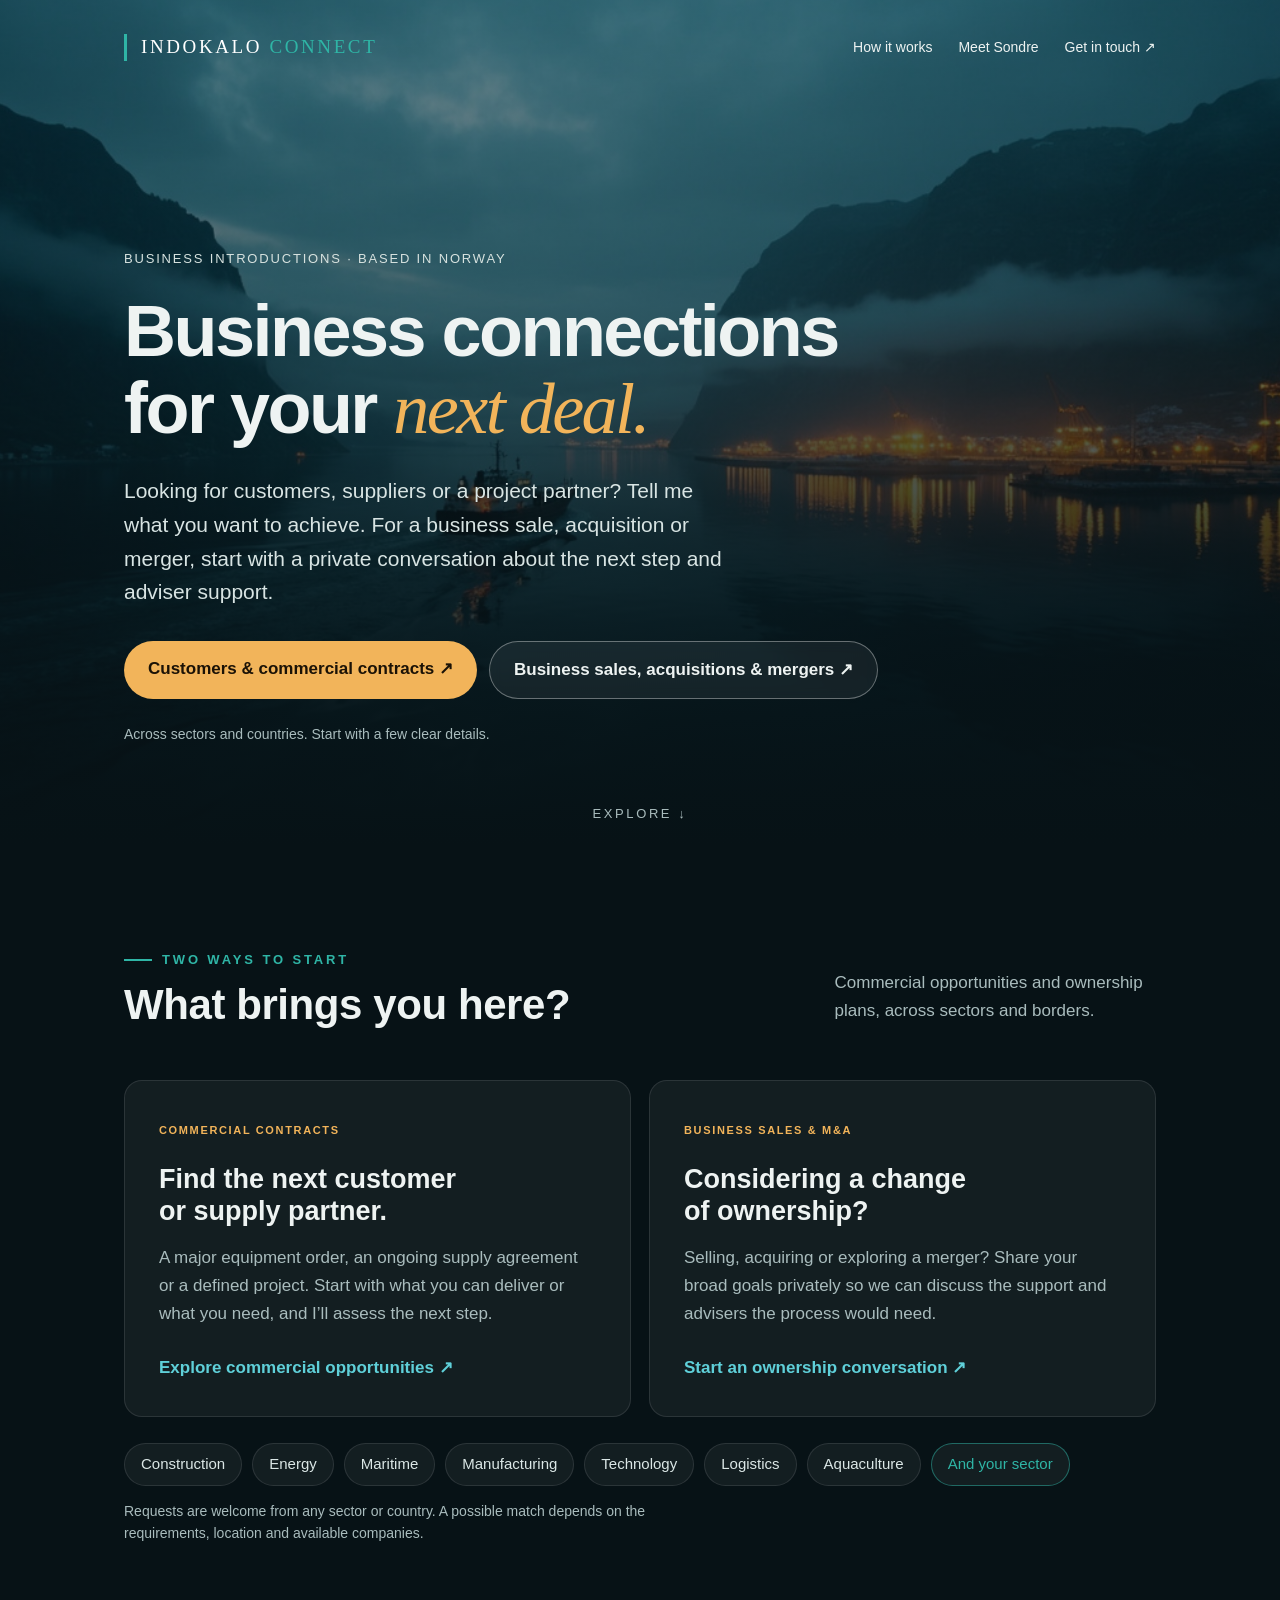
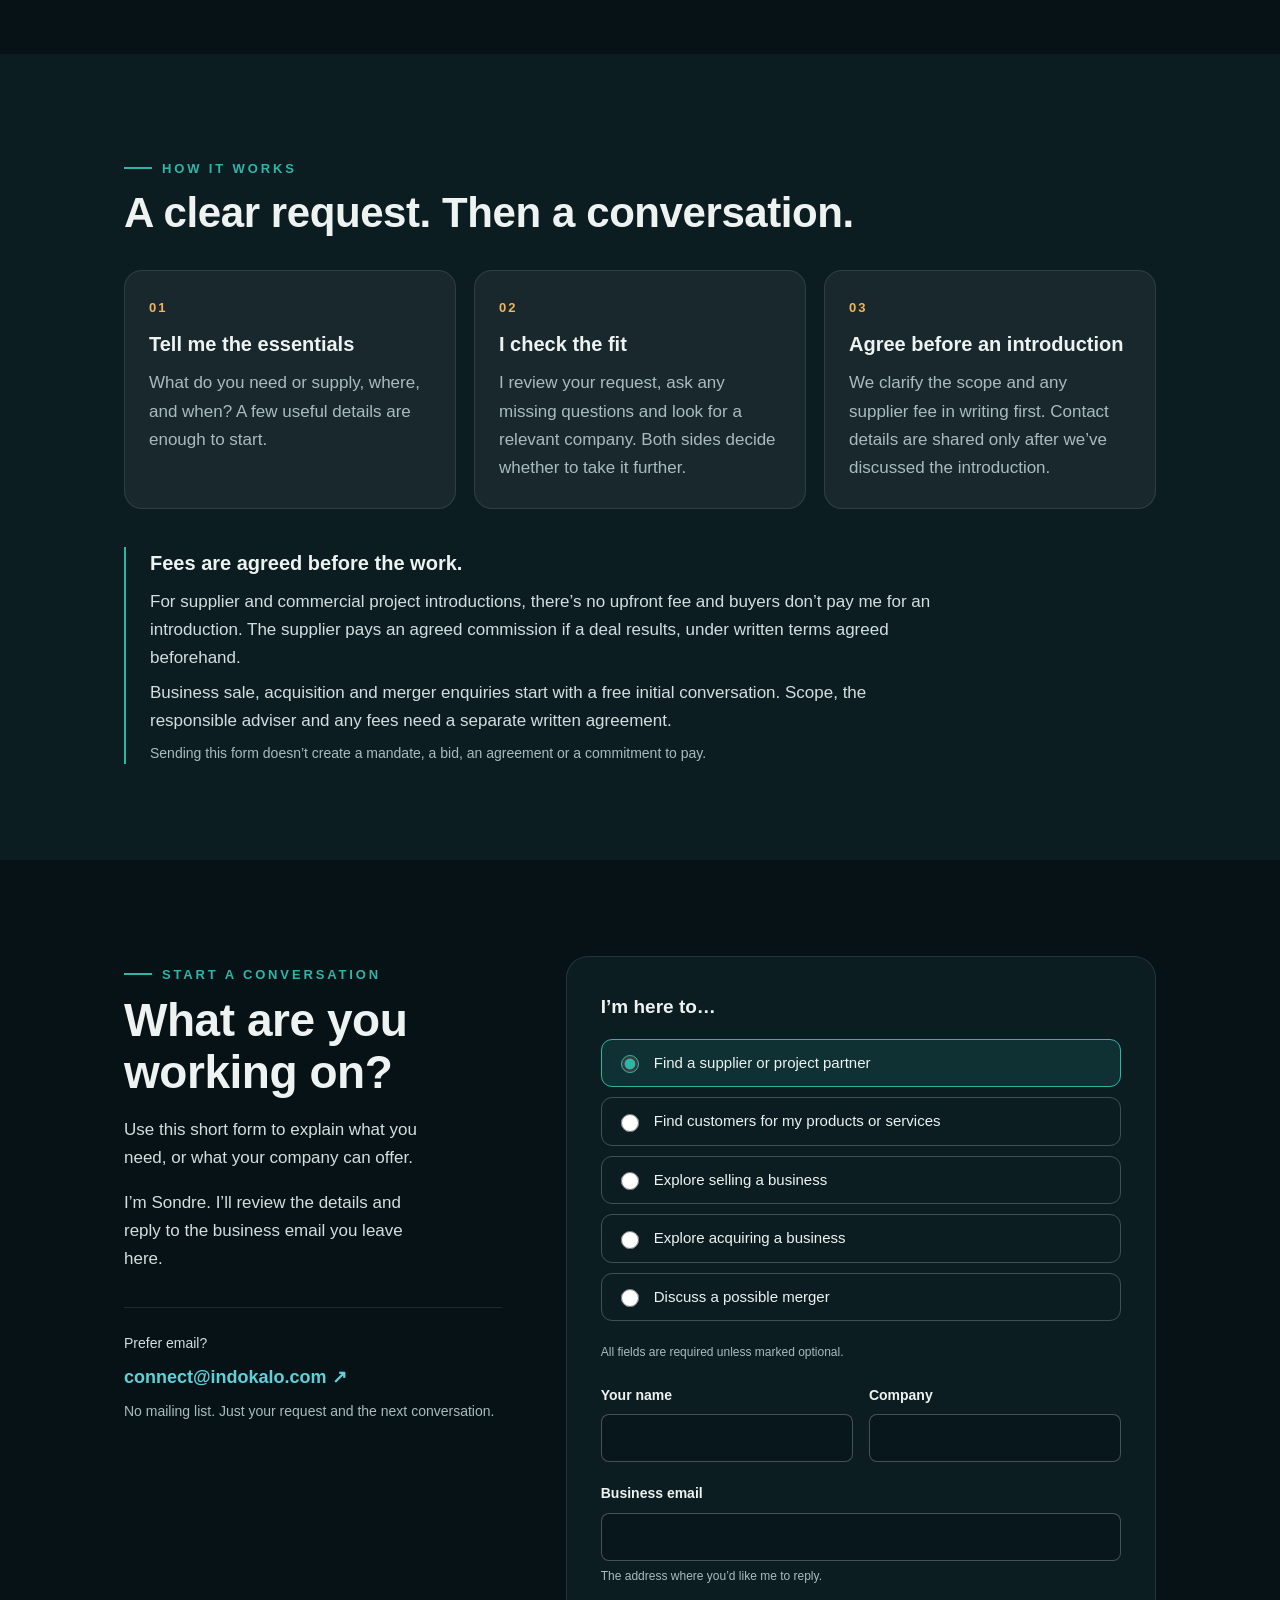
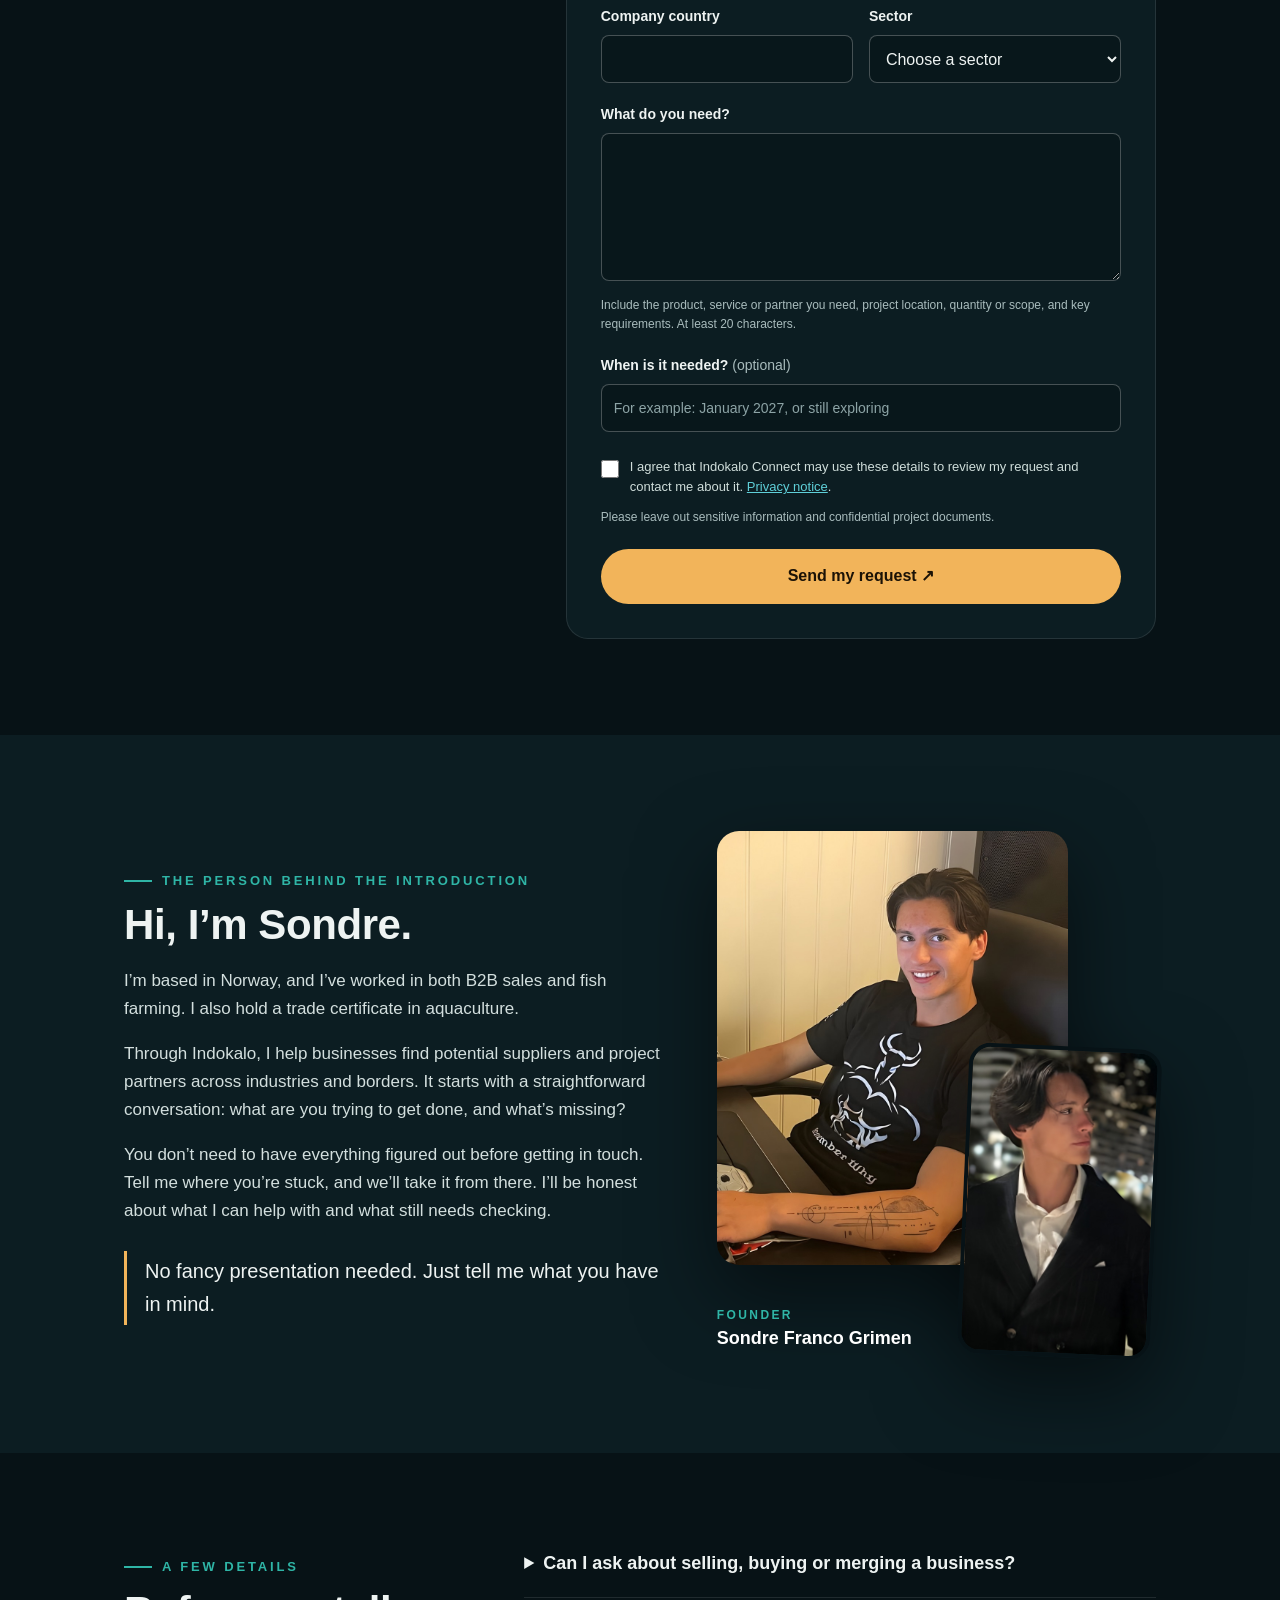
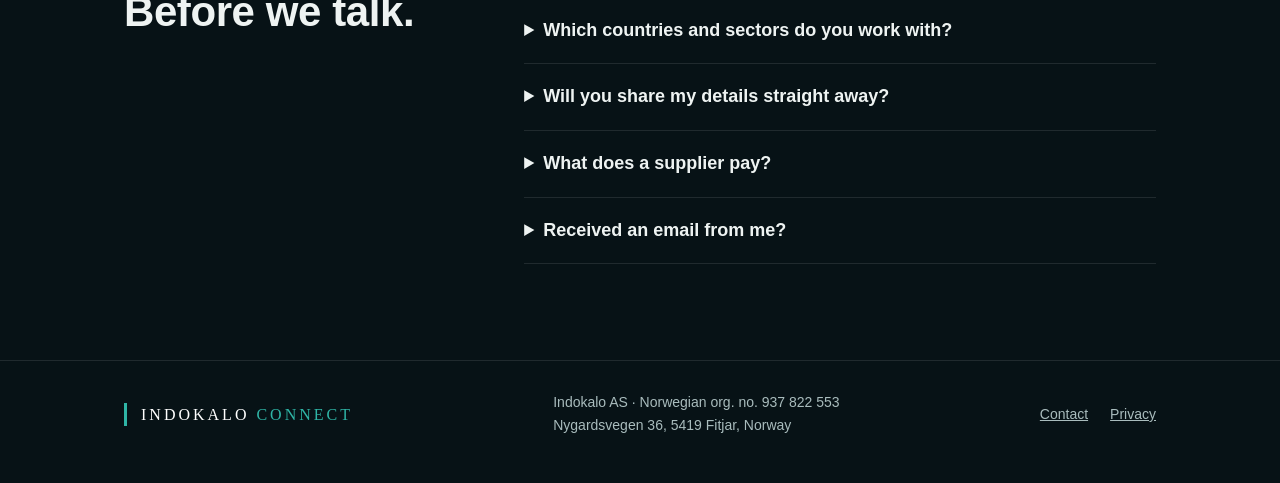
==== index.html @ c26648aa "Remove contract award FAQ from homepage" ====
<!doctype html>
<html lang="en">
<head>
<meta charset="utf-8">
<meta name="viewport" content="width=device-width, initial-scale=1">
<meta name="theme-color" content="#071216">
<title>Commercial contracts, suppliers &amp; business sale enquiries | Indokalo Connect</title>
<meta name="description" content="Explore customers, suppliers and partners for commercial contracts worldwide. Start an initial conversation about business sales, acquisitions or mergers and adviser support.">
<link rel="canonical" href="https://indokalo.com/">
<meta property="og:type" content="website">
<meta property="og:url" content="https://indokalo.com/">
<meta property="og:title" content="Commercial contracts &amp; business connections | Indokalo Connect">
<meta property="og:description" content="A specific request. A relevant company. An introduction when both sides are ready.">
<meta property="og:image" content="https://indokalo.com/hero.jpg">
<meta property="og:image:alt" content="A Norwegian harbour at blue hour">
<meta name="twitter:card" content="summary_large_image">
<link rel="preload" as="image" href="hero.jpg">
<link rel="stylesheet" href="styles.css">
<script src="contact.js?v=20261010-ownership" defer></script>
<script type="application/ld+json">{"@context":"https://schema.org","@type":"Organization","name":"Indokalo Connect","legalName":"Indokalo AS","url":"https://indokalo.com/","email":"connect@indokalo.com","identifier":"937822553","founder":{"@type":"Person","name":"Sondre Franco Grimen"},"address":{"@type":"PostalAddress","streetAddress":"Nygardsvegen 36","postalCode":"5419","addressLocality":"Fitjar","addressCountry":"NO"}}</script>
</head>
<body>
<a class="skip-link" href="#main">Skip to content</a>
<header class="hero">
  <div class="hero-bilete" aria-hidden="true"></div>
  <nav class="topnav innhald" aria-label="Main navigation">
    <a class="logo" href="/" aria-label="Indokalo Connect home">INDOKALO <span>CONNECT</span></a>
    <div class="nav-links"><a href="#how">How it works</a><a href="#connect">Meet Sondre</a><a href="#request">Get in touch ↗</a></div>
  </nav>
  <div class="innhald hero-copy">
    <p class="hero-eyebrow">Business introductions · Based in Norway</p>
    <h1>Business connections for your <em>next deal.</em></h1>
    <p class="ingress">Looking for customers, suppliers or a project partner? Tell me what you want to achieve. For a business sale, acquisition or merger, start with a private conversation about the next step and adviser support.</p>
    <div class="knappar"><a class="knapp full" href="commercial-contracts.html">Customers &amp; commercial contracts ↗</a><a class="knapp tom" href="business-sales.html">Business sales, acquisitions &amp; mergers ↗</a></div>
    <p class="hero-note">Across sectors and countries. Start with a few clear details.</p>
  </div>
  <a class="pil" href="#main">Explore ↓</a>
</header>
<main id="main">
<section class="intro-section" aria-labelledby="start-title"><div class="innhald">
  <div class="section-heading"><div><div class="merke">Two ways to start</div><h2 id="start-title">What brings you here?</h2></div><p class="svak">Commercial opportunities and ownership plans, across sectors and borders.</p></div>
  <div class="to route-cards">
    <article class="kort route-card"><span class="tal">COMMERCIAL CONTRACTS</span><h3>Find the next customer or supply partner.</h3><p>A major equipment order, an ongoing supply agreement or a defined project. Start with what you can deliver or what you need, and I’ll assess the next step.</p><a href="commercial-contracts.html">Explore commercial opportunities ↗</a></article>
    <article class="kort route-card"><span class="tal">BUSINESS SALES &amp; M&amp;A</span><h3>Considering a change of ownership?</h3><p>Selling, acquiring or exploring a merger? Share your broad goals privately so we can discuss the support and advisers the process would need.</p><a href="business-sales.html">Start an ownership conversation ↗</a></article>
  </div>
  <div class="bransjar" aria-label="Example sectors"><span>Construction</span><span>Energy</span><span>Maritime</span><span>Manufacturing</span><span>Technology</span><span>Logistics</span><span>Aquaculture</span><span>And your sector</span></div>
  <p class="small svak sector-note">Requests are welcome from any sector or country. A possible match depends on the requirements, location and available companies.</p>
</div></section>
<section id="how" class="djup" aria-labelledby="how-title"><div class="innhald">
  <div class="merke">How it works</div><h2 id="how-title">A clear request. Then a conversation.</h2>
  <div class="steg">
    <article class="kort"><div class="tal">01</div><h3>Tell me the essentials</h3><p>What do you need or supply, where, and when? A few useful details are enough to start.</p></article>
    <article class="kort"><div class="tal">02</div><h3>I check the fit</h3><p>I review your request, ask any missing questions and look for a relevant company. Both sides decide whether to take it further.</p></article>
    <article class="kort"><div class="tal">03</div><h3>Agree before an introduction</h3><p>We clarify the scope and any supplier fee in writing first. Contact details are shared only after we’ve discussed the introduction.</p></article>
  </div>
  <div class="fee-note"><h3>Fees are agreed before the work.</h3><p>For supplier and commercial project introductions, there’s no upfront fee and buyers don’t pay me for an introduction. The supplier pays an agreed commission if a deal results, under written terms agreed beforehand.</p><p>Business sale, acquisition and merger enquiries start with a free initial conversation. Scope, the responsible adviser and any fees need a separate written agreement.</p><p class="small svak">Sending this form doesn’t create a mandate, a bid, an agreement or a commitment to pay.</p></div>
</div></section>
<section id="request" class="request-section" aria-labelledby="request-title"><div class="innhald request-layout">
  <div class="request-intro"><div class="merke">Start a conversation</div><h2 id="request-title">What are you working on?</h2><p>Use this short form to explain what you need, or what your company can offer.</p><p>I’m Sondre. I’ll review the details and reply to the business email you leave here.</p><div class="request-aside"><p class="small">Prefer email?</p><a href="mailto:connect@indokalo.com">connect@indokalo.com ↗</a><p class="small svak">No mailing list. Just your request and the next conversation.</p></div></div>
  <div class="form-panel">
    <noscript><p class="notice">The form needs JavaScript to send securely. Please email your request to <a href="mailto:connect@indokalo.com">connect@indokalo.com</a> instead.</p></noscript>
    <form id="contact-form" novalidate>
      <div id="form-fields">
        <fieldset class="intent-group"><legend>I’m here to…</legend><div class="intent-options"><label class="intent-option"><input type="radio" name="type" value="buyer" checked><span>Find a supplier or project partner</span></label><label class="intent-option"><input type="radio" name="type" value="supplier"><span>Find customers for my products or services</span></label><label class="intent-option"><input type="radio" name="type" value="business_seller"><span>Explore selling a business</span></label><label class="intent-option"><input type="radio" name="type" value="business_buyer"><span>Explore acquiring a business</span></label><label class="intent-option"><input type="radio" name="type" value="merger"><span>Discuss a possible merger</span></label></div></fieldset>
        <p class="notice" id="ownership-note" hidden>This starts a private, initial conversation about your goals and suitable adviser support. Please keep it general. We do not accept bids, share-trading instructions or transaction documents through this form.</p>
        <p class="form-required small">All fields are required unless marked optional.</p>
        <div class="field-grid">
          <div class="field"><label for="name">Your name</label><input id="name" name="name" type="text" autocomplete="name" minlength="2" maxlength="100" required></div>
          <div class="field"><label for="company" id="company-label">Company</label><input id="company" name="company" type="text" autocomplete="organization" minlength="2" maxlength="160" required aria-describedby="company-hint"><p class="field-hint" id="company-hint" hidden>Use your own organisation, or write “Private owner”. You can keep the business being considered for sale unnamed.</p></div>
          <div class="field full-width"><label for="email">Business email</label><input id="email" name="email" type="email" autocomplete="email" inputmode="email" maxlength="254" required><p class="field-hint">The address where you’d like me to reply.</p></div>
          <div class="field"><label for="country">Company country</label><input id="country" name="country" type="text" autocomplete="country-name" minlength="2" maxlength="100" required></div>
          <div class="field"><label for="sector">Sector</label><select id="sector" name="sector" required><option value="">Choose a sector</option><option value="construction">Construction &amp; infrastructure</option><option value="energy">Energy, oil &amp; gas</option><option value="maritime">Maritime &amp; vessels</option><option value="aquaculture">Aquaculture &amp; food</option><option value="manufacturing">Manufacturing &amp; equipment</option><option value="transport">Transport &amp; logistics</option><option value="technology">IT &amp; technology</option><option value="facilities">Facilities &amp; business services</option><option value="healthcare">Healthcare &amp; life sciences</option><option value="other">Other</option></select></div>
          <div class="field full-width"><label for="requirements" id="requirements-label">What do you need?</label><textarea id="requirements" name="requirements" rows="5" minlength="20" maxlength="4000" required aria-describedby="requirements-hint"></textarea><p class="field-hint" id="requirements-hint">Include the product, service or partner you need, the project location and any key requirements. Budget or quantity is useful if known. At least 20 characters.</p></div>
          <div class="field full-width"><label for="timing" id="timing-label">When is it needed? <span class="optional">(optional)</span></label><input id="timing" name="timing" type="text" maxlength="200" placeholder="For example: January 2027, or still exploring"></div>
        </div>
        <div class="honey" aria-hidden="true"><label for="website">Leave this field empty</label><input id="website" name="website" type="text" tabindex="-1" autocomplete="off"></div>
        <label class="consent"><input id="consent" name="consent" type="checkbox" required><span>I agree that Indokalo Connect may use these details to review my request and contact me about it. <a href="privacy.html">Privacy notice</a>.</span></label>
        <p class="small svak form-privacy">Please leave out sensitive information and confidential project documents.</p>
        <button class="knapp full submit-button" id="submit-button" type="submit" disabled>Send my request ↗</button>
      </div>
      <div id="form-status" class="form-status" role="status" aria-live="polite" aria-atomic="true" tabindex="-1"></div>
      <div id="form-fallback" class="fallback" hidden><a id="fallback-link" href="mailto:connect@indokalo.com">Open this request in your email app ↗</a><p class="small svak">This opens a draft. You’ll need to send it from your email app. You can also write directly to <a href="mailto:connect@indokalo.com">connect@indokalo.com</a>.</p></div>
      <button id="another-request" class="text-button" type="button" hidden>Send another request</button>
    </form>
  </div>
</div></section>
<section id="connect" class="djup" aria-labelledby="hello-title"><div class="innhald velkomen">
  <div><div class="merke">The person behind the introduction</div><h2 id="hello-title">Hi, I’m Sondre.</h2><p>I’m based in Norway, and I’ve worked in both B2B sales and fish farming. I also hold a trade certificate in aquaculture.</p><p>Through Indokalo, I help businesses find potential suppliers and project partners across industries and borders. It starts with a straightforward conversation: what are you trying to get done, and what’s missing?</p><p>You don’t need to have everything figured out before getting in touch. Tell me where you’re stuck, and we’ll take it from there. I’ll be honest about what I can help with and what still needs checking.</p><p class="sitat">No fancy presentation needed. Just tell me what you have in mind.</p></div>
  <div class="collage"><figure class="foto stor"><img src="sondre-pult.jpg" alt="Sondre Franco Grimen smiling at his desk" width="960" height="1186" loading="lazy"></figure><figure class="foto liten"><img src="sondre-franco-grimen-3.jpg" alt="Sondre Franco Grimen in a dark pinstripe suit" width="768" height="1236" loading="lazy"></figure><div class="namneskilt"><span class="tittel">Founder</span>Sondre Franco Grimen</div></div>
</div></section>
<section class="faq-section" aria-labelledby="questions-title"><div class="innhald faq-layout"><div><div class="merke">A few details</div><h2 id="questions-title">Before we talk.</h2></div><div class="questions">
  <details><summary>Can I ask about selling, buying or merging a business?</summary><p>Yes. Start with a general outline of your role, sector, countries and objective. I’ll assess whether a suitable adviser introduction is possible. Authority to act, confidentiality, the adviser’s role and fees must be settled before approaching a counterpart. <a href="business-sales.html">Read how the first conversation works.</a></p></details>
  <details><summary>Which countries and sectors do you work with?</summary><p>You can send a request from any country and sector. I review the specific need and whether a practical, suitable introduction is possible. I don’t claim an established supplier network in every market.</p></details>
  <details><summary>Will you share my details straight away?</summary><p>No. I’ll discuss the request with you before sharing your contact or company details with a potential counterpart. Both sides need to be interested in the introduction.</p></details>
  <details><summary>What does a supplier pay?</summary><p>Any introduction fee and the conditions for payment are agreed in writing before an introduction. There is no upfront fee or fee simply for submitting this form.</p></details>
  <details><summary>Received an email from me?</summary><p>You can reply directly with what you need, or use the form above. If you don’t want further outreach, reply STOP to the email or write to <a href="mailto:connect@indokalo.com?subject=STOP">connect@indokalo.com</a>.</p></details>
</div></div></section>
</main>
<footer><div class="innhald"><a class="logo liten" href="/" aria-label="Indokalo Connect home">INDOKALO <span>CONNECT</span></a><div>Indokalo AS · Norwegian org. no. 937 822 553<br>Nygardsvegen 36, 5419 Fitjar, Norway</div><div class="footer-links"><a href="mailto:connect@indokalo.com">Contact</a><a href="privacy.html">Privacy</a></div></div></footer>
<script>if (window.location.hash === "#hello") window.location.replace("#connect");</script>
</body>
</html>
---- styles.css ----
:root {
    --natt: #071216; --djup: #0c1d22; --kort: rgba(255,255,255,.05); --kant: rgba(255,255,255,.10);
    --tekst: #eef3f2; --svak: #a9bcbd; --gull: #f2b45a; --sjo: #5fd0d9; --teal: #2fb5a6;
  }
  * { box-sizing: border-box; }
  html { scroll-behavior: smooth; }
  body { margin: 0; background: var(--natt); color: var(--tekst);
         font: 17px/1.65 -apple-system, BlinkMacSystemFont, "Segoe UI", Roboto, Helvetica, Arial, sans-serif; -webkit-font-smoothing: antialiased; }
  a { color: var(--sjo); }

  /* the hero: the harbour at blue hour, slowly drifting */
  .hero { position: relative; min-height: 100svh; display: flex; align-items: flex-end; overflow: hidden; isolation: isolate; }
  .hero-bilete { position: absolute; inset: -4%; background: url(hero.jpg) center/cover no-repeat; z-index: -2;
                 animation: drift 38s ease-in-out infinite alternate; }
  .hero::after { content: ""; position: absolute; inset: 0; z-index: -1;
                 background: linear-gradient(180deg, rgba(7,18,22,.15) 0%, rgba(7,18,22,.35) 45%, rgba(7,18,22,.92) 88%, var(--natt) 100%); }
  @keyframes drift { from { transform: scale(1.02) translate3d(0,0,0); } to { transform: scale(1.12) translate3d(-2%,-1.5%,0); } }
  .lys { position: absolute; inset: 0; z-index: -1; pointer-events: none; opacity: .55; }
  .lys circle { fill: var(--gull); animation: blink 6s ease-in-out infinite; }
  .lys line { stroke: rgba(242,180,90,.35); stroke-width: 1; stroke-dasharray: 4 6; animation: flyt 9s linear infinite; }
  @keyframes blink { 0%,100% { opacity: .25; } 50% { opacity: 1; } }
  @keyframes flyt { to { stroke-dashoffset: -100; } }

  .innhald { width: 100%; max-width: 1080px; margin: 0 auto; padding: 0 24px; }
  .hero .innhald { padding-bottom: 12vh; }
  .logo { display: inline-block; border-left: 3px solid var(--teal); padding: 2px 0 2px 14px; font-family: Georgia, 'Times New Roman', serif;
          font-size: 24px; letter-spacing: 4px; color: #fff; line-height: 1.2; }
  .logo span { color: var(--teal); }
  .logo.liten { font-size: 16px; letter-spacing: 3px; }
  .merke { display: inline-flex; align-items: center; gap: 10px; font-weight: 700; letter-spacing: .22em; text-transform: uppercase;
           font-size: 13px; color: var(--teal); }
  .merke::before { content: ""; width: 28px; height: 2px; background: var(--teal); }
  h1 { font-size: clamp(38px, 7vw, 76px); line-height: 1.02; margin: 18px 0 18px; letter-spacing: -.02em; max-width: 12ch; }
  .ingress { font-size: clamp(18px, 2.2vw, 22px); color: #d8e4e3; max-width: 36ch; margin: 0 0 32px; }
  .knappar { display: flex; flex-wrap: wrap; gap: 12px; }
  .knapp { display: inline-block; padding: 14px 24px; border-radius: 999px; font-weight: 650; text-decoration: none; transition: transform .2s, background .2s; }
  .knapp:hover { transform: translateY(-2px); }
  .knapp.full { background: var(--gull); color: #1b1206; }
  .knapp.tom { border: 1px solid rgba(255,255,255,.35); color: var(--tekst); backdrop-filter: blur(6px); background: rgba(255,255,255,.06); }
  .pil { position: absolute; left: 50%; bottom: 22px; transform: translateX(-50%); color: var(--svak); font-size: 13px; letter-spacing: .2em;
         text-transform: uppercase; animation: dupp 2.4s ease-in-out infinite; text-decoration: none; }
  @keyframes dupp { 50% { transform: translate(-50%, 6px); } }

  section { padding: 96px 0; }
  .velkomen { display: grid; grid-template-columns: 1.1fr .9fr; gap: 56px; align-items: center; }
  h2 { font-size: clamp(28px, 4vw, 42px); line-height: 1.12; margin: 10px 0 18px; letter-spacing: -.01em; }
  p { color: #d3dfde; }
  .svak { color: var(--svak); }
  .sitat { border-left: 3px solid var(--gull); padding: 4px 0 4px 18px; font-size: 20px; color: var(--tekst); margin: 26px 0 0; }
  .bilete-kort { position: relative; border-radius: 22px; overflow: hidden; aspect-ratio: 4/5; box-shadow: 0 30px 80px rgba(0,0,0,.5); }
  .bilete-kort img { width: 100%; height: 100%; object-fit: cover; transform: scale(1.06); transition: transform 1.6s ease; }
  .bilete-kort:hover img { transform: scale(1.12); }
  .bilete-kort.portrett { aspect-ratio: 768/1236; max-width: 420px; justify-self: center; width: 100%; }
  .bilete-kort.portrett img { object-position: center top; transform: none; }
  .bilete-kort.portrett:hover img { transform: none; }
  .bilete-kort figcaption .tittel { display: block; font-size: 12px; letter-spacing: .2em; text-transform: uppercase; color: var(--teal); margin-bottom: 2px; }
  .bilete-kort figcaption { position: absolute; left: 0; right: 0; bottom: 0; padding: 22px 22px 18px; font-size: 18px; font-weight: 600; color: #fff;
                            background: linear-gradient(transparent, rgba(0,0,0,.65)); }

  /* two sides of the founder: at the desk, and in a suit */
  .collage { position: relative; width: 100%; max-width: 470px; justify-self: center; padding-bottom: 92px; }
  .foto { margin: 0; position: relative; overflow: hidden; border-radius: 22px; box-shadow: 0 30px 80px rgba(0,0,0,.5); }
  .foto img { width: 100%; height: 100%; object-fit: cover; display: block; transition: transform 1.4s ease; }
  .foto:hover img { transform: scale(1.04); }
  .foto.stor { width: 80%; aspect-ratio: 960/1186; }
  .foto.liten { position: absolute; right: 0; bottom: 0; width: 44%; aspect-ratio: 768/1236; border: 4px solid var(--natt);
                transform: rotate(2.5deg); transition: transform .5s ease; }
  .foto.liten:hover { transform: rotate(0deg) translateY(-4px); }
  .merkelapp { position: absolute; left: 12px; top: 12px; padding: 5px 11px; border-radius: 999px; font-size: 12px; font-weight: 600;
               letter-spacing: .04em; color: #fff; background: rgba(7,18,22,.62); backdrop-filter: blur(6px); }
  .merkelapp { white-space: nowrap; }
  .foto.liten .merkelapp { top: auto; bottom: 10px; left: 10px; font-size: 11px; padding: 4px 9px; }
  .namneskilt { position: absolute; left: 0; bottom: 6px; font-size: 18px; font-weight: 600; color: #fff; max-width: 52%; line-height: 1.3; }
  .namneskilt .tittel { display: block; font-size: 12px; letter-spacing: .2em; text-transform: uppercase; color: var(--teal); margin-bottom: 4px; }
  .steg { display: grid; grid-template-columns: repeat(3, 1fr); gap: 18px; margin-top: 34px; }
  .kort { background: var(--kort); border: 1px solid var(--kant); border-radius: 18px; padding: 26px 24px; transition: transform .3s, border-color .3s; }
  .kort:hover { transform: translateY(-4px); border-color: rgba(242,180,90,.45); }
  .tal { font-size: 13px; font-weight: 700; color: var(--gull); letter-spacing: .15em; }
  .kort h3 { margin: 10px 0 8px; font-size: 20px; }
  .kort p { margin: 0; color: var(--svak); }

  .bransjar { display: flex; flex-wrap: wrap; gap: 10px; margin-top: 26px; }
  .bransjar span { padding: 8px 16px; border-radius: 999px; border: 1px solid var(--kant); background: var(--kort); color: #dbe7e6; font-size: 15px; }
  .bransjar span:last-child { border-color: rgba(47,181,166,.5); color: var(--teal); }
  .to { display: grid; grid-template-columns: 1fr 1fr; gap: 18px; margin-top: 34px; }
  .djup { background: var(--djup); }
  .tillit { display: grid; grid-template-columns: auto 1fr; gap: 22px; align-items: start; max-width: 760px; }
  .ikon { width: 52px; height: 52px; border-radius: 14px; display: grid; place-items: center; background: rgba(95,208,217,.12); color: var(--sjo); }

  .kontakt { text-align: center; padding: 120px 0 130px; background:
             linear-gradient(180deg, rgba(7,18,22,.92), rgba(7,18,22,.55) 45%, rgba(7,18,22,.92)), url(industri.jpg) center/cover no-repeat; }
  .kontakt h2 { max-width: 18ch; margin-left: auto; margin-right: auto; }
  .kontakt .knapp { margin-top: 14px; }

  .norsk { max-width: 760px; }
  footer { border-top: 1px solid var(--kant); padding: 30px 0 46px; font-size: 14px; color: var(--svak); }
  footer .innhald { display: flex; flex-wrap: wrap; justify-content: space-between; align-items: center; gap: 14px; }

  /* things appear as you scroll */
  .kjem { opacity: 0; transform: translateY(26px); transition: opacity .9s ease, transform .9s ease; }
  .kjem.synleg { opacity: 1; transform: none; }

  @media (max-width: 820px) {
    .velkomen, .to { grid-template-columns: 1fr; }
    .steg { grid-template-columns: 1fr; }
    .bilete-kort { aspect-ratio: 16/11; }
    section { padding: 72px 0; }
  }
  @media (max-width: 440px) { .logo { font-size: 19px; letter-spacing: 3px; white-space: nowrap; } }
  @media (prefers-reduced-motion: reduce) {
    .hero-bilete, .lys circle, .lys line, .pil { animation: none; }
    .kjem { opacity: 1; transform: none; transition: none; }
    html { scroll-behavior: auto; }
  }

/* The public enquiry pages share the existing Indokalo palette and photography. */
[hidden] { display: none !important; }
:target { scroll-margin-top: 28px; }
a, button, input, select, textarea, summary { -webkit-tap-highlight-color: rgba(95,208,217,.2); }
a:focus-visible, button:focus-visible, summary:focus-visible { outline: 3px solid var(--sjo); outline-offset: 5px; }
.skip-link { position: fixed; z-index: 20; top: 12px; left: 16px; padding: 10px 18px; color: var(--natt); background: var(--gull); transform: translateY(-180%); }
.skip-link:focus { transform: none; }
.logo { text-decoration: none; }
.hero { min-height: 850px; min-height: max(820px, 94svh); }
.hero::after { background: linear-gradient(180deg, rgba(7,18,22,.48), rgba(7,18,22,.56) 36%, rgba(7,18,22,.9) 82%, var(--natt)); }
.topnav { position: absolute; top: 0; left: 50%; transform: translateX(-50%); padding-top: 34px; padding-bottom: 24px; display: flex; align-items: center; justify-content: space-between; gap: 30px; }
.topnav .logo { font-size: 19px; letter-spacing: 2.6px; white-space: nowrap; }
.nav-links { display: flex; align-items: center; gap: 26px; font-size: 14px; }
.nav-links a { color: var(--tekst); text-decoration: none; }
.nav-links a:hover { color: var(--gull); }
.hero .hero-copy { padding-top: 180px; padding-bottom: 100px; }
.hero-eyebrow { margin: 0 0 24px; font-size: 13px; letter-spacing: .14em; text-transform: uppercase; color: #d7e2df; }
h1 { max-width: 18ch; font-size: clamp(44px, 6.3vw, 72px); line-height: 1.07; letter-spacing: -.035em; margin: 0 0 26px; }
h1 em { font-family: Georgia, 'Times New Roman', serif; font-weight: 400; color: var(--gull); }
.ingress { max-width: 53ch; font-size: clamp(18px, 1.9vw, 21px); line-height: 1.6; }
.hero-note { margin: 24px 0 0; font-size: 14px; color: var(--svak); }
.knapp { min-height: 50px; text-align: center; }
.small { font-size: 14px; line-height: 1.6; }
.section-heading { display: flex; align-items: flex-end; justify-content: space-between; gap: 40px; }
.section-heading > p { max-width: 34ch; margin-bottom: 21px; }
.route-card { padding: 34px; }
.route-card h3 { font-size: 27px; line-height: 1.2; max-width: 20ch; margin: 20px 0 16px; }
.route-card p { max-width: 46ch; }
.route-card a { display: inline-block; font-weight: 650; margin-top: 26px; text-decoration: none; }
.route-card a:hover { text-decoration: underline; }
.route-card .tal { font-size: 11px; }
.sector-note { max-width: 77ch; }
.steg .kort:hover { transform: none; }
.fee-note { border-left: 2px solid var(--teal); margin-top: 38px; padding-left: 24px; max-width: 820px; }
.fee-note h3 { margin-bottom: 8px; font-size: 20px; }
.fee-note p { margin-top: 7px; margin-bottom: 0; }
.request-layout { display: grid; grid-template-columns: .8fr 1.25fr; gap: 64px; align-items: start; }
.request-intro { position: sticky; top: 34px; }
.request-intro h2 { max-width: 12ch; font-size: clamp(36px, 4.2vw, 46px); }
.request-intro > p { max-width: 32ch; }
.request-aside { border-top: 1px solid var(--kant); margin-top: 34px; padding-top: 16px; }
.request-aside p { margin: 8px 0; }
.request-aside > a { font-size: 18px; font-weight: 600; text-decoration: none; overflow-wrap: anywhere; }
.form-panel { background: var(--djup); border: 1px solid var(--kant); border-radius: 22px; padding: 34px; }
.intent-group { margin: 0; padding: 0; border: 0; min-width: 0; }
.intent-group legend { font-weight: 650; font-size: 19px; padding: 0; margin-bottom: 16px; }
.intent-options { display: grid; gap: 10px; }
.intent-option { display: flex; align-items: center; gap: 12px; border: 1px solid rgba(255,255,255,.22); border-radius: 11px; padding: 12px 14px; cursor: pointer; font-size: 15px; line-height: 1.5; }
.intent-option:has(input:checked) { background: rgba(47,181,166,.13); border-color: var(--teal); }
.intent-option input, .consent input { flex-shrink: 0; accent-color: var(--teal); width: 18px; height: 18px; }
.form-required { color: var(--svak); margin: 22px 0; font-size: 12px; }
.field-grid { display: grid; grid-template-columns: 1fr 1fr; gap: 20px 16px; }
.field { min-width: 0; }
.field.full-width { grid-column: 1 / -1; }
.field > label { display: block; font-size: 14px; font-weight: 650; margin-bottom: 7px; }
.field input, .field select, .field textarea { width: 100%; min-height: 48px; border: 1px solid rgba(255,255,255,.25); border-radius: 8px; background: #08171b; color: var(--tekst); font: inherit; font-size: 16px; padding: 11px 12px; line-height: 1.5; }
.field select { appearance: auto; color-scheme: dark; padding-right: 4px; }
.field textarea { min-height: 148px; resize: vertical; }
.field input:focus, .field select:focus, .field textarea:focus { outline: 2px solid var(--sjo); outline-offset: 2px; border-color: var(--sjo); }
.field input::placeholder { color: #8da4a6; font-size: 14px; opacity: 1; }
.field-hint { color: var(--svak); font-size: 12px; line-height: 1.55; margin: 6px 0 0; }
.optional { font-weight: 400; color: var(--svak); }
.honey { position: absolute; width: 1px; height: 1px; left: -10000px; overflow: hidden; }
.consent { display: flex; align-items: flex-start; gap: 11px; font-size: 13px; color: #cfddda; margin-top: 25px; line-height: 1.6; cursor: pointer; }
.consent input { margin: 3px 0 0; }
.form-privacy { font-size: 12px; margin: 10px 0 22px; }
button { font: inherit; }
.submit-button { width: 100%; border: 0; font-size: 16px; cursor: pointer; }
.submit-button:disabled { opacity: .55; cursor: wait; transform: none; }
.form-status:not(:empty) { border-radius: 10px; padding: 18px; margin-top: 18px; font-size: 15px; line-height: 1.6; white-space: pre-line; }
.form-status[data-state="error"] { border: 1px solid #cba76d; background: rgba(242,180,90,.08); color: #f5dfba; }
.form-status[data-state="success"] { border: 1px solid var(--teal); background: rgba(47,181,166,.09); color: #d0f5e8; margin-top: 0; font-size: 17px; }
.form-status[data-state="pending"] { padding: 10px 0 0; color: var(--svak); }
.fallback { margin-top: 18px; font-size: 14px; }
.fallback a { overflow-wrap: anywhere; }
.text-button { color: var(--sjo); border: 0; background: none; padding: 0; margin-top: 20px; cursor: pointer; text-decoration: underline; font-size: 15px; }
.faq-layout { display: grid; grid-template-columns: .7fr 1.3fr; gap: 60px; }
.questions details { border-bottom: 1px solid var(--kant); padding: 18px 0; }
.questions details:first-child { padding-top: 0; }
.questions summary { cursor: pointer; font-size: 18px; font-weight: 550; padding-right: 10px; }
.questions p { color: var(--svak); font-size: 16px; margin: 16px 0 2px; }
.footer-links { display: flex; gap: 22px; }
.footer-links a { color: var(--svak); }
.notice { padding: 18px; border: 1px solid var(--gull); border-radius: 10px; }
.privacy-header { padding: 30px 0; border-bottom: 1px solid var(--kant); }
.privacy-header .innhald { display: flex; justify-content: space-between; align-items: center; gap: 20px; }
.privacy-main { padding: 76px 24px 100px; max-width: 800px; margin: 0 auto; }
.privacy-main h1 { font-size: clamp(40px, 6vw, 60px); }
.privacy-main h2 { font-size: 24px; margin-top: 42px; }
.privacy-main li { color: #d3dfde; margin: 8px 0; }
.privacy-main a { overflow-wrap: anywhere; }
.guide-header .innhald { flex-wrap: wrap; }
.guide-main { max-width: 1040px; }
.guide-main h1 { max-width: 22ch; }
.guide-main > .ingress { max-width: 62ch; }
.guide-main section { padding: 0; margin-top: 46px; }
.guide-main h2 { margin-top: 0; }
.guide-main .to { gap: 22px; align-items: stretch; }
.guide-main .kort { padding: 26px; }
.guide-main .kort h3 { font-size: 21px; margin: 12px 0; }
.guide-main .kort p { font-size: 16px; }
.guide-main .tal { font-size: 11px; }
.guide-list { padding-left: 22px; max-width: 78ch; }
.guide-list strong { color: var(--tekst); }
.guide-main .knappar { margin-top: 26px; }
.guide-main .fee-note { margin-top: 28px; }
@media (max-width: 980px) {
  .request-layout { grid-template-columns: .75fr 1.25fr; gap: 30px; }
  .form-panel { padding: 26px; }
  .topnav .logo { font-size: 17px; }
  .nav-links { gap: 18px; }
}
@media (max-width: 820px) {
  .hero { min-height: 810px; min-height: max(760px, 90svh); }
  .request-layout, .faq-layout { grid-template-columns: 1fr; gap: 28px; }
  .request-intro { position: static; }
  .request-intro h2, .request-intro > p { max-width: 100%; }
  .request-aside { margin-top: 20px; }
  .section-heading { display: block; }
  .section-heading > p { max-width: 52ch; }
  .nav-links a:not(:last-child) { display: none; }
  .nav-links { flex-shrink: 0; }
  .hero .hero-copy { padding-top: 160px; padding-bottom: 90px; }
  .hero h1 { max-width: 17ch; }
  .route-cards { gap: 16px; }
  .route-card { padding: 28px; }
  .route-card p { max-width: none; }
  .velkomen { gap: 40px; }
  footer .innhald { align-items: flex-start; flex-direction: column; gap: 24px; }
}
@media (max-width: 480px) {
  .innhald { padding-left: 20px; padding-right: 20px; }
  .topnav { align-items: flex-start; gap: 18px; padding-top: 26px; }
  .topnav .logo { font-size: 14px; letter-spacing: 1.2px; padding-left: 9px; }
  .nav-links { font-size: 12px; }
  .hero-eyebrow { font-size: 10px; letter-spacing: .1em; }
  .hero { min-height: 800px; }
  .hero h1 { font-size: clamp(39px, 10.5vw, 50px); }
  .ingress { font-size: 17px; }
  .hero .knappar { display: grid; }
  .hero .knapp { font-size: 14px; padding: 13px 18px; }
  .hero .hero-copy { padding-top: 128px; padding-bottom: 80px; }
  .hero-note { font-size: 12px; }
  .form-panel { padding: 22px 18px; border-radius: 16px; }
  .field-grid { grid-template-columns: 1fr; gap: 18px; }
  .merke { font-size: 10px; letter-spacing: .15em; }
  .bransjar { gap: 8px; }
  .bransjar span { font-size: 12px; padding: 6px 11px; }
  .privacy-header .logo { font-size: 14px; letter-spacing: 1.2px; }
  .privacy-header .innhald > a:last-child { font-size: 12px; }
}
@media (prefers-reduced-motion: reduce) {
  *, *::before, *::after { scroll-behavior: auto !important; animation: none !important; transition: none !important; }
}
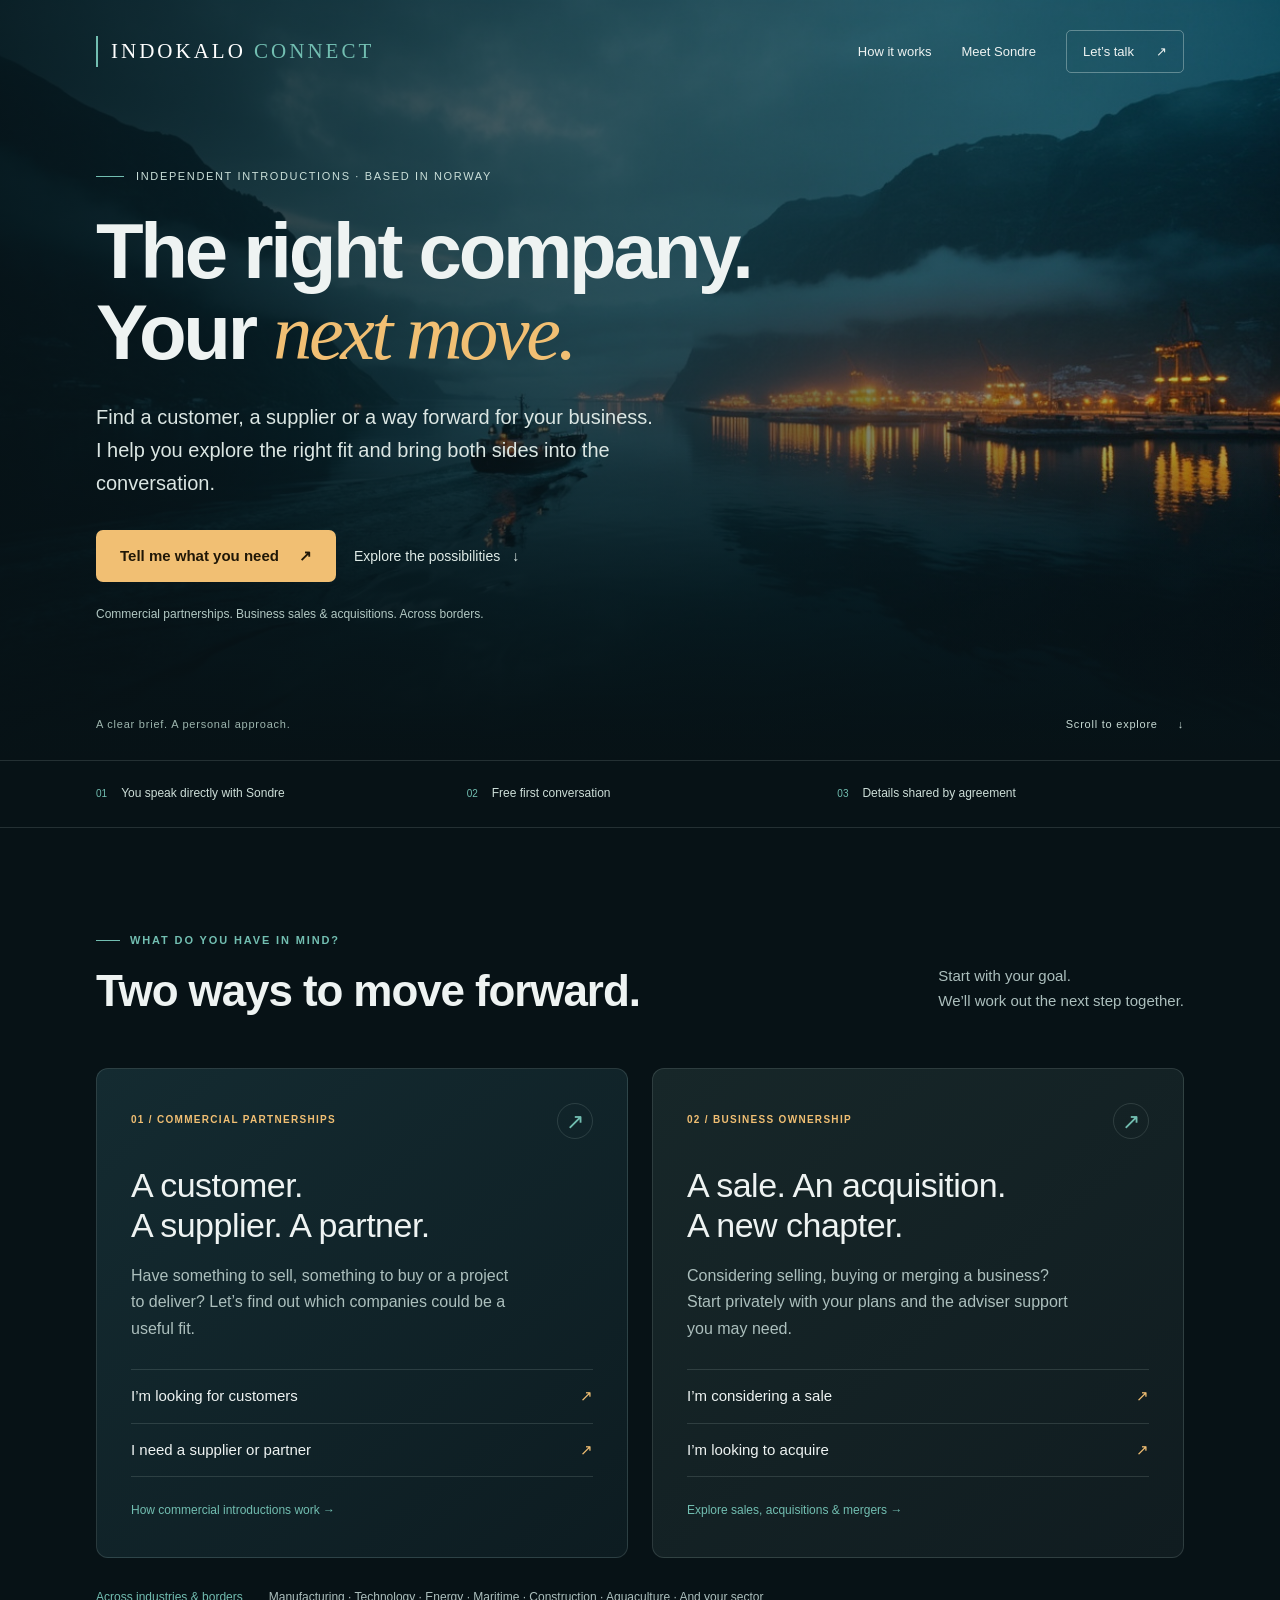
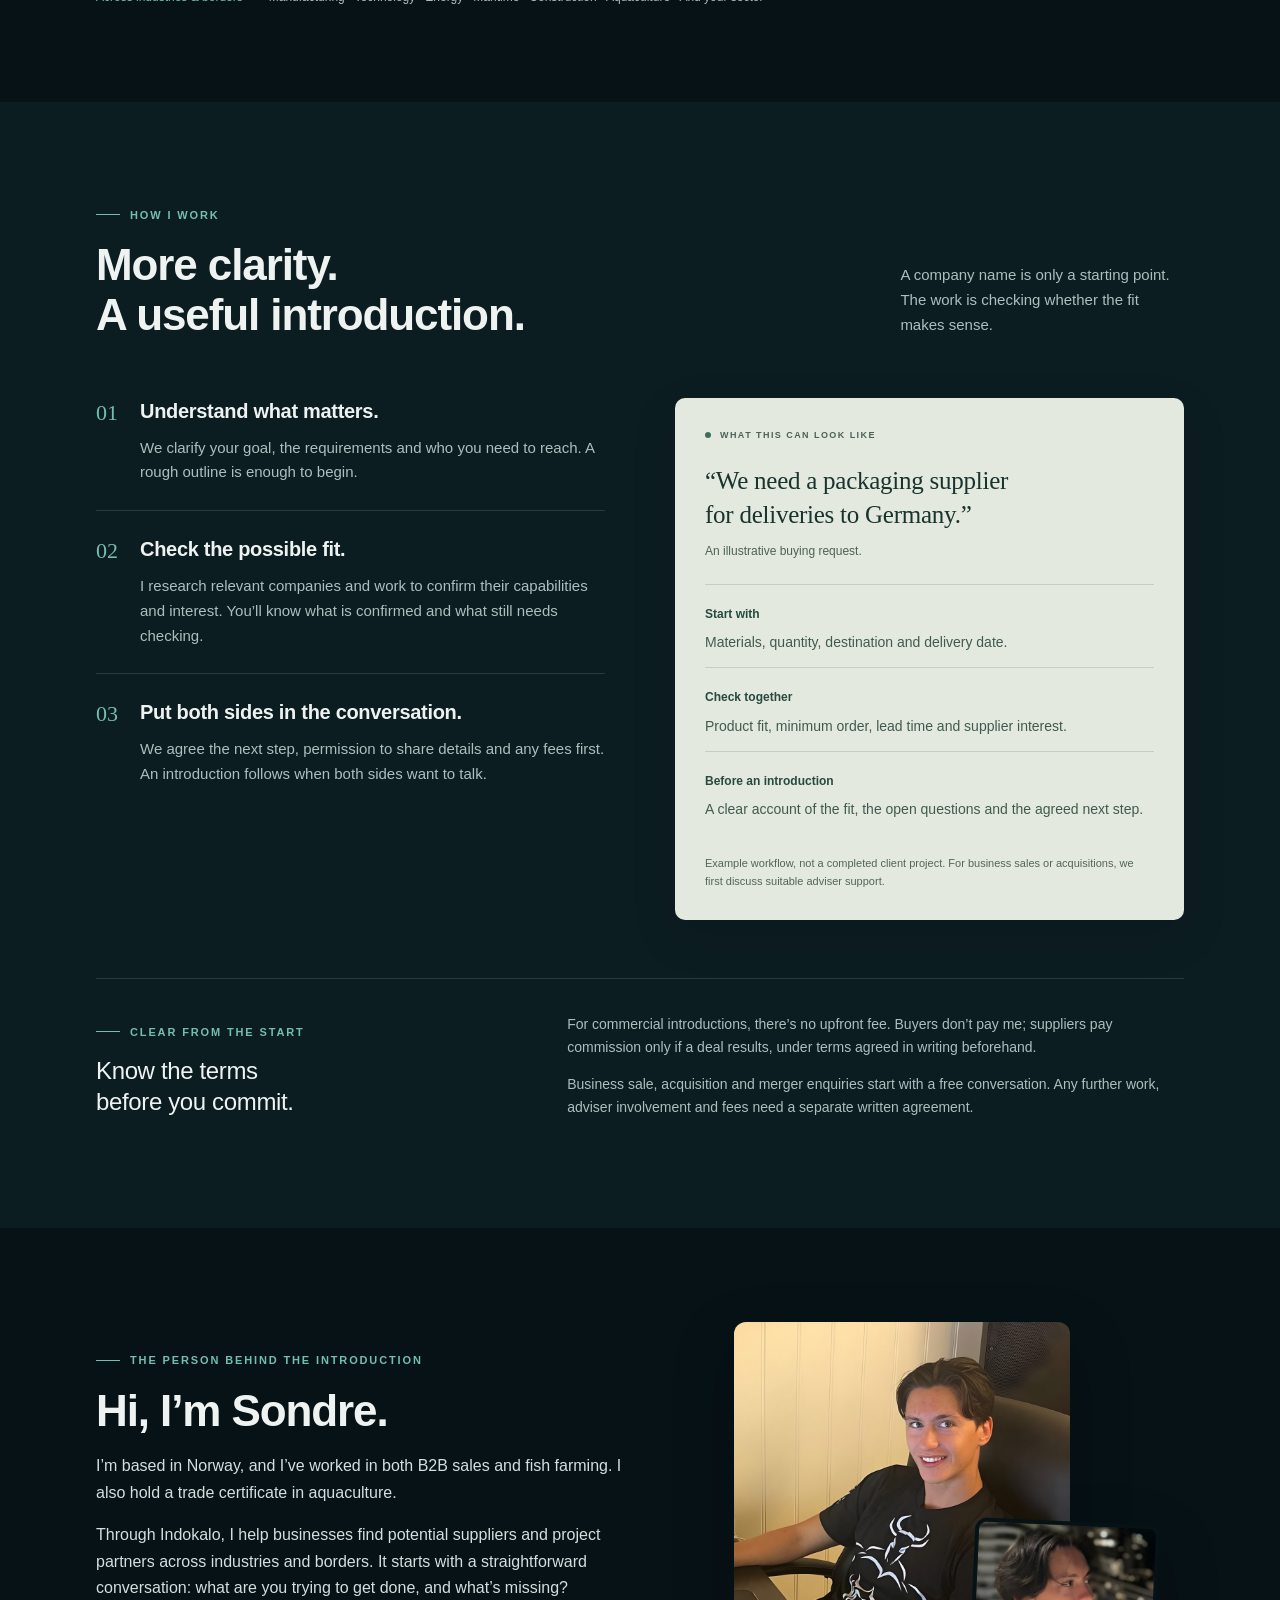
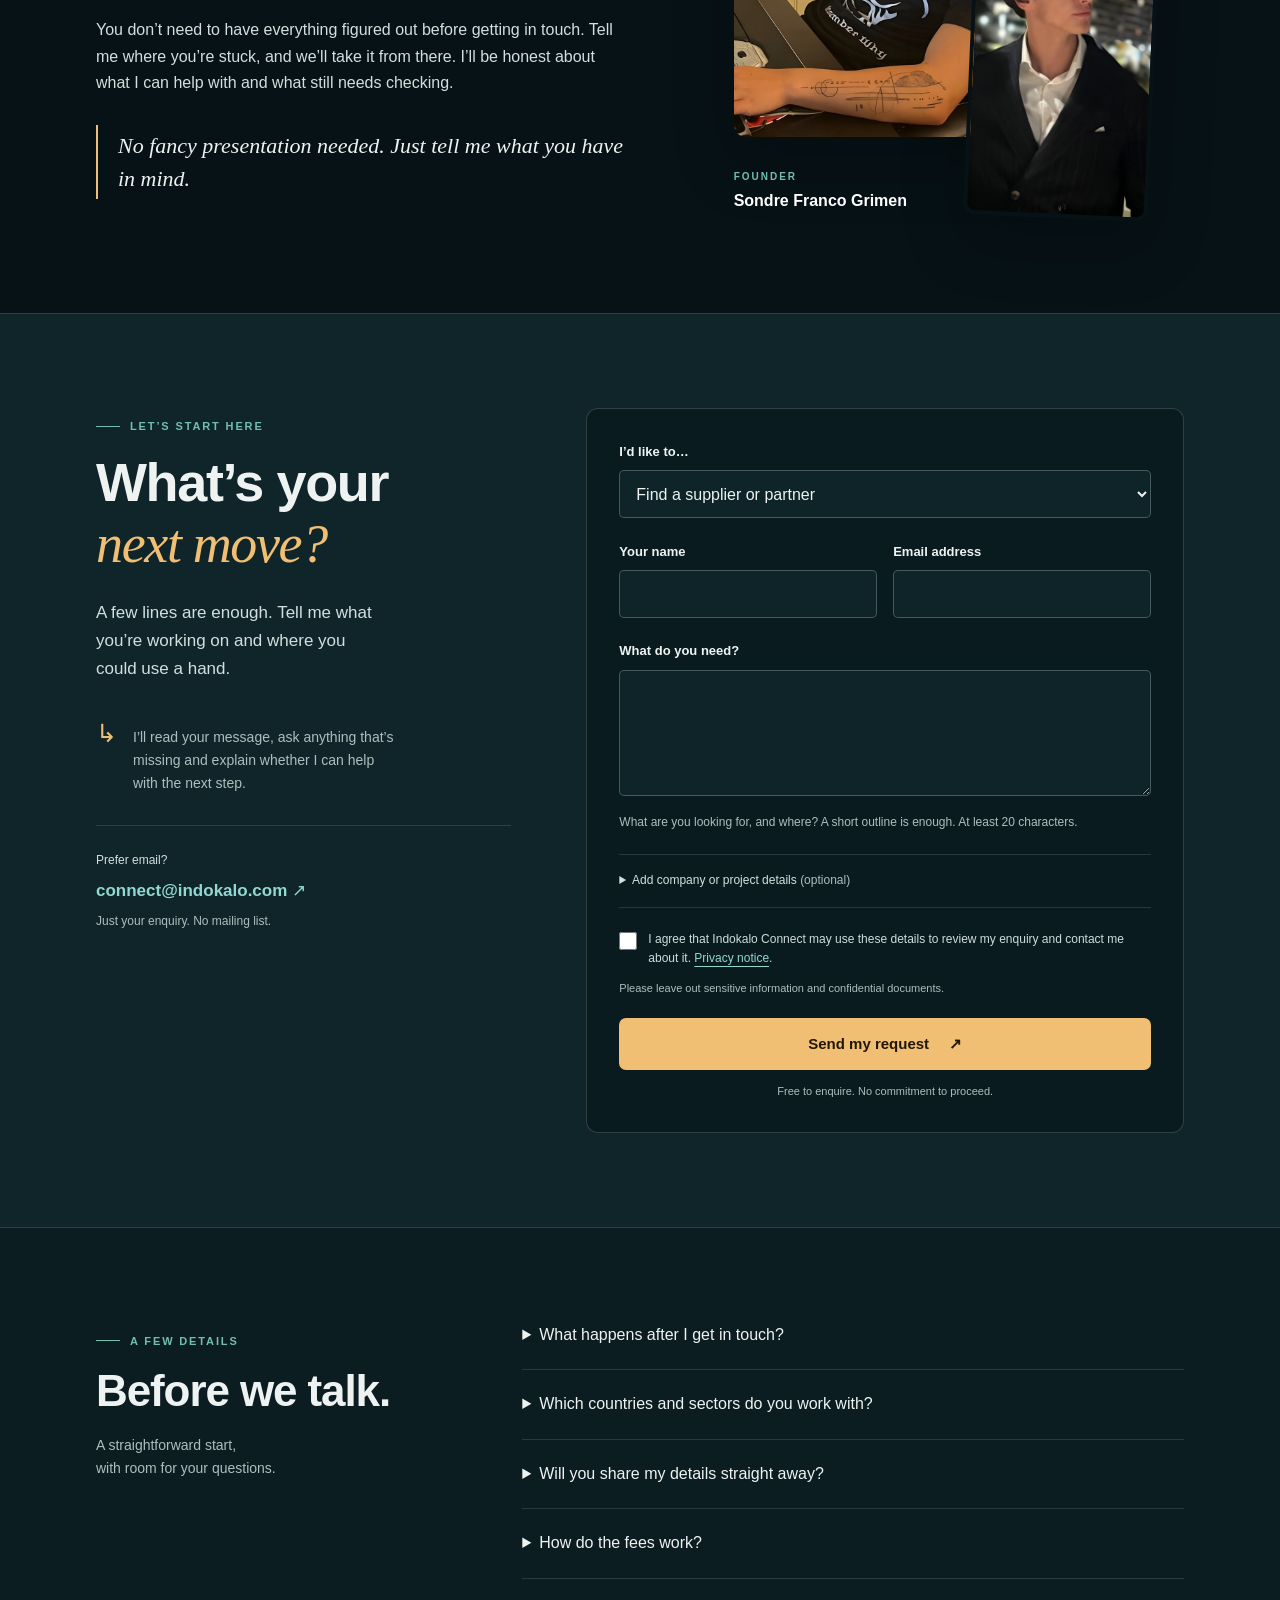
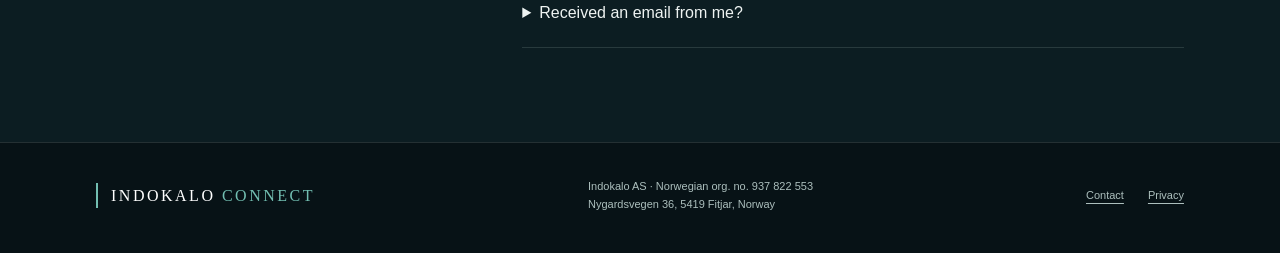
==== commit 22d0dff6: "Refine Indokalo pages and simplify first enquiries" ====
--- a/index.html
+++ b/index.html
@@ -4,7 +4,7 @@
 <meta charset="utf-8">
 <meta name="viewport" content="width=device-width, initial-scale=1">
 <meta name="theme-color" content="#071216">
-<title>Commercial contracts, suppliers &amp; business sale enquiries | Indokalo Connect</title>
+<title>Customers, suppliers &amp; your next business move | Indokalo Connect</title>
 <meta name="description" content="Explore customers, suppliers and partners for commercial contracts worldwide. Start an initial conversation about business sales, acquisitions or mergers and adviser support.">
 <link rel="canonical" href="https://indokalo.com/">
 <meta property="og:type" content="website">
@@ -15,8 +15,8 @@
 <meta property="og:image:alt" content="A Norwegian harbour at blue hour">
 <meta name="twitter:card" content="summary_large_image">
 <link rel="preload" as="image" href="hero.jpg">
-<link rel="stylesheet" href="styles.css">
-<script src="contact.js?v=20261010-ownership" defer></script>
+<link rel="stylesheet" href="styles.css?v=20261010-polish">
+<script src="contact.js?v=20261010-polish" defer></script>
 <script type="application/ld+json">{"@context":"https://schema.org","@type":"Organization","name":"Indokalo Connect","legalName":"Indokalo AS","url":"https://indokalo.com/","email":"connect@indokalo.com","identifier":"937822553","founder":{"@type":"Person","name":"Sondre Franco Grimen"},"address":{"@type":"PostalAddress","streetAddress":"Nygardsvegen 36","postalCode":"5419","addressLocality":"Fitjar","addressCountry":"NO"}}</script>
 </head>
 <body>
@@ -25,75 +25,80 @@
   <div class="hero-bilete" aria-hidden="true"></div>
   <nav class="topnav innhald" aria-label="Main navigation">
     <a class="logo" href="/" aria-label="Indokalo Connect home">INDOKALO <span>CONNECT</span></a>
-    <div class="nav-links"><a href="#how">How it works</a><a href="#connect">Meet Sondre</a><a href="#request">Get in touch ↗</a></div>
+    <div class="nav-links"><a href="#how">How it works</a><a href="#connect">Meet Sondre</a><a class="nav-contact" href="#request">Let’s talk <span aria-hidden="true">↗</span></a></div>
   </nav>
   <div class="innhald hero-copy">
-    <p class="hero-eyebrow">Business introductions · Based in Norway</p>
-    <h1>Business connections for your <em>next deal.</em></h1>
-    <p class="ingress">Looking for customers, suppliers or a project partner? Tell me what you want to achieve. For a business sale, acquisition or merger, start with a private conversation about the next step and adviser support.</p>
-    <div class="knappar"><a class="knapp full" href="commercial-contracts.html">Customers &amp; commercial contracts ↗</a><a class="knapp tom" href="business-sales.html">Business sales, acquisitions &amp; mergers ↗</a></div>
-    <p class="hero-note">Across sectors and countries. Start with a few clear details.</p>
+    <p class="hero-eyebrow"><span class="eyebrow-line" aria-hidden="true"></span>Independent introductions · Based in Norway</p>
+    <h1>The right company.<br>Your <em>next move.</em></h1>
+    <p class="ingress">Find a customer, a supplier or a way forward for your business. I help you explore the right fit and bring both sides into the conversation.</p>
+    <div class="knappar"><a class="knapp full" href="#request">Tell me what you need <span aria-hidden="true">↗</span></a><a class="hero-link" href="#opportunities">Explore the possibilities <span aria-hidden="true">↓</span></a></div>
+    <p class="hero-note">Commercial partnerships. Business sales &amp; acquisitions. Across borders.</p>
   </div>
-  <a class="pil" href="#main">Explore ↓</a>
+  <div class="hero-bottom innhald"><span>A clear brief. A personal approach.</span><a href="#main" aria-label="Explore what Indokalo can help with">Scroll to explore <span aria-hidden="true">↓</span></a></div>
 </header>
 <main id="main">
-<section class="intro-section" aria-labelledby="start-title"><div class="innhald">
-  <div class="section-heading"><div><div class="merke">Two ways to start</div><h2 id="start-title">What brings you here?</h2></div><p class="svak">Commercial opportunities and ownership plans, across sectors and borders.</p></div>
+<div class="trust-strip"><div class="innhald trust-items"><span><i aria-hidden="true">01</i> You speak directly with Sondre</span><span><i aria-hidden="true">02</i> Free first conversation</span><span><i aria-hidden="true">03</i> Details shared by agreement</span></div></div>
+<section id="opportunities" class="intro-section" aria-labelledby="start-title"><div class="innhald">
+  <div class="section-heading"><div><div class="merke">What do you have in mind?</div><h2 id="start-title">Two ways to move forward.</h2></div><p class="svak">Start with your goal.<br>We’ll work out the next step together.</p></div>
   <div class="to route-cards">
-    <article class="kort route-card"><span class="tal">COMMERCIAL CONTRACTS</span><h3>Find the next customer or supply partner.</h3><p>A major equipment order, an ongoing supply agreement or a defined project. Start with what you can deliver or what you need, and I’ll assess the next step.</p><a href="commercial-contracts.html">Explore commercial opportunities ↗</a></article>
-    <article class="kort route-card"><span class="tal">BUSINESS SALES &amp; M&amp;A</span><h3>Considering a change of ownership?</h3><p>Selling, acquiring or exploring a merger? Share your broad goals privately so we can discuss the support and advisers the process would need.</p><a href="business-sales.html">Start an ownership conversation ↗</a></article>
+    <article class="kort route-card"><div class="route-top"><span class="tal">01 / COMMERCIAL PARTNERSHIPS</span><span class="route-symbol" aria-hidden="true">↗</span></div><h3>A customer.<br>A supplier. A partner.</h3><p>Have something to sell, something to buy or a project to deliver? Let’s find out which companies could be a useful fit.</p><div class="route-actions"><a href="#request" data-intent="supplier">I’m looking for customers <span aria-hidden="true">↗</span></a><a href="#request" data-intent="buyer">I need a supplier or partner <span aria-hidden="true">↗</span></a></div><a class="route-detail" href="commercial-contracts.html">How commercial introductions work <span aria-hidden="true">→</span></a></article>
+    <article class="kort route-card ownership-card"><div class="route-top"><span class="tal">02 / BUSINESS OWNERSHIP</span><span class="route-symbol" aria-hidden="true">↗</span></div><h3>A sale. An acquisition.<br>A new chapter.</h3><p>Considering selling, buying or merging a business? Start privately with your plans and the adviser support you may need.</p><div class="route-actions"><a href="#request" data-intent="business_seller">I’m considering a sale <span aria-hidden="true">↗</span></a><a href="#request" data-intent="business_buyer">I’m looking to acquire <span aria-hidden="true">↗</span></a></div><a class="route-detail" href="business-sales.html">Explore sales, acquisitions &amp; mergers <span aria-hidden="true">→</span></a></article>
   </div>
-  <div class="bransjar" aria-label="Example sectors"><span>Construction</span><span>Energy</span><span>Maritime</span><span>Manufacturing</span><span>Technology</span><span>Logistics</span><span>Aquaculture</span><span>And your sector</span></div>
-  <p class="small svak sector-note">Requests are welcome from any sector or country. A possible match depends on the requirements, location and available companies.</p>
+  <div class="sector-line"><span>Across industries &amp; borders</span><p>Manufacturing · Technology · Energy · Maritime · Construction · Aquaculture · And your sector</p></div>
 </div></section>
-<section id="how" class="djup" aria-labelledby="how-title"><div class="innhald">
-  <div class="merke">How it works</div><h2 id="how-title">A clear request. Then a conversation.</h2>
-  <div class="steg">
-    <article class="kort"><div class="tal">01</div><h3>Tell me the essentials</h3><p>What do you need or supply, where, and when? A few useful details are enough to start.</p></article>
-    <article class="kort"><div class="tal">02</div><h3>I check the fit</h3><p>I review your request, ask any missing questions and look for a relevant company. Both sides decide whether to take it further.</p></article>
-    <article class="kort"><div class="tal">03</div><h3>Agree before an introduction</h3><p>We clarify the scope and any supplier fee in writing first. Contact details are shared only after we’ve discussed the introduction.</p></article>
+<section id="how" class="djup process-section" aria-labelledby="how-title"><div class="innhald">
+  <div class="section-heading"><div><div class="merke">How I work</div><h2 id="how-title">More clarity.<br>A useful introduction.</h2></div><p class="svak">A company name is only a starting point. The work is checking whether the fit makes sense.</p></div>
+  <div class="process-layout">
+    <ol class="process-list">
+      <li><span class="step-number" aria-hidden="true">01</span><div><h3>Understand what matters.</h3><p>We clarify your goal, the requirements and who you need to reach. A rough outline is enough to begin.</p></div></li>
+      <li><span class="step-number" aria-hidden="true">02</span><div><h3>Check the possible fit.</h3><p>I research relevant companies and work to confirm their capabilities and interest. You’ll know what is confirmed and what still needs checking.</p></div></li>
+      <li><span class="step-number" aria-hidden="true">03</span><div><h3>Put both sides in the conversation.</h3><p>We agree the next step, permission to share details and any fees first. An introduction follows when both sides want to talk.</p></div></li>
+    </ol>
+    <aside class="example-panel" aria-labelledby="example-title"><div class="example-label"><span class="example-dot" aria-hidden="true"></span>WHAT THIS CAN LOOK LIKE</div><h3 id="example-title">“We need a packaging supplier for deliveries to Germany.”</h3><p class="example-caption">An illustrative buying request.</p><div class="example-row"><span>Start with</span><p>Materials, quantity, destination and delivery date.</p></div><div class="example-row"><span>Check together</span><p>Product fit, minimum order, lead time and supplier interest.</p></div><div class="example-row"><span>Before an introduction</span><p>A clear account of the fit, the open questions and the agreed next step.</p></div><p class="example-footnote">Example workflow, not a completed client project. For business sales or acquisitions, we first discuss suitable adviser support.</p></aside>
   </div>
-  <div class="fee-note"><h3>Fees are agreed before the work.</h3><p>For supplier and commercial project introductions, there’s no upfront fee and buyers don’t pay me for an introduction. The supplier pays an agreed commission if a deal results, under written terms agreed beforehand.</p><p>Business sale, acquisition and merger enquiries start with a free initial conversation. Scope, the responsible adviser and any fees need a separate written agreement.</p><p class="small svak">Sending this form doesn’t create a mandate, a bid, an agreement or a commitment to pay.</p></div>
-</div></section>
-<section id="request" class="request-section" aria-labelledby="request-title"><div class="innhald request-layout">
-  <div class="request-intro"><div class="merke">Start a conversation</div><h2 id="request-title">What are you working on?</h2><p>Use this short form to explain what you need, or what your company can offer.</p><p>I’m Sondre. I’ll review the details and reply to the business email you leave here.</p><div class="request-aside"><p class="small">Prefer email?</p><a href="mailto:connect@indokalo.com">connect@indokalo.com ↗</a><p class="small svak">No mailing list. Just your request and the next conversation.</p></div></div>
-  <div class="form-panel">
-    <noscript><p class="notice">The form needs JavaScript to send securely. Please email your request to <a href="mailto:connect@indokalo.com">connect@indokalo.com</a> instead.</p></noscript>
-    <form id="contact-form" novalidate>
-      <div id="form-fields">
-        <fieldset class="intent-group"><legend>I’m here to…</legend><div class="intent-options"><label class="intent-option"><input type="radio" name="type" value="buyer" checked><span>Find a supplier or project partner</span></label><label class="intent-option"><input type="radio" name="type" value="supplier"><span>Find customers for my products or services</span></label><label class="intent-option"><input type="radio" name="type" value="business_seller"><span>Explore selling a business</span></label><label class="intent-option"><input type="radio" name="type" value="business_buyer"><span>Explore acquiring a business</span></label><label class="intent-option"><input type="radio" name="type" value="merger"><span>Discuss a possible merger</span></label></div></fieldset>
-        <p class="notice" id="ownership-note" hidden>This starts a private, initial conversation about your goals and suitable adviser support. Please keep it general. We do not accept bids, share-trading instructions or transaction documents through this form.</p>
-        <p class="form-required small">All fields are required unless marked optional.</p>
-        <div class="field-grid">
-          <div class="field"><label for="name">Your name</label><input id="name" name="name" type="text" autocomplete="name" minlength="2" maxlength="100" required></div>
-          <div class="field"><label for="company" id="company-label">Company</label><input id="company" name="company" type="text" autocomplete="organization" minlength="2" maxlength="160" required aria-describedby="company-hint"><p class="field-hint" id="company-hint" hidden>Use your own organisation, or write “Private owner”. You can keep the business being considered for sale unnamed.</p></div>
-          <div class="field full-width"><label for="email">Business email</label><input id="email" name="email" type="email" autocomplete="email" inputmode="email" maxlength="254" required><p class="field-hint">The address where you’d like me to reply.</p></div>
-          <div class="field"><label for="country">Company country</label><input id="country" name="country" type="text" autocomplete="country-name" minlength="2" maxlength="100" required></div>
-          <div class="field"><label for="sector">Sector</label><select id="sector" name="sector" required><option value="">Choose a sector</option><option value="construction">Construction &amp; infrastructure</option><option value="energy">Energy, oil &amp; gas</option><option value="maritime">Maritime &amp; vessels</option><option value="aquaculture">Aquaculture &amp; food</option><option value="manufacturing">Manufacturing &amp; equipment</option><option value="transport">Transport &amp; logistics</option><option value="technology">IT &amp; technology</option><option value="facilities">Facilities &amp; business services</option><option value="healthcare">Healthcare &amp; life sciences</option><option value="other">Other</option></select></div>
-          <div class="field full-width"><label for="requirements" id="requirements-label">What do you need?</label><textarea id="requirements" name="requirements" rows="5" minlength="20" maxlength="4000" required aria-describedby="requirements-hint"></textarea><p class="field-hint" id="requirements-hint">Include the product, service or partner you need, the project location and any key requirements. Budget or quantity is useful if known. At least 20 characters.</p></div>
-          <div class="field full-width"><label for="timing" id="timing-label">When is it needed? <span class="optional">(optional)</span></label><input id="timing" name="timing" type="text" maxlength="200" placeholder="For example: January 2027, or still exploring"></div>
-        </div>
-        <div class="honey" aria-hidden="true"><label for="website">Leave this field empty</label><input id="website" name="website" type="text" tabindex="-1" autocomplete="off"></div>
-        <label class="consent"><input id="consent" name="consent" type="checkbox" required><span>I agree that Indokalo Connect may use these details to review my request and contact me about it. <a href="privacy.html">Privacy notice</a>.</span></label>
-        <p class="small svak form-privacy">Please leave out sensitive information and confidential project documents.</p>
-        <button class="knapp full submit-button" id="submit-button" type="submit" disabled>Send my request ↗</button>
-      </div>
-      <div id="form-status" class="form-status" role="status" aria-live="polite" aria-atomic="true" tabindex="-1"></div>
-      <div id="form-fallback" class="fallback" hidden><a id="fallback-link" href="mailto:connect@indokalo.com">Open this request in your email app ↗</a><p class="small svak">This opens a draft. You’ll need to send it from your email app. You can also write directly to <a href="mailto:connect@indokalo.com">connect@indokalo.com</a>.</p></div>
-      <button id="another-request" class="text-button" type="button" hidden>Send another request</button>
-    </form>
-  </div>
+  <div class="terms-strip"><div><span class="merke">Clear from the start</span><h3>Know the terms before you commit.</h3></div><div><p>For commercial introductions, there’s no upfront fee. Buyers don’t pay me; suppliers pay commission only if a deal results, under terms agreed in writing beforehand.</p><p>Business sale, acquisition and merger enquiries start with a free conversation. Any further work, adviser involvement and fees need a separate written agreement.</p></div></div>
 </div></section>
 <section id="connect" class="djup" aria-labelledby="hello-title"><div class="innhald velkomen">
   <div><div class="merke">The person behind the introduction</div><h2 id="hello-title">Hi, I’m Sondre.</h2><p>I’m based in Norway, and I’ve worked in both B2B sales and fish farming. I also hold a trade certificate in aquaculture.</p><p>Through Indokalo, I help businesses find potential suppliers and project partners across industries and borders. It starts with a straightforward conversation: what are you trying to get done, and what’s missing?</p><p>You don’t need to have everything figured out before getting in touch. Tell me where you’re stuck, and we’ll take it from there. I’ll be honest about what I can help with and what still needs checking.</p><p class="sitat">No fancy presentation needed. Just tell me what you have in mind.</p></div>
   <div class="collage"><figure class="foto stor"><img src="sondre-pult.jpg" alt="Sondre Franco Grimen smiling at his desk" width="960" height="1186" loading="lazy"></figure><figure class="foto liten"><img src="sondre-franco-grimen-3.jpg" alt="Sondre Franco Grimen in a dark pinstripe suit" width="768" height="1236" loading="lazy"></figure><div class="namneskilt"><span class="tittel">Founder</span>Sondre Franco Grimen</div></div>
 </div></section>
-<section class="faq-section" aria-labelledby="questions-title"><div class="innhald faq-layout"><div><div class="merke">A few details</div><h2 id="questions-title">Before we talk.</h2></div><div class="questions">
-  <details><summary>Can I ask about selling, buying or merging a business?</summary><p>Yes. Start with a general outline of your role, sector, countries and objective. I’ll assess whether a suitable adviser introduction is possible. Authority to act, confidentiality, the adviser’s role and fees must be settled before approaching a counterpart. <a href="business-sales.html">Read how the first conversation works.</a></p></details>
-  <details><summary>Which countries and sectors do you work with?</summary><p>You can send a request from any country and sector. I review the specific need and whether a practical, suitable introduction is possible. I don’t claim an established supplier network in every market.</p></details>
-  <details><summary>Will you share my details straight away?</summary><p>No. I’ll discuss the request with you before sharing your contact or company details with a potential counterpart. Both sides need to be interested in the introduction.</p></details>
-  <details><summary>What does a supplier pay?</summary><p>Any introduction fee and the conditions for payment are agreed in writing before an introduction. There is no upfront fee or fee simply for submitting this form.</p></details>
-  <details><summary>Received an email from me?</summary><p>You can reply directly with what you need, or use the form above. If you don’t want further outreach, reply STOP to the email or write to <a href="mailto:connect@indokalo.com?subject=STOP">connect@indokalo.com</a>.</p></details>
+<section id="request" class="request-section" aria-labelledby="request-title"><div class="innhald request-layout">
+  <div class="request-intro"><div class="merke">Let’s start here</div><h2 id="request-title">What’s your<br><em>next move?</em></h2><p>A few lines are enough. Tell me what you’re working on and where you could use a hand.</p><div class="reply-note"><span class="reply-mark" aria-hidden="true">↳</span><p>I’ll read your message, ask anything that’s missing and explain whether I can help with the next step.</p></div><div class="request-aside"><p class="small">Prefer email?</p><a href="mailto:connect@indokalo.com">connect@indokalo.com <span aria-hidden="true">↗</span></a><p class="small svak">Just your enquiry. No mailing list.</p></div></div>
+  <div class="form-panel">
+    <noscript><p class="notice">Please email your request to <a href="mailto:connect@indokalo.com">connect@indokalo.com</a>. JavaScript is needed to send this form.</p></noscript>
+    <form id="contact-form" novalidate>
+      <div id="form-fields">
+        <div class="field intent-field"><label for="request-type">I’d like to…</label><select id="request-type" name="type" required><option value="buyer" selected>Find a supplier or partner</option><option value="supplier">Find customers</option><option value="business_seller">Explore selling a business</option><option value="business_buyer">Explore acquiring a business</option><option value="merger">Discuss a possible merger</option></select></div>
+        <p class="ownership-note" id="ownership-note" hidden>This starts a private, initial conversation. You can keep the business unnamed. Please leave out bids, financial records and confidential details.</p>
+        <div class="field-grid main-fields">
+          <div class="field"><label for="name">Your name</label><input id="name" name="name" type="text" autocomplete="name" minlength="2" maxlength="100" required></div>
+          <div class="field"><label for="email">Email address</label><input id="email" name="email" type="email" autocomplete="email" inputmode="email" maxlength="254" required></div>
+          <div class="field full-width"><label for="requirements" id="requirements-label">What do you need?</label><textarea id="requirements" name="requirements" rows="4" minlength="20" maxlength="4000" required aria-describedby="requirements-hint"></textarea><p class="field-hint" id="requirements-hint">What are you looking for, and where? A short outline is enough. At least 20 characters.</p></div>
+        </div>
+        <details id="optional-details" class="optional-details"><summary>Add company or project details <span>(optional)</span></summary><div class="field-grid">
+          <div class="field"><label for="company" id="company-label">Company (optional)</label><input id="company" name="company" type="text" autocomplete="organization" minlength="2" maxlength="160" aria-describedby="company-hint"><p class="field-hint" id="company-hint" hidden>Your own organisation or role is enough. You can leave the business being considered for sale unnamed.</p></div>
+          <div class="field"><label for="country">Country <span class="optional">(optional)</span></label><input id="country" name="country" type="text" autocomplete="country-name" minlength="2" maxlength="100"></div>
+          <div class="field"><label for="sector">Sector <span class="optional">(optional)</span></label><select id="sector" name="sector"><option value="">Choose if useful</option><option value="construction">Construction &amp; infrastructure</option><option value="energy">Energy, oil &amp; gas</option><option value="maritime">Maritime &amp; vessels</option><option value="aquaculture">Aquaculture &amp; food</option><option value="manufacturing">Manufacturing &amp; equipment</option><option value="transport">Transport &amp; logistics</option><option value="technology">IT &amp; technology</option><option value="facilities">Facilities &amp; business services</option><option value="healthcare">Healthcare &amp; life sciences</option><option value="other">Other</option></select></div>
+          <div class="field"><label for="timing" id="timing-label">When is it needed? <span class="optional">(optional)</span></label><input id="timing" name="timing" type="text" maxlength="200" placeholder="A date, or still exploring"></div>
+        </div></details>
+        <div class="honey" aria-hidden="true"><label for="website">Leave this field empty</label><input id="website" name="website" type="text" tabindex="-1" autocomplete="off"></div>
+        <label class="consent"><input id="consent" name="consent" type="checkbox" required><span>I agree that Indokalo Connect may use these details to review my enquiry and contact me about it. <a href="privacy.html">Privacy notice</a>.</span></label>
+        <p class="small svak form-privacy">Please leave out sensitive information and confidential documents.</p>
+        <button class="knapp full submit-button" id="submit-button" type="submit" disabled>Send my request <span aria-hidden="true">↗</span></button>
+        <p class="form-reassurance">Free to enquire. No commitment to proceed.</p>
+      </div>
+      <div id="form-status" class="form-status" role="status" aria-live="polite" aria-atomic="true" tabindex="-1"></div>
+      <div id="form-fallback" class="fallback" hidden><a id="fallback-link" href="mailto:connect@indokalo.com">Open this request in your email app ↗</a><p class="small svak">This opens a draft for you to send. You can also write directly to <a href="mailto:connect@indokalo.com">connect@indokalo.com</a>.</p></div>
+      <button id="another-request" class="text-button" type="button" hidden>Send another request</button>
+    </form>
+  </div>
+</div></section>
+<section class="faq-section djup" aria-labelledby="questions-title"><div class="innhald faq-layout"><div><div class="merke">A few details</div><h2 id="questions-title">Before we talk.</h2><p class="svak">A straightforward start,<br>with room for your questions.</p></div><div class="questions">
+  <details><summary>What happens after I get in touch?</summary><p>I read your enquiry and reply to the email address you provide. We clarify what you need and whether I can help. Sending a request doesn’t create an introduction, a mandate or a commitment to pay.</p></details>
+  <details><summary>Which countries and sectors do you work with?</summary><p>Enquiries are welcome from any country and sector. I assess each one against the requirements and available companies. The reach of a search depends on the particular request.</p></details>
+  <details><summary>Will you share my details straight away?</summary><p>No. We discuss what can be shared and with whom first. For a business sale, acquisition or merger, we also agree the adviser’s role and confidentiality before approaching anyone.</p></details>
+  <details><summary>How do the fees work?</summary><p>For commercial introductions, buyers don’t pay me and there’s no upfront fee. A supplier pays commission if a deal results, under written terms agreed before the introduction. Business sale, acquisition and merger work requires a separate agreement covering the scope, adviser and any fees.</p></details>
+  <details><summary>Received an email from me?</summary><p>You can reply directly or use the form above. If you don’t want further outreach, reply STOP to the email or write to <a href="mailto:connect@indokalo.com?subject=STOP">connect@indokalo.com</a>.</p></details>
 </div></div></section>
 </main>
 <footer><div class="innhald"><a class="logo liten" href="/" aria-label="Indokalo Connect home">INDOKALO <span>CONNECT</span></a><div>Indokalo AS · Norwegian org. no. 937 822 553<br>Nygardsvegen 36, 5419 Fitjar, Norway</div><div class="footer-links"><a href="mailto:connect@indokalo.com">Contact</a><a href="privacy.html">Privacy</a></div></div></footer>
--- a/styles.css
+++ b/styles.css
@@ -1,269 +1,285 @@
-
-  :root {
-    --natt: #071216; --djup: #0c1d22; --kort: rgba(255,255,255,.05); --kant: rgba(255,255,255,.10);
-    --tekst: #eef3f2; --svak: #a9bcbd; --gull: #f2b45a; --sjo: #5fd0d9; --teal: #2fb5a6;
-  }
-  * { box-sizing: border-box; }
-  html { scroll-behavior: smooth; }
-  body { margin: 0; background: var(--natt); color: var(--tekst);
-         font: 17px/1.65 -apple-system, BlinkMacSystemFont, "Segoe UI", Roboto, Helvetica, Arial, sans-serif; -webkit-font-smoothing: antialiased; }
-  a { color: var(--sjo); }
-
-  /* the hero: the harbour at blue hour, slowly drifting */
-  .hero { position: relative; min-height: 100svh; display: flex; align-items: flex-end; overflow: hidden; isolation: isolate; }
-  .hero-bilete { position: absolute; inset: -4%; background: url(hero.jpg) center/cover no-repeat; z-index: -2;
-                 animation: drift 38s ease-in-out infinite alternate; }
-  .hero::after { content: ""; position: absolute; inset: 0; z-index: -1;
-                 background: linear-gradient(180deg, rgba(7,18,22,.15) 0%, rgba(7,18,22,.35) 45%, rgba(7,18,22,.92) 88%, var(--natt) 100%); }
-  @keyframes drift { from { transform: scale(1.02) translate3d(0,0,0); } to { transform: scale(1.12) translate3d(-2%,-1.5%,0); } }
-  .lys { position: absolute; inset: 0; z-index: -1; pointer-events: none; opacity: .55; }
-  .lys circle { fill: var(--gull); animation: blink 6s ease-in-out infinite; }
-  .lys line { stroke: rgba(242,180,90,.35); stroke-width: 1; stroke-dasharray: 4 6; animation: flyt 9s linear infinite; }
-  @keyframes blink { 0%,100% { opacity: .25; } 50% { opacity: 1; } }
-  @keyframes flyt { to { stroke-dashoffset: -100; } }
-
-  .innhald { width: 100%; max-width: 1080px; margin: 0 auto; padding: 0 24px; }
-  .hero .innhald { padding-bottom: 12vh; }
-  .logo { display: inline-block; border-left: 3px solid var(--teal); padding: 2px 0 2px 14px; font-family: Georgia, 'Times New Roman', serif;
-          font-size: 24px; letter-spacing: 4px; color: #fff; line-height: 1.2; }
-  .logo span { color: var(--teal); }
-  .logo.liten { font-size: 16px; letter-spacing: 3px; }
-  .merke { display: inline-flex; align-items: center; gap: 10px; font-weight: 700; letter-spacing: .22em; text-transform: uppercase;
-           font-size: 13px; color: var(--teal); }
-  .merke::before { content: ""; width: 28px; height: 2px; background: var(--teal); }
-  h1 { font-size: clamp(38px, 7vw, 76px); line-height: 1.02; margin: 18px 0 18px; letter-spacing: -.02em; max-width: 12ch; }
-  .ingress { font-size: clamp(18px, 2.2vw, 22px); color: #d8e4e3; max-width: 36ch; margin: 0 0 32px; }
-  .knappar { display: flex; flex-wrap: wrap; gap: 12px; }
-  .knapp { display: inline-block; padding: 14px 24px; border-radius: 999px; font-weight: 650; text-decoration: none; transition: transform .2s, background .2s; }
-  .knapp:hover { transform: translateY(-2px); }
-  .knapp.full { background: var(--gull); color: #1b1206; }
-  .knapp.tom { border: 1px solid rgba(255,255,255,.35); color: var(--tekst); backdrop-filter: blur(6px); background: rgba(255,255,255,.06); }
-  .pil { position: absolute; left: 50%; bottom: 22px; transform: translateX(-50%); color: var(--svak); font-size: 13px; letter-spacing: .2em;
-         text-transform: uppercase; animation: dupp 2.4s ease-in-out infinite; text-decoration: none; }
-  @keyframes dupp { 50% { transform: translate(-50%, 6px); } }
-
-  section { padding: 96px 0; }
-  .velkomen { display: grid; grid-template-columns: 1.1fr .9fr; gap: 56px; align-items: center; }
-  h2 { font-size: clamp(28px, 4vw, 42px); line-height: 1.12; margin: 10px 0 18px; letter-spacing: -.01em; }
-  p { color: #d3dfde; }
-  .svak { color: var(--svak); }
-  .sitat { border-left: 3px solid var(--gull); padding: 4px 0 4px 18px; font-size: 20px; color: var(--tekst); margin: 26px 0 0; }
-  .bilete-kort { position: relative; border-radius: 22px; overflow: hidden; aspect-ratio: 4/5; box-shadow: 0 30px 80px rgba(0,0,0,.5); }
-  .bilete-kort img { width: 100%; height: 100%; object-fit: cover; transform: scale(1.06); transition: transform 1.6s ease; }
-  .bilete-kort:hover img { transform: scale(1.12); }
-  .bilete-kort.portrett { aspect-ratio: 768/1236; max-width: 420px; justify-self: center; width: 100%; }
-  .bilete-kort.portrett img { object-position: center top; transform: none; }
-  .bilete-kort.portrett:hover img { transform: none; }
-  .bilete-kort figcaption .tittel { display: block; font-size: 12px; letter-spacing: .2em; text-transform: uppercase; color: var(--teal); margin-bottom: 2px; }
-  .bilete-kort figcaption { position: absolute; left: 0; right: 0; bottom: 0; padding: 22px 22px 18px; font-size: 18px; font-weight: 600; color: #fff;
-                            background: linear-gradient(transparent, rgba(0,0,0,.65)); }
-
-  /* two sides of the founder: at the desk, and in a suit */
-  .collage { position: relative; width: 100%; max-width: 470px; justify-self: center; padding-bottom: 92px; }
-  .foto { margin: 0; position: relative; overflow: hidden; border-radius: 22px; box-shadow: 0 30px 80px rgba(0,0,0,.5); }
-  .foto img { width: 100%; height: 100%; object-fit: cover; display: block; transition: transform 1.4s ease; }
-  .foto:hover img { transform: scale(1.04); }
-  .foto.stor { width: 80%; aspect-ratio: 960/1186; }
-  .foto.liten { position: absolute; right: 0; bottom: 0; width: 44%; aspect-ratio: 768/1236; border: 4px solid var(--natt);
-                transform: rotate(2.5deg); transition: transform .5s ease; }
-  .foto.liten:hover { transform: rotate(0deg) translateY(-4px); }
-  .merkelapp { position: absolute; left: 12px; top: 12px; padding: 5px 11px; border-radius: 999px; font-size: 12px; font-weight: 600;
-               letter-spacing: .04em; color: #fff; background: rgba(7,18,22,.62); backdrop-filter: blur(6px); }
-  .merkelapp { white-space: nowrap; }
-  .foto.liten .merkelapp { top: auto; bottom: 10px; left: 10px; font-size: 11px; padding: 4px 9px; }
-  .namneskilt { position: absolute; left: 0; bottom: 6px; font-size: 18px; font-weight: 600; color: #fff; max-width: 52%; line-height: 1.3; }
-  .namneskilt .tittel { display: block; font-size: 12px; letter-spacing: .2em; text-transform: uppercase; color: var(--teal); margin-bottom: 4px; }
-  .steg { display: grid; grid-template-columns: repeat(3, 1fr); gap: 18px; margin-top: 34px; }
-  .kort { background: var(--kort); border: 1px solid var(--kant); border-radius: 18px; padding: 26px 24px; transition: transform .3s, border-color .3s; }
-  .kort:hover { transform: translateY(-4px); border-color: rgba(242,180,90,.45); }
-  .tal { font-size: 13px; font-weight: 700; color: var(--gull); letter-spacing: .15em; }
-  .kort h3 { margin: 10px 0 8px; font-size: 20px; }
-  .kort p { margin: 0; color: var(--svak); }
-
-  .bransjar { display: flex; flex-wrap: wrap; gap: 10px; margin-top: 26px; }
-  .bransjar span { padding: 8px 16px; border-radius: 999px; border: 1px solid var(--kant); background: var(--kort); color: #dbe7e6; font-size: 15px; }
-  .bransjar span:last-child { border-color: rgba(47,181,166,.5); color: var(--teal); }
-  .to { display: grid; grid-template-columns: 1fr 1fr; gap: 18px; margin-top: 34px; }
-  .djup { background: var(--djup); }
-  .tillit { display: grid; grid-template-columns: auto 1fr; gap: 22px; align-items: start; max-width: 760px; }
-  .ikon { width: 52px; height: 52px; border-radius: 14px; display: grid; place-items: center; background: rgba(95,208,217,.12); color: var(--sjo); }
-
-  .kontakt { text-align: center; padding: 120px 0 130px; background:
-             linear-gradient(180deg, rgba(7,18,22,.92), rgba(7,18,22,.55) 45%, rgba(7,18,22,.92)), url(industri.jpg) center/cover no-repeat; }
-  .kontakt h2 { max-width: 18ch; margin-left: auto; margin-right: auto; }
-  .kontakt .knapp { margin-top: 14px; }
-
-  .norsk { max-width: 760px; }
-  footer { border-top: 1px solid var(--kant); padding: 30px 0 46px; font-size: 14px; color: var(--svak); }
-  footer .innhald { display: flex; flex-wrap: wrap; justify-content: space-between; align-items: center; gap: 14px; }
-
-  /* things appear as you scroll */
-  .kjem { opacity: 0; transform: translateY(26px); transition: opacity .9s ease, transform .9s ease; }
-  .kjem.synleg { opacity: 1; transform: none; }
-
-  @media (max-width: 820px) {
-    .velkomen, .to { grid-template-columns: 1fr; }
-    .steg { grid-template-columns: 1fr; }
-    .bilete-kort { aspect-ratio: 16/11; }
-    section { padding: 72px 0; }
-  }
-  @media (max-width: 440px) { .logo { font-size: 19px; letter-spacing: 3px; white-space: nowrap; } }
-  @media (prefers-reduced-motion: reduce) {
-    .hero-bilete, .lys circle, .lys line, .pil { animation: none; }
-    .kjem { opacity: 1; transform: none; transition: none; }
-    html { scroll-behavior: auto; }
-  }
-
-/* The public enquiry pages share the existing Indokalo palette and photography. */
+:root {
+  --natt: #071216; --djup: #0c1d22; --kort: #102329; --kant: rgba(211,229,224,.14);
+  --tekst: #eef3f2; --svak: #acbfbd; --gull: #f1bf73; --sjo: #91d8d0; --teal: #72beb1;
+}
+* { box-sizing: border-box; }
+html { scroll-behavior: smooth; }
+body { margin: 0; background: var(--natt); color: var(--tekst); font: 17px/1.65 -apple-system, BlinkMacSystemFont, "Segoe UI", Roboto, Helvetica, Arial, sans-serif; -webkit-font-smoothing: antialiased; }
 [hidden] { display: none !important; }
+a { color: var(--sjo); text-underline-offset: 4px; }
+button, input, select, textarea { font: inherit; }
+a, button, input, select, textarea, summary { -webkit-tap-highlight-color: rgba(145,216,208,.16); }
+a:focus-visible, button:focus-visible, summary:focus-visible { outline: 3px solid var(--sjo); outline-offset: 5px; }
 :target { scroll-margin-top: 28px; }
-a, button, input, select, textarea, summary { -webkit-tap-highlight-color: rgba(95,208,217,.2); }
-a:focus-visible, button:focus-visible, summary:focus-visible { outline: 3px solid var(--sjo); outline-offset: 5px; }
+.innhald { width: 100%; max-width: 1168px; margin: 0 auto; padding: 0 40px; }
 .skip-link { position: fixed; z-index: 20; top: 12px; left: 16px; padding: 10px 18px; color: var(--natt); background: var(--gull); transform: translateY(-180%); }
 .skip-link:focus { transform: none; }
-.logo { text-decoration: none; }
-.hero { min-height: 850px; min-height: max(820px, 94svh); }
-.hero::after { background: linear-gradient(180deg, rgba(7,18,22,.48), rgba(7,18,22,.56) 36%, rgba(7,18,22,.9) 82%, var(--natt)); }
-.topnav { position: absolute; top: 0; left: 50%; transform: translateX(-50%); padding-top: 34px; padding-bottom: 24px; display: flex; align-items: center; justify-content: space-between; gap: 30px; }
-.topnav .logo { font-size: 19px; letter-spacing: 2.6px; white-space: nowrap; }
-.nav-links { display: flex; align-items: center; gap: 26px; font-size: 14px; }
+.logo { display: inline-block; border-left: 2px solid var(--teal); padding: 3px 0 3px 13px; font: 21px/1.2 Georgia, 'Times New Roman', serif; letter-spacing: 3px; color: #fff; text-decoration: none; white-space: nowrap; }
+.logo span { color: var(--teal); }
+.logo.liten { font-size: 16px; letter-spacing: 2.5px; }
+h1, h2, h3 { text-wrap: balance; }
+h1 { font-size: clamp(44px, 6.2vw, 78px); line-height: 1.04; letter-spacing: -.042em; font-weight: 600; margin: 0 0 28px; }
+h1 em, .request-intro h2 em { color: var(--gull); font-family: Georgia, 'Times New Roman', serif; font-weight: 400; }
+h2 { font-size: clamp(32px, 3.6vw, 44px); line-height: 1.13; margin: 16px 0 18px; letter-spacing: -.025em; font-weight: 550; }
+h3 { line-height: 1.3; letter-spacing: -.015em; }
+p { color: #d3dfde; }
+.svak { color: var(--svak); }
+.small { font-size: 14px; line-height: 1.6; }
+.merke { display: inline-flex; align-items: center; gap: 10px; font-size: 11px; font-weight: 650; color: var(--teal); text-transform: uppercase; letter-spacing: .17em; }
+.merke::before { content: ''; display: block; width: 24px; height: 1px; background: var(--teal); flex-shrink: 0; }
+.ingress { max-width: 52ch; font-size: 21px; line-height: 1.65; margin: 0 0 30px; color: #dbe6e3; }
+.knappar { display: flex; align-items: center; flex-wrap: wrap; gap: 18px; }
+.knapp { display: inline-flex; align-items: center; justify-content: center; gap: 20px; min-height: 52px; padding: 13px 24px; border-radius: 7px; font-size: 15px; font-weight: 650; line-height: 1.5; text-decoration: none; text-align: center; transition: background .2s, transform .2s; }
+.knapp:hover { transform: translateY(-2px); }
+.knapp.full { color: #201707; background: var(--gull); }
+.knapp.full:hover { background: #f8cc8b; }
+.knapp.tom { color: var(--tekst); border: 1px solid rgba(225,239,235,.35); background: rgba(255,255,255,.03); }
+.knapp.tom:hover { background: rgba(255,255,255,.09); }
+.hero { position: relative; isolation: isolate; overflow: hidden; min-height: 760px; }
+.hero-bilete { position: absolute; inset: 0; z-index: -2; background: url(hero.jpg) center 42%/cover no-repeat; }
+.hero::after { content: ''; position: absolute; inset: 0; z-index: -1; background: linear-gradient(90deg, rgba(7,18,22,.84), rgba(7,18,22,.57) 62%, rgba(7,18,22,.25)), linear-gradient(0deg, var(--natt), transparent 42%); }
+.topnav { position: absolute; top: 0; left: 50%; transform: translateX(-50%); padding-top: 30px; display: flex; align-items: center; justify-content: space-between; gap: 28px; }
+.nav-links { display: flex; align-items: center; gap: 30px; font-size: 13px; }
 .nav-links a { color: var(--tekst); text-decoration: none; }
 .nav-links a:hover { color: var(--gull); }
-.hero .hero-copy { padding-top: 180px; padding-bottom: 100px; }
-.hero-eyebrow { margin: 0 0 24px; font-size: 13px; letter-spacing: .14em; text-transform: uppercase; color: #d7e2df; }
-h1 { max-width: 18ch; font-size: clamp(44px, 6.3vw, 72px); line-height: 1.07; letter-spacing: -.035em; margin: 0 0 26px; }
-h1 em { font-family: Georgia, 'Times New Roman', serif; font-weight: 400; color: var(--gull); }
-.ingress { max-width: 53ch; font-size: clamp(18px, 1.9vw, 21px); line-height: 1.6; }
-.hero-note { margin: 24px 0 0; font-size: 14px; color: var(--svak); }
-.knapp { min-height: 50px; text-align: center; }
-.small { font-size: 14px; line-height: 1.6; }
-.section-heading { display: flex; align-items: flex-end; justify-content: space-between; gap: 40px; }
-.section-heading > p { max-width: 34ch; margin-bottom: 21px; }
-.route-card { padding: 34px; }
-.route-card h3 { font-size: 27px; line-height: 1.2; max-width: 20ch; margin: 20px 0 16px; }
-.route-card p { max-width: 46ch; }
-.route-card a { display: inline-block; font-weight: 650; margin-top: 26px; text-decoration: none; }
-.route-card a:hover { text-decoration: underline; }
-.route-card .tal { font-size: 11px; }
-.sector-note { max-width: 77ch; }
-.steg .kort:hover { transform: none; }
-.fee-note { border-left: 2px solid var(--teal); margin-top: 38px; padding-left: 24px; max-width: 820px; }
-.fee-note h3 { margin-bottom: 8px; font-size: 20px; }
-.fee-note p { margin-top: 7px; margin-bottom: 0; }
-.request-layout { display: grid; grid-template-columns: .8fr 1.25fr; gap: 64px; align-items: start; }
+.nav-links .nav-contact { display: flex; align-items: center; gap: 22px; border: 1px solid rgba(225,239,235,.35); border-radius: 5px; padding: 10px 16px; }
+.hero .hero-copy { padding-top: 167px; padding-bottom: 126px; }
+.hero-eyebrow { display: flex; align-items: center; gap: 12px; margin: 0 0 26px; font-size: 11px; letter-spacing: .15em; text-transform: uppercase; color: #cadfd9; }
+.eyebrow-line { display: block; height: 1px; width: 28px; background: var(--teal); flex-shrink: 0; }
+.hero h1 { max-width: 18ch; }
+.hero .ingress { max-width: 51ch; font-size: 20px; }
+.hero-link { display: inline-flex; align-items: center; gap: 12px; padding: 12px 0; font-size: 14px; text-decoration: none; color: #dfebe7; }
+.hero-link:hover { color: var(--gull); }
+.hero-note { margin: 23px 0 0; font-size: 12px; color: #b2c8c3; }
+.hero-bottom { position: absolute; bottom: 27px; left: 50%; transform: translateX(-50%); display: flex; align-items: center; justify-content: space-between; color: #9db5ae; font-size: 11px; letter-spacing: .07em; }
+.hero-bottom a { display: flex; align-items: center; gap: 20px; color: #c5d8d2; text-decoration: none; }
+.trust-strip { border-top: 1px solid var(--kant); border-bottom: 1px solid var(--kant); }
+.trust-items { display: grid; grid-template-columns: 1fr 1fr 1fr; gap: 24px; padding-top: 23px; padding-bottom: 23px; }
+.trust-items > span { font-size: 12px; color: #cdded8; display: flex; align-items: center; gap: 14px; }
+.trust-items i { color: var(--teal); font-size: 10px; font-style: normal; }
+section { padding: 94px 0; }
+.djup { background: var(--djup); }
+.section-heading { display: flex; justify-content: space-between; align-items: end; gap: 48px; }
+.section-heading > p { margin: 0 0 20px; max-width: 34ch; font-size: 15px; }
+.to { display: grid; grid-template-columns: 1fr 1fr; gap: 24px; margin-top: 34px; }
+.kort { background: var(--kort); border: 1px solid var(--kant); border-radius: 12px; padding: 28px; }
+.kort h3 { margin: 12px 0 16px; font-size: 23px; }
+.kort p { font-size: 16px; color: var(--svak); margin: 12px 0 0; }
+.tal { color: var(--gull); font-size: 10px; letter-spacing: .13em; font-weight: 650; }
+.route-card { padding: 34px; background: linear-gradient(140deg, #142b31, #0d1c21); border-radius: 12px; }
+.ownership-card { background: linear-gradient(140deg, #172729, #101c20); }
+.route-top { display: flex; align-items: center; justify-content: space-between; gap: 14px; }
+.route-symbol { display: grid; place-items: center; width: 36px; height: 36px; border: 1px solid var(--kant); border-radius: 50%; color: var(--teal); font-size: 22px; }
+.route-card h3 { margin: 26px 0 18px; font-size: clamp(27px, 2.8vw, 34px); font-weight: 500; line-height: 1.18; }
+.route-card > p { max-width: 43ch; min-height: 80px; }
+.route-actions { display: grid; border-top: 1px solid var(--kant); margin-top: 26px; }
+.route-actions a { display: flex; align-items: center; justify-content: space-between; gap: 18px; padding: 14px 0; border-bottom: 1px solid var(--kant); color: var(--tekst); text-decoration: none; font-size: 15px; }
+.route-actions a span { color: var(--gull); }
+.route-actions a:hover { color: var(--gull); }
+.route-detail { display: inline-block; margin-top: 24px; font-size: 12px; color: var(--teal); text-decoration: none; }
+.route-detail:hover { text-decoration: underline; }
+.sector-line { margin-top: 30px; display: flex; align-items: baseline; gap: 26px; }
+.sector-line > span { color: var(--teal); font-size: 12px; white-space: nowrap; }
+.sector-line p { color: var(--svak); font-size: 12px; margin: 0; }
+.process-layout { display: grid; grid-template-columns: 1fr 1fr; gap: 70px; margin-top: 40px; align-items: start; }
+.process-list { list-style: none; margin: 0; padding: 0; }
+.process-list li { display: flex; gap: 22px; padding: 25px 0; border-top: 1px solid var(--kant); }
+.process-list li:first-child { padding-top: 0; border-top: 0; }
+.step-number { font-family: Georgia, serif; color: var(--teal); font-size: 22px; line-height: 1.4; }
+.process-list h3 { font-size: 20px; margin: 0 0 12px; font-weight: 550; }
+.process-list p { font-size: 15px; color: var(--svak); margin: 0; }
+.example-panel { background: #e4e9df; color: #19332f; border-radius: 10px; padding: 30px; box-shadow: 0 16px 45px rgba(0,0,0,.14); }
+.example-label { display: flex; gap: 9px; align-items: center; font-size: 9px; letter-spacing: .16em; color: #4c6258; font-weight: 700; }
+.example-dot { width: 6px; height: 6px; border-radius: 50%; background: #406c5c; }
+.example-panel h3 { font: 25px/1.35 Georgia, 'Times New Roman', serif; margin: 22px 0 10px; letter-spacing: -.01em; }
+.example-caption { color: #4d6258; font-size: 12px; margin: 0 0 22px; }
+.example-row { padding: 14px 0; border-top: 1px solid #c2cfc2; }
+.example-row > span { font-weight: 650; font-size: 12px; color: #264a40; }
+.example-row p { color: #405a50; font-size: 14px; line-height: 1.55; margin: 5px 0 0; }
+.example-panel .example-footnote { font-size: 11px; color: #52655b; line-height: 1.6; margin: 20px 0 0; }
+.terms-strip { display: grid; grid-template-columns: .8fr 1.2fr; gap: 60px; border-top: 1px solid var(--kant); margin-top: 58px; padding-top: 34px; }
+.terms-strip h3 { font-size: 24px; max-width: 22ch; font-weight: 500; margin: 14px 0 0; }
+.terms-strip p { margin: 0 0 14px; color: var(--svak); font-size: 14px; }
+/* The founder's original words and photographs are retained. */
+#connect { background: var(--natt); }
+.velkomen { display: grid; grid-template-columns: 1.05fr .95fr; gap: 76px; align-items: center; }
+.velkomen p { font-size: 16px; }
+.sitat { border-left: 2px solid var(--gull); padding: 4px 0 4px 20px; color: var(--tekst); margin: 28px 0 0; }
+.velkomen .sitat { font: italic 22px/1.5 Georgia, serif; }
+.collage { position: relative; width: 100%; max-width: 420px; justify-self: center; padding-bottom: 82px; }
+.foto { margin: 0; position: relative; overflow: hidden; border-radius: 12px; box-shadow: 0 24px 60px rgba(0,0,0,.25); }
+.foto img { width: 100%; height: 100%; object-fit: cover; display: block; }
+.foto.stor { width: 80%; aspect-ratio: 960/1186; }
+.foto.liten { position: absolute; right: 0; bottom: 0; width: 44%; aspect-ratio: 768/1236; border: 4px solid var(--natt); transform: rotate(2.5deg); }
+.namneskilt { position: absolute; left: 0; bottom: 6px; font-size: 16px; font-weight: 600; color: #fff; max-width: 52%; line-height: 1.4; }
+.namneskilt .tittel { display: block; font-size: 10px; letter-spacing: .2em; text-transform: uppercase; color: var(--teal); margin-bottom: 6px; }
+.request-section { background: #10252a; border-top: 1px solid var(--kant); border-bottom: 1px solid var(--kant); }
+.request-layout { display: grid; grid-template-columns: .82fr 1.18fr; gap: 75px; align-items: start; }
 .request-intro { position: sticky; top: 34px; }
-.request-intro h2 { max-width: 12ch; font-size: clamp(36px, 4.2vw, 46px); }
-.request-intro > p { max-width: 32ch; }
-.request-aside { border-top: 1px solid var(--kant); margin-top: 34px; padding-top: 16px; }
-.request-aside p { margin: 8px 0; }
-.request-aside > a { font-size: 18px; font-weight: 600; text-decoration: none; overflow-wrap: anywhere; }
-.form-panel { background: var(--djup); border: 1px solid var(--kant); border-radius: 22px; padding: 34px; }
-.intent-group { margin: 0; padding: 0; border: 0; min-width: 0; }
-.intent-group legend { font-weight: 650; font-size: 19px; padding: 0; margin-bottom: 16px; }
-.intent-options { display: grid; gap: 10px; }
-.intent-option { display: flex; align-items: center; gap: 12px; border: 1px solid rgba(255,255,255,.22); border-radius: 11px; padding: 12px 14px; cursor: pointer; font-size: 15px; line-height: 1.5; }
-.intent-option:has(input:checked) { background: rgba(47,181,166,.13); border-color: var(--teal); }
-.intent-option input, .consent input { flex-shrink: 0; accent-color: var(--teal); width: 18px; height: 18px; }
-.form-required { color: var(--svak); margin: 22px 0; font-size: 12px; }
-.field-grid { display: grid; grid-template-columns: 1fr 1fr; gap: 20px 16px; }
+.request-intro h2 { font-size: clamp(38px, 4.5vw, 54px); margin-bottom: 24px; }
+.request-intro > p { max-width: 31ch; font-size: 17px; }
+.reply-note { display: flex; gap: 16px; align-items: baseline; margin: 30px 0; }
+.reply-mark { color: var(--gull); font-size: 25px; }
+.reply-note p { font-size: 14px; color: var(--svak); margin: 0; max-width: 34ch; }
+.request-aside { border-top: 1px solid var(--kant); padding-top: 18px; }
+.request-aside p { margin: 7px 0; font-size: 12px; }
+.request-aside > a { font-size: 17px; font-weight: 550; text-decoration: none; overflow-wrap: anywhere; }
+.form-panel { border: 1px solid rgba(211,229,224,.19); background: #0a1b20; border-radius: 12px; padding: 32px; }
+.field-grid { display: grid; grid-template-columns: 1fr 1fr; gap: 22px 16px; }
+.main-fields { margin-top: 23px; }
 .field { min-width: 0; }
 .field.full-width { grid-column: 1 / -1; }
-.field > label { display: block; font-size: 14px; font-weight: 650; margin-bottom: 7px; }
-.field input, .field select, .field textarea { width: 100%; min-height: 48px; border: 1px solid rgba(255,255,255,.25); border-radius: 8px; background: #08171b; color: var(--tekst); font: inherit; font-size: 16px; padding: 11px 12px; line-height: 1.5; }
-.field select { appearance: auto; color-scheme: dark; padding-right: 4px; }
-.field textarea { min-height: 148px; resize: vertical; }
+.field > label { display: block; font-size: 13px; font-weight: 600; margin-bottom: 8px; }
+.field input, .field select, .field textarea { width: 100%; min-height: 48px; border: 1px solid rgba(211,229,224,.28); border-radius: 5px; background: #0e2429; color: var(--tekst); font-size: 16px; padding: 10px 12px; line-height: 1.5; }
+.field select { color-scheme: dark; padding-right: 24px; }
+.field textarea { min-height: 126px; resize: vertical; }
 .field input:focus, .field select:focus, .field textarea:focus { outline: 2px solid var(--sjo); outline-offset: 2px; border-color: var(--sjo); }
-.field input::placeholder { color: #8da4a6; font-size: 14px; opacity: 1; }
-.field-hint { color: var(--svak); font-size: 12px; line-height: 1.55; margin: 6px 0 0; }
+.field input::placeholder { color: #a0b6b1; font-size: 12px; opacity: 1; }
+.field-hint { color: var(--svak); font-size: 12px; line-height: 1.6; margin: 8px 0 0; }
 .optional { font-weight: 400; color: var(--svak); }
+.optional-details { border-top: 1px solid var(--kant); border-bottom: 1px solid var(--kant); margin-top: 22px; }
+.optional-details summary { padding: 16px 0; font-size: 12px; color: #d2e2dc; cursor: pointer; }
+.optional-details summary > span { color: var(--svak); }
+.optional-details .field-grid { margin: 5px 0 22px; }
+.ownership-note { border-left: 2px solid var(--teal); padding-left: 12px; font-size: 12px; color: var(--svak); margin: 18px 0 0; }
 .honey { position: absolute; width: 1px; height: 1px; left: -10000px; overflow: hidden; }
-.consent { display: flex; align-items: flex-start; gap: 11px; font-size: 13px; color: #cfddda; margin-top: 25px; line-height: 1.6; cursor: pointer; }
-.consent input { margin: 3px 0 0; }
-.form-privacy { font-size: 12px; margin: 10px 0 22px; }
-button { font: inherit; }
-.submit-button { width: 100%; border: 0; font-size: 16px; cursor: pointer; }
-.submit-button:disabled { opacity: .55; cursor: wait; transform: none; }
-.form-status:not(:empty) { border-radius: 10px; padding: 18px; margin-top: 18px; font-size: 15px; line-height: 1.6; white-space: pre-line; }
+.consent { display: flex; align-items: flex-start; gap: 11px; font-size: 12px; color: #cfddda; margin-top: 22px; line-height: 1.6; cursor: pointer; }
+.consent input { accent-color: var(--teal); flex-shrink: 0; width: 18px; height: 18px; margin: 2px 0 0; }
+.form-privacy { font-size: 11px; margin: 12px 0 20px; }
+.submit-button { width: 100%; border: 0; cursor: pointer; }
+.submit-button:disabled { opacity: .6; cursor: wait; transform: none; }
+.form-reassurance { margin: 12px 0 0; color: var(--svak); font-size: 11px; text-align: center; }
+.form-status:not(:empty) { border-radius: 6px; padding: 18px; margin-top: 18px; font-size: 15px; line-height: 1.7; white-space: pre-line; }
 .form-status[data-state="error"] { border: 1px solid #cba76d; background: rgba(242,180,90,.08); color: #f5dfba; }
 .form-status[data-state="success"] { border: 1px solid var(--teal); background: rgba(47,181,166,.09); color: #d0f5e8; margin-top: 0; font-size: 17px; }
 .form-status[data-state="pending"] { padding: 10px 0 0; color: var(--svak); }
 .fallback { margin-top: 18px; font-size: 14px; }
 .fallback a { overflow-wrap: anywhere; }
 .text-button { color: var(--sjo); border: 0; background: none; padding: 0; margin-top: 20px; cursor: pointer; text-decoration: underline; font-size: 15px; }
-.faq-layout { display: grid; grid-template-columns: .7fr 1.3fr; gap: 60px; }
-.questions details { border-bottom: 1px solid var(--kant); padding: 18px 0; }
+.faq-layout { display: grid; grid-template-columns: .7fr 1.3fr; gap: 70px; }
+.faq-layout > div > .svak { font-size: 14px; }
+.questions details { border-bottom: 1px solid var(--kant); padding: 21px 0; }
 .questions details:first-child { padding-top: 0; }
-.questions summary { cursor: pointer; font-size: 18px; font-weight: 550; padding-right: 10px; }
-.questions p { color: var(--svak); font-size: 16px; margin: 16px 0 2px; }
-.footer-links { display: flex; gap: 22px; }
+.questions summary { cursor: pointer; font-size: 16px; font-weight: 500; padding-right: 10px; }
+.questions p { color: var(--svak); font-size: 14px; margin: 16px 0 2px; }
+footer { border-top: 1px solid var(--kant); padding: 34px 0 40px; font-size: 11px; color: var(--svak); }
+footer .innhald { display: flex; flex-wrap: wrap; justify-content: space-between; align-items: center; gap: 28px; }
+.footer-links { display: flex; gap: 24px; }
 .footer-links a { color: var(--svak); }
-.notice { padding: 18px; border: 1px solid var(--gull); border-radius: 10px; }
-.privacy-header { padding: 30px 0; border-bottom: 1px solid var(--kant); }
-.privacy-header .innhald { display: flex; justify-content: space-between; align-items: center; gap: 20px; }
-.privacy-main { padding: 76px 24px 100px; max-width: 800px; margin: 0 auto; }
-.privacy-main h1 { font-size: clamp(40px, 6vw, 60px); }
-.privacy-main h2 { font-size: 24px; margin-top: 42px; }
-.privacy-main li { color: #d3dfde; margin: 8px 0; }
+.notice { padding: 16px; border: 1px solid var(--gull); border-radius: 6px; font-size: 14px; }
+/* Shared guide and privacy pages. */
+.privacy-header { padding: 27px 0; border-bottom: 1px solid var(--kant); }
+.privacy-header .innhald { display: flex; justify-content: space-between; align-items: center; gap: 24px; }
+.privacy-header .innhald > a:last-child:not(:first-child) { font-size: 13px; }
+.privacy-main { padding: 78px 40px 96px; max-width: 860px; margin: 0 auto; }
+.privacy-main h1 { font-size: clamp(38px, 5.2vw, 62px); line-height: 1.12; margin-top: 22px; }
+.privacy-main h2 { font-size: 28px; margin-top: 42px; }
+.privacy-main li { color: #d3dfde; margin: 12px 0; }
 .privacy-main a { overflow-wrap: anywhere; }
 .guide-header .innhald { flex-wrap: wrap; }
-.guide-main { max-width: 1040px; }
-.guide-main h1 { max-width: 22ch; }
-.guide-main > .ingress { max-width: 62ch; }
-.guide-main section { padding: 0; margin-top: 46px; }
-.guide-main h2 { margin-top: 0; }
+.guide-main { max-width: 1120px; }
+.guide-main h1 { max-width: 23ch; }
+.guide-main > .ingress { max-width: 65ch; }
+.guide-main > .svak { max-width: 74ch; font-size: 15px; }
+.guide-main section { padding: 40px 0 0; margin-top: 48px; border-top: 1px solid var(--kant); }
+.guide-main h2 { margin-top: 0; font-size: 30px; }
 .guide-main .to { gap: 22px; align-items: stretch; }
-.guide-main .kort { padding: 26px; }
-.guide-main .kort h3 { font-size: 21px; margin: 12px 0; }
-.guide-main .kort p { font-size: 16px; }
-.guide-main .tal { font-size: 11px; }
-.guide-list { padding-left: 22px; max-width: 78ch; }
+.guide-main .kort { padding: 28px; }
+.guide-main .kort h3 { font-size: 22px; margin: 14px 0; }
+.guide-main .kort p { font-size: 15px; }
+.guide-list { padding-left: 24px; max-width: 80ch; }
+.guide-list li { font-size: 16px; padding-left: 5px; margin: 16px 0; }
+.guide-list li::marker { color: var(--teal); }
 .guide-list strong { color: var(--tekst); }
-.guide-main .knappar { margin-top: 26px; }
-.guide-main .fee-note { margin-top: 28px; }
-@media (max-width: 980px) {
-  .request-layout { grid-template-columns: .75fr 1.25fr; gap: 30px; }
-  .form-panel { padding: 26px; }
-  .topnav .logo { font-size: 17px; }
-  .nav-links { gap: 18px; }
-}
-@media (max-width: 820px) {
-  .hero { min-height: 810px; min-height: max(760px, 90svh); }
-  .request-layout, .faq-layout { grid-template-columns: 1fr; gap: 28px; }
+.guide-main .knappar { margin-top: 28px; }
+.fee-note { border-left: 2px solid var(--teal); margin-top: 30px; padding-left: 24px; max-width: 820px; }
+.fee-note h3 { margin-bottom: 8px; font-size: 21px; }
+.fee-note p { margin-top: 9px; margin-bottom: 0; font-size: 15px; }
+.fee-note .small { font-size: 12px; }
+@media (max-width: 1000px) {
+  .innhald { padding-left: 30px; padding-right: 30px; }
+  .nav-links { gap: 20px; }
+  .logo { font-size: 17px; letter-spacing: 2px; }
+  .process-layout, .velkomen, .request-layout { gap: 40px; }
+  .route-card { padding: 28px; }
+  .form-panel { padding: 25px; }
+  .trust-items { gap: 16px; }
+  .trust-items > span { gap: 8px; font-size: 11px; }
+}
+@media (max-width: 780px) {
+  section { padding: 70px 0; }
+  .nav-links a:not(:last-child) { display: none; }
+  .hero { min-height: auto; }
+  .hero .hero-copy { padding-top: 145px; padding-bottom: 112px; }
+  .hero h1 { font-size: clamp(46px, 8vw, 65px); }
+  .hero .ingress { font-size: 18px; max-width: 48ch; }
+  .hero-eyebrow { max-width: none; font-size: 10px; }
+  .hero-bottom { font-size: 10px; }
+  .hero-bottom > span { display: none; }
+  .trust-items { grid-template-columns: 1fr; gap: 10px; padding-top: 19px; padding-bottom: 19px; }
+  .trust-items > span { font-size: 12px; gap: 14px; }
+  .to, .process-layout, .velkomen, .request-layout, .terms-strip, .faq-layout { grid-template-columns: 1fr; }
+  .section-heading { display: block; }
+  .section-heading > p { max-width: 50ch; margin-bottom: 0; }
+  .route-card > p { min-height: auto; max-width: none; }
+  .route-card h3 { font-size: 32px; }
+  .sector-line { display: block; }
+  .sector-line p { margin-top: 10px; line-height: 1.9; }
+  .process-layout { gap: 30px; }
+  .process-list li { padding: 22px 0; }
+  .terms-strip { gap: 22px; margin-top: 36px; }
+  .terms-strip h3 { max-width: none; }
+  .velkomen { gap: 42px; }
+  .collage { max-width: 380px; }
+  .request-layout { gap: 34px; }
   .request-intro { position: static; }
-  .request-intro h2, .request-intro > p { max-width: 100%; }
-  .request-aside { margin-top: 20px; }
-  .section-heading { display: block; }
-  .section-heading > p { max-width: 52ch; }
-  .nav-links a:not(:last-child) { display: none; }
-  .nav-links { flex-shrink: 0; }
-  .hero .hero-copy { padding-top: 160px; padding-bottom: 90px; }
-  .hero h1 { max-width: 17ch; }
-  .route-cards { gap: 16px; }
-  .route-card { padding: 28px; }
-  .route-card p { max-width: none; }
-  .velkomen { gap: 40px; }
-  footer .innhald { align-items: flex-start; flex-direction: column; gap: 24px; }
+  .request-intro h2 { font-size: 46px; }
+  .request-intro > p, .reply-note p { max-width: none; }
+  .reply-note { margin: 20px 0; }
+  .faq-layout { gap: 32px; }
+  footer .innhald { align-items: flex-start; }
 }
 @media (max-width: 480px) {
-  .innhald { padding-left: 20px; padding-right: 20px; }
-  .topnav { align-items: flex-start; gap: 18px; padding-top: 26px; }
-  .topnav .logo { font-size: 14px; letter-spacing: 1.2px; padding-left: 9px; }
-  .nav-links { font-size: 12px; }
-  .hero-eyebrow { font-size: 10px; letter-spacing: .1em; }
-  .hero { min-height: 800px; }
-  .hero h1 { font-size: clamp(39px, 10.5vw, 50px); }
-  .ingress { font-size: 17px; }
-  .hero .knappar { display: grid; }
-  .hero .knapp { font-size: 14px; padding: 13px 18px; }
-  .hero .hero-copy { padding-top: 128px; padding-bottom: 80px; }
-  .hero-note { font-size: 12px; }
-  .form-panel { padding: 22px 18px; border-radius: 16px; }
-  .field-grid { grid-template-columns: 1fr; gap: 18px; }
-  .merke { font-size: 10px; letter-spacing: .15em; }
-  .bransjar { gap: 8px; }
-  .bransjar span { font-size: 12px; padding: 6px 11px; }
-  .privacy-header .logo { font-size: 14px; letter-spacing: 1.2px; }
-  .privacy-header .innhald > a:last-child { font-size: 12px; }
+  .innhald { padding-left: 22px; padding-right: 22px; }
+  .topnav { padding-top: 22px; gap: 14px; }
+  .topnav .logo { font-size: 13px; letter-spacing: 1.25px; padding-left: 8px; }
+  .nav-links .nav-contact { padding: 8px 10px; font-size: 11px; gap: 10px; }
+  .hero .hero-copy { padding-top: 125px; padding-bottom: 96px; }
+  .hero-eyebrow { font-size: 9px; letter-spacing: .1em; gap: 9px; margin-bottom: 23px; }
+  .eyebrow-line { width: 18px; }
+  .hero h1 { font-size: clamp(42px, 11vw, 53px); line-height: 1.08; margin-bottom: 23px; }
+  .hero .ingress { font-size: 17px; line-height: 1.65; margin-bottom: 26px; }
+  .hero .knappar { align-items: stretch; flex-direction: column; gap: 8px; }
+  .hero-link { justify-content: center; font-size: 13px; }
+  .hero-note { font-size: 12px; margin-top: 17px; max-width: 37ch; }
+  h2 { font-size: 33px; }
+  .merke { font-size: 9px; letter-spacing: .13em; }
+  .to { margin-top: 27px; gap: 18px; }
+  .route-card { padding: 25px; }
+  .tal { font-size: 9px; }
+  .route-card h3 { font-size: 29px; }
+  .route-card p { font-size: 15px; }
+  .route-actions a { font-size: 13px; }
+  .route-detail { font-size: 11px; }
+  .example-panel { padding: 25px; }
+  .example-panel h3 { font-size: 24px; }
+  .velkomen p { font-size: 15px; }
+  .velkomen .sitat { font-size: 21px; }
+  .form-panel { padding: 23px 18px; }
+  .field-grid { grid-template-columns: 1fr; gap: 19px; }
+  .field > label { font-size: 12px; }
+  .field select { font-size: 16px; }
+  .consent { font-size: 12px; }
+  .request-intro h2 { font-size: 43px; }
+  footer .innhald { flex-direction: column; gap: 22px; }
+  .privacy-header .logo { font-size: 13px; letter-spacing: 1.2px; }
+  .privacy-header .innhald > a:last-child:not(:first-child) { font-size: 11px; }
+  .privacy-main { padding: 48px 22px 70px; }
+  .privacy-main h1 { font-size: 38px; }
+  .guide-main > .ingress { font-size: 18px; }
+  .guide-main .knappar { flex-direction: column; align-items: stretch; gap: 12px; }
+  .guide-main .kort { padding: 23px; }
+  .guide-main h2 { font-size: 27px; }
 }
 @media (prefers-reduced-motion: reduce) {
   *, *::before, *::after { scroll-behavior: auto !important; animation: none !important; transition: none !important; }
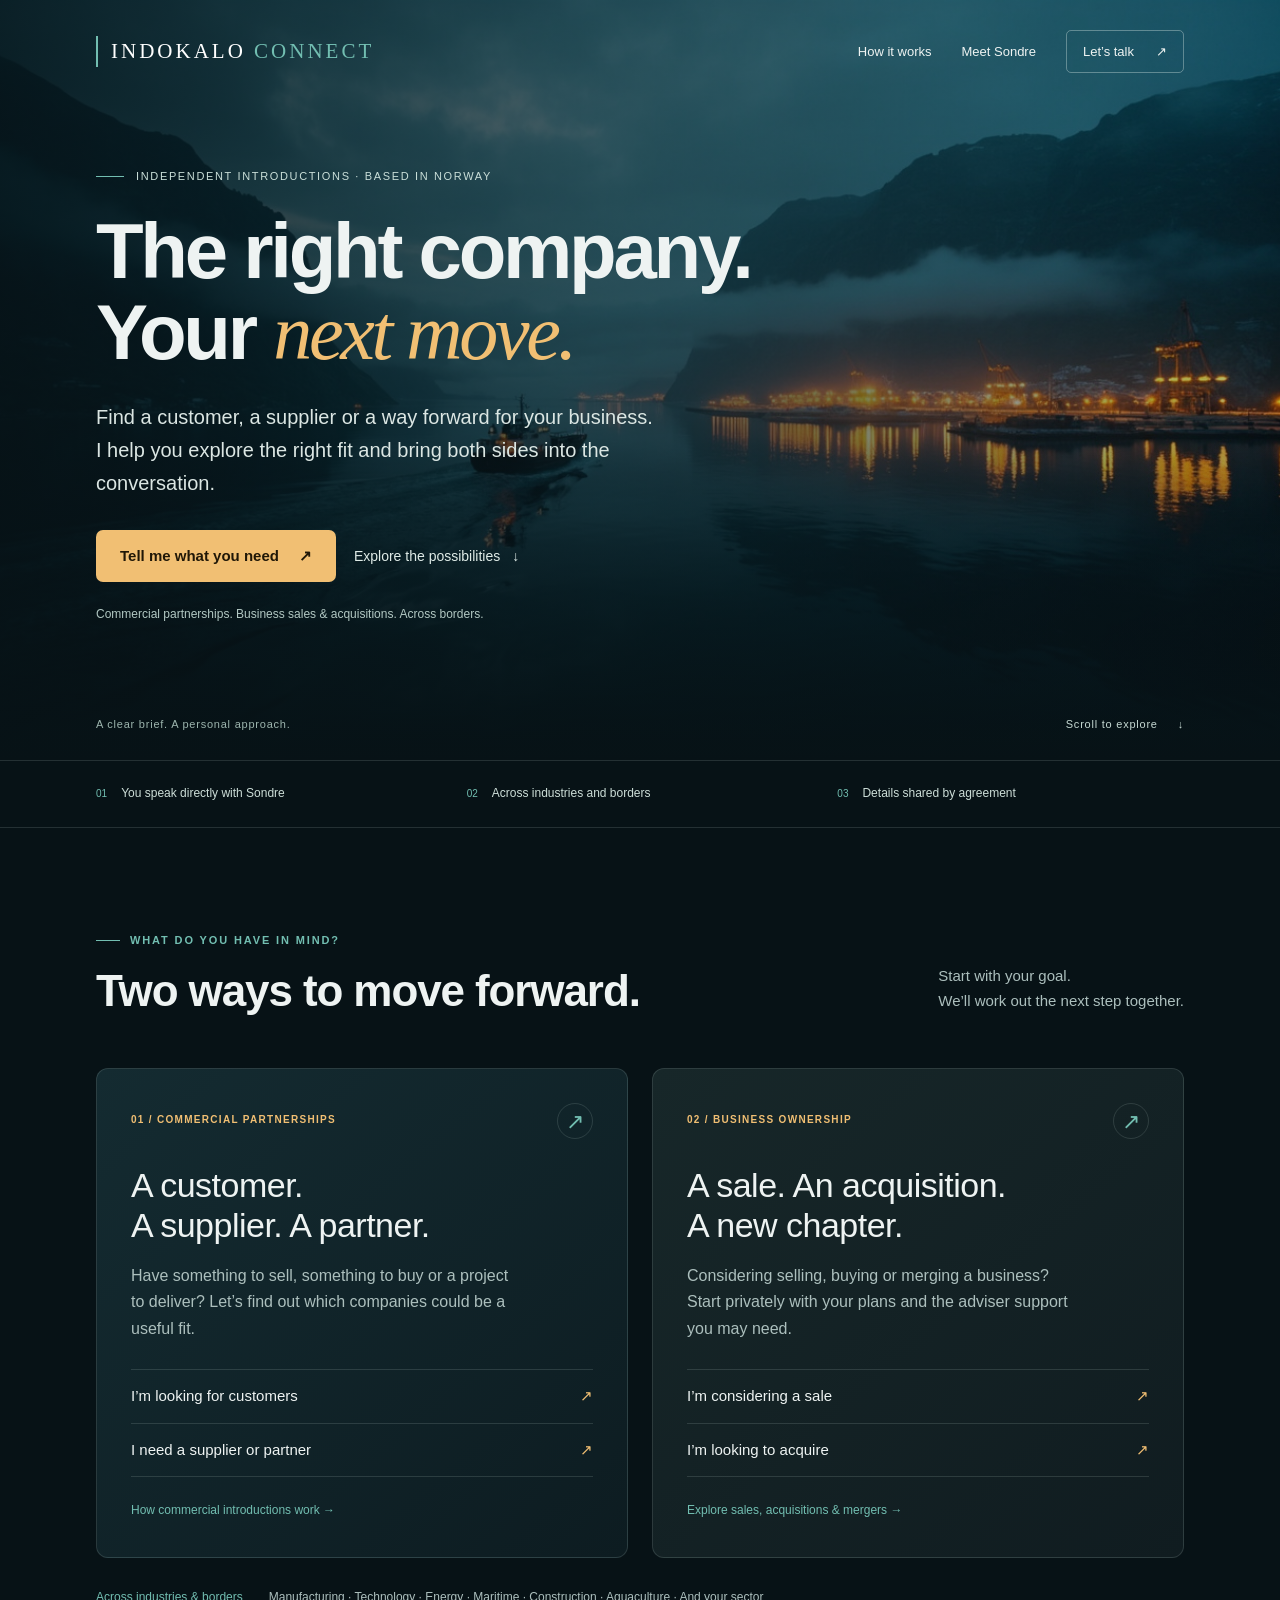
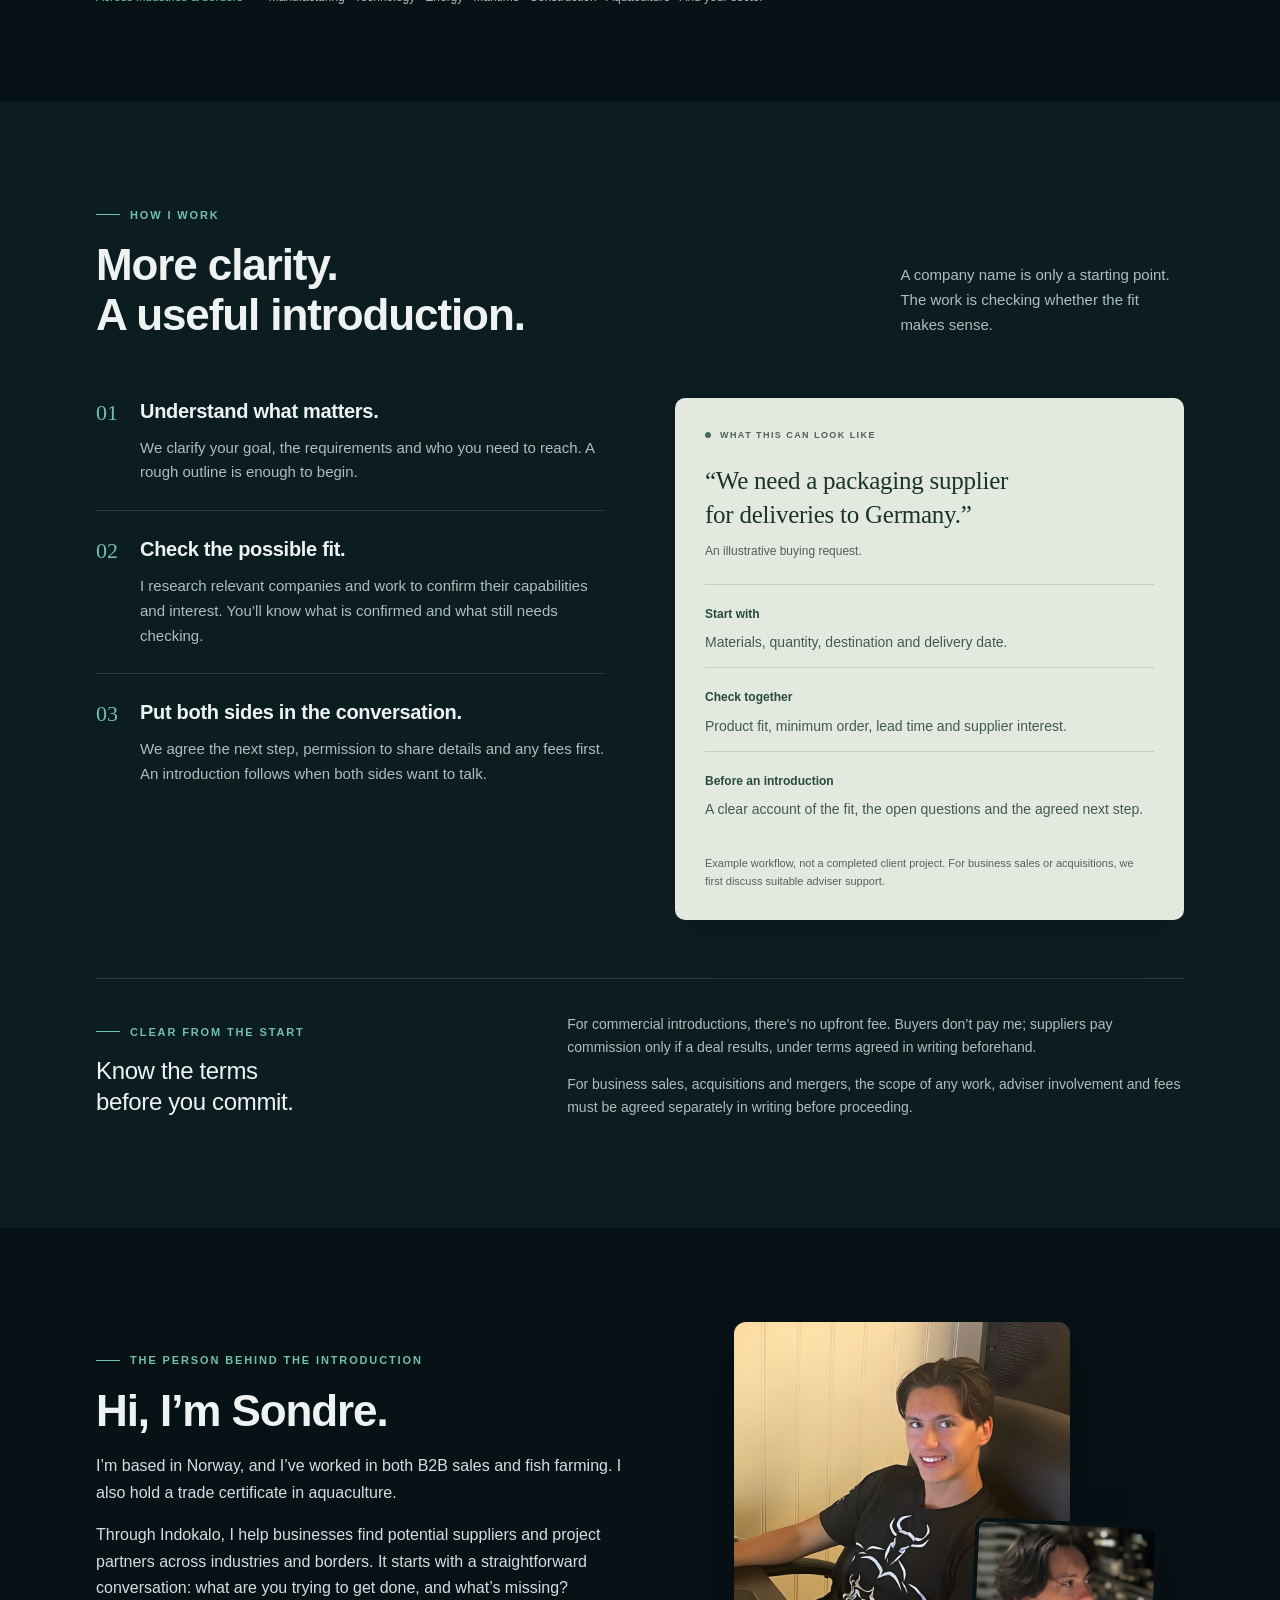
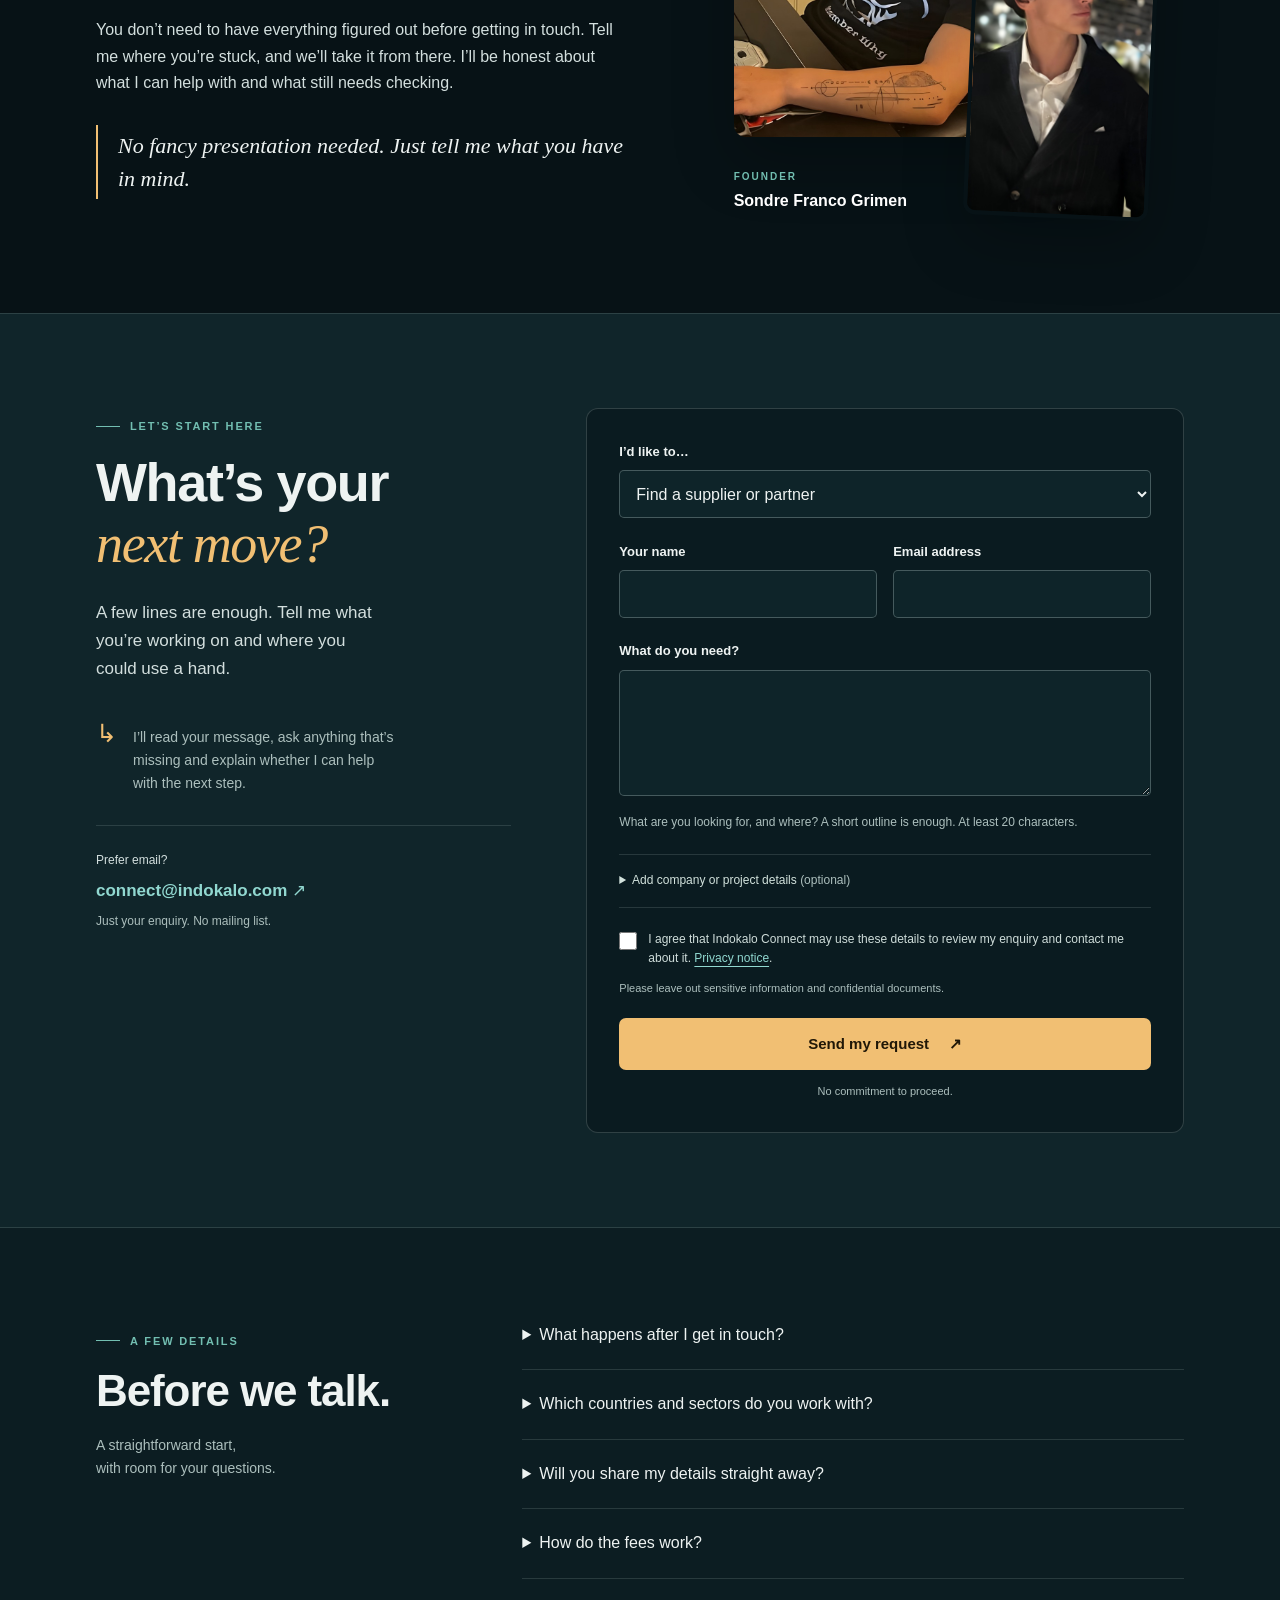
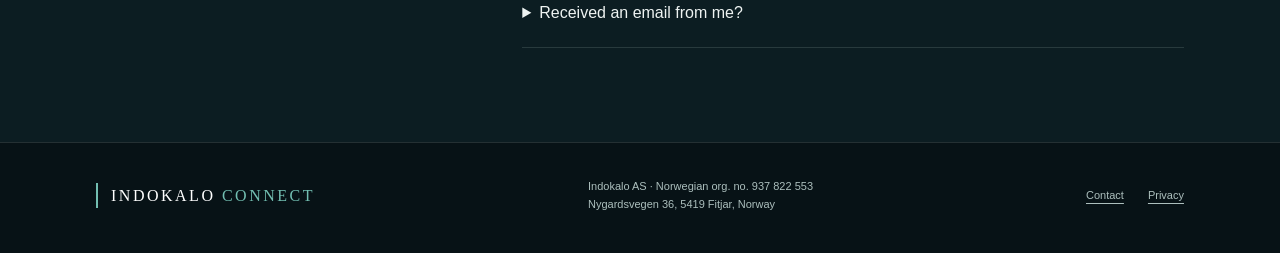
==== commit c8fcf997: "Remove free first conversation messaging" ====
--- a/index.html
+++ b/index.html
@@ -1,6 +1,7 @@
 <!doctype html>
 <html lang="en">
 <head>
+<link rel="icon" type="image/svg+xml" href="favicon.svg">
 <meta charset="utf-8">
 <meta name="viewport" content="width=device-width, initial-scale=1">
 <meta name="theme-color" content="#071216">
@@ -37,7 +38,7 @@
   <div class="hero-bottom innhald"><span>A clear brief. A personal approach.</span><a href="#main" aria-label="Explore what Indokalo can help with">Scroll to explore <span aria-hidden="true">↓</span></a></div>
 </header>
 <main id="main">
-<div class="trust-strip"><div class="innhald trust-items"><span><i aria-hidden="true">01</i> You speak directly with Sondre</span><span><i aria-hidden="true">02</i> Free first conversation</span><span><i aria-hidden="true">03</i> Details shared by agreement</span></div></div>
+<div class="trust-strip"><div class="innhald trust-items"><span><i aria-hidden="true">01</i> You speak directly with Sondre</span><span><i aria-hidden="true">02</i> Across industries and borders</span><span><i aria-hidden="true">03</i> Details shared by agreement</span></div></div>
 <section id="opportunities" class="intro-section" aria-labelledby="start-title"><div class="innhald">
   <div class="section-heading"><div><div class="merke">What do you have in mind?</div><h2 id="start-title">Two ways to move forward.</h2></div><p class="svak">Start with your goal.<br>We’ll work out the next step together.</p></div>
   <div class="to route-cards">
@@ -56,7 +57,7 @@
     </ol>
     <aside class="example-panel" aria-labelledby="example-title"><div class="example-label"><span class="example-dot" aria-hidden="true"></span>WHAT THIS CAN LOOK LIKE</div><h3 id="example-title">“We need a packaging supplier for deliveries to Germany.”</h3><p class="example-caption">An illustrative buying request.</p><div class="example-row"><span>Start with</span><p>Materials, quantity, destination and delivery date.</p></div><div class="example-row"><span>Check together</span><p>Product fit, minimum order, lead time and supplier interest.</p></div><div class="example-row"><span>Before an introduction</span><p>A clear account of the fit, the open questions and the agreed next step.</p></div><p class="example-footnote">Example workflow, not a completed client project. For business sales or acquisitions, we first discuss suitable adviser support.</p></aside>
   </div>
-  <div class="terms-strip"><div><span class="merke">Clear from the start</span><h3>Know the terms before you commit.</h3></div><div><p>For commercial introductions, there’s no upfront fee. Buyers don’t pay me; suppliers pay commission only if a deal results, under terms agreed in writing beforehand.</p><p>Business sale, acquisition and merger enquiries start with a free conversation. Any further work, adviser involvement and fees need a separate written agreement.</p></div></div>
+  <div class="terms-strip"><div><span class="merke">Clear from the start</span><h3>Know the terms before you commit.</h3></div><div><p>For commercial introductions, there’s no upfront fee. Buyers don’t pay me; suppliers pay commission only if a deal results, under terms agreed in writing beforehand.</p><p>For business sales, acquisitions and mergers, the scope of any work, adviser involvement and fees must be agreed separately in writing before proceeding.</p></div></div>
 </div></section>
 <section id="connect" class="djup" aria-labelledby="hello-title"><div class="innhald velkomen">
   <div><div class="merke">The person behind the introduction</div><h2 id="hello-title">Hi, I’m Sondre.</h2><p>I’m based in Norway, and I’ve worked in both B2B sales and fish farming. I also hold a trade certificate in aquaculture.</p><p>Through Indokalo, I help businesses find potential suppliers and project partners across industries and borders. It starts with a straightforward conversation: what are you trying to get done, and what’s missing?</p><p>You don’t need to have everything figured out before getting in touch. Tell me where you’re stuck, and we’ll take it from there. I’ll be honest about what I can help with and what still needs checking.</p><p class="sitat">No fancy presentation needed. Just tell me what you have in mind.</p></div>
@@ -85,7 +86,7 @@
         <label class="consent"><input id="consent" name="consent" type="checkbox" required><span>I agree that Indokalo Connect may use these details to review my enquiry and contact me about it. <a href="privacy.html">Privacy notice</a>.</span></label>
         <p class="small svak form-privacy">Please leave out sensitive information and confidential documents.</p>
         <button class="knapp full submit-button" id="submit-button" type="submit" disabled>Send my request <span aria-hidden="true">↗</span></button>
-        <p class="form-reassurance">Free to enquire. No commitment to proceed.</p>
+        <p class="form-reassurance">No commitment to proceed.</p>
       </div>
       <div id="form-status" class="form-status" role="status" aria-live="polite" aria-atomic="true" tabindex="-1"></div>
       <div id="form-fallback" class="fallback" hidden><a id="fallback-link" href="mailto:connect@indokalo.com">Open this request in your email app ↗</a><p class="small svak">This opens a draft for you to send. You can also write directly to <a href="mailto:connect@indokalo.com">connect@indokalo.com</a>.</p></div>
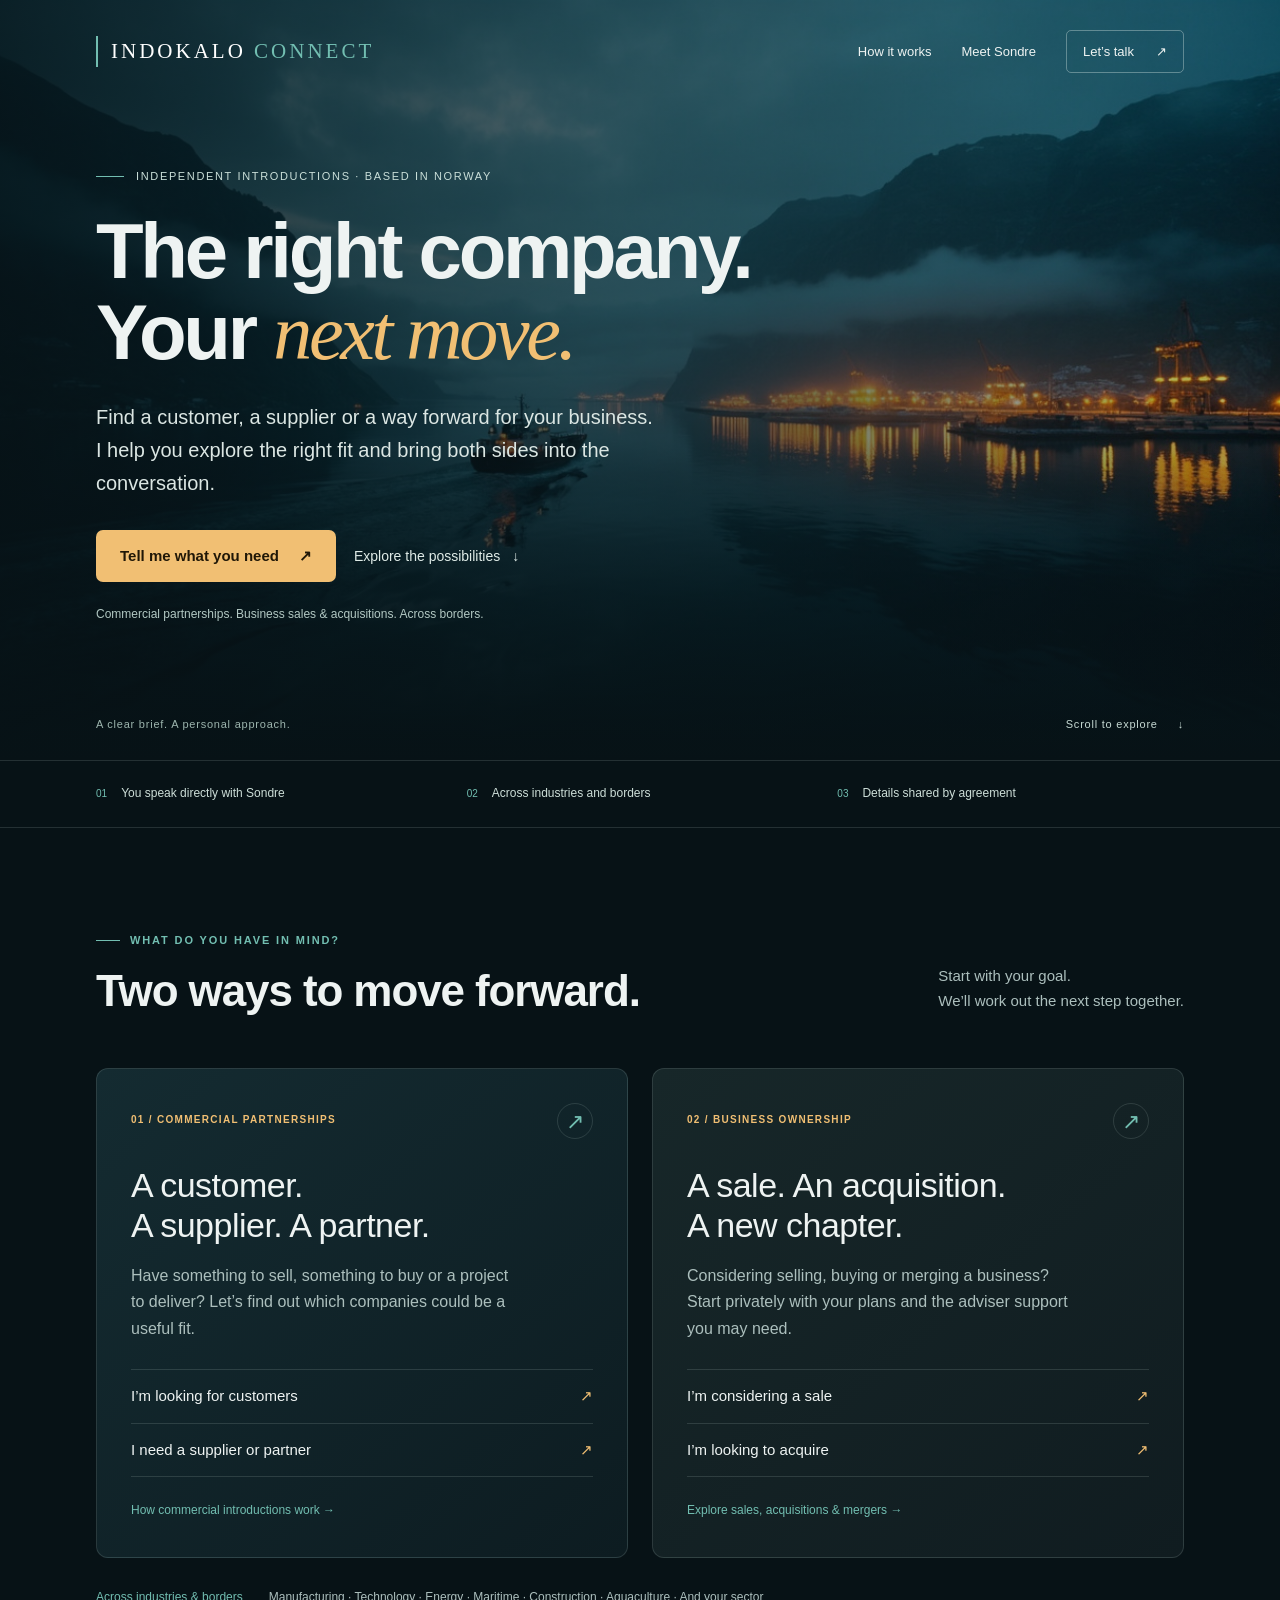
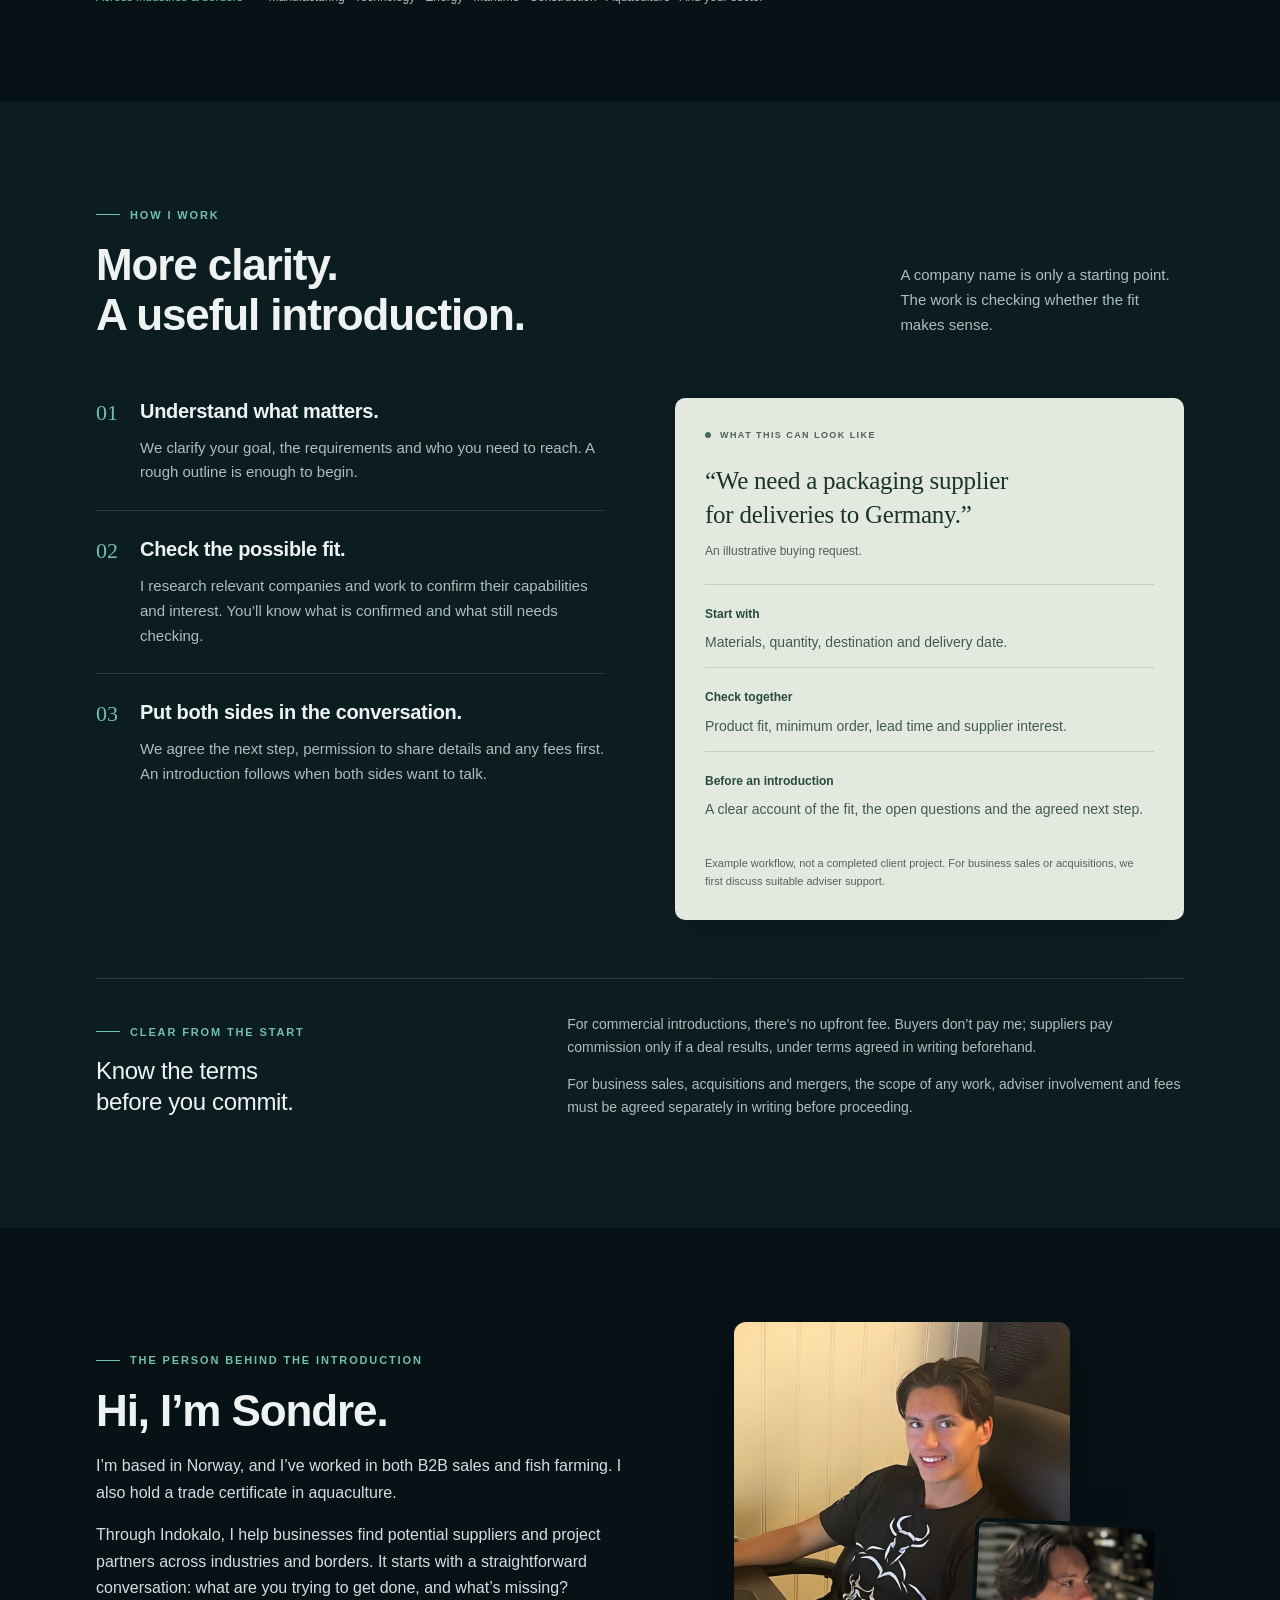
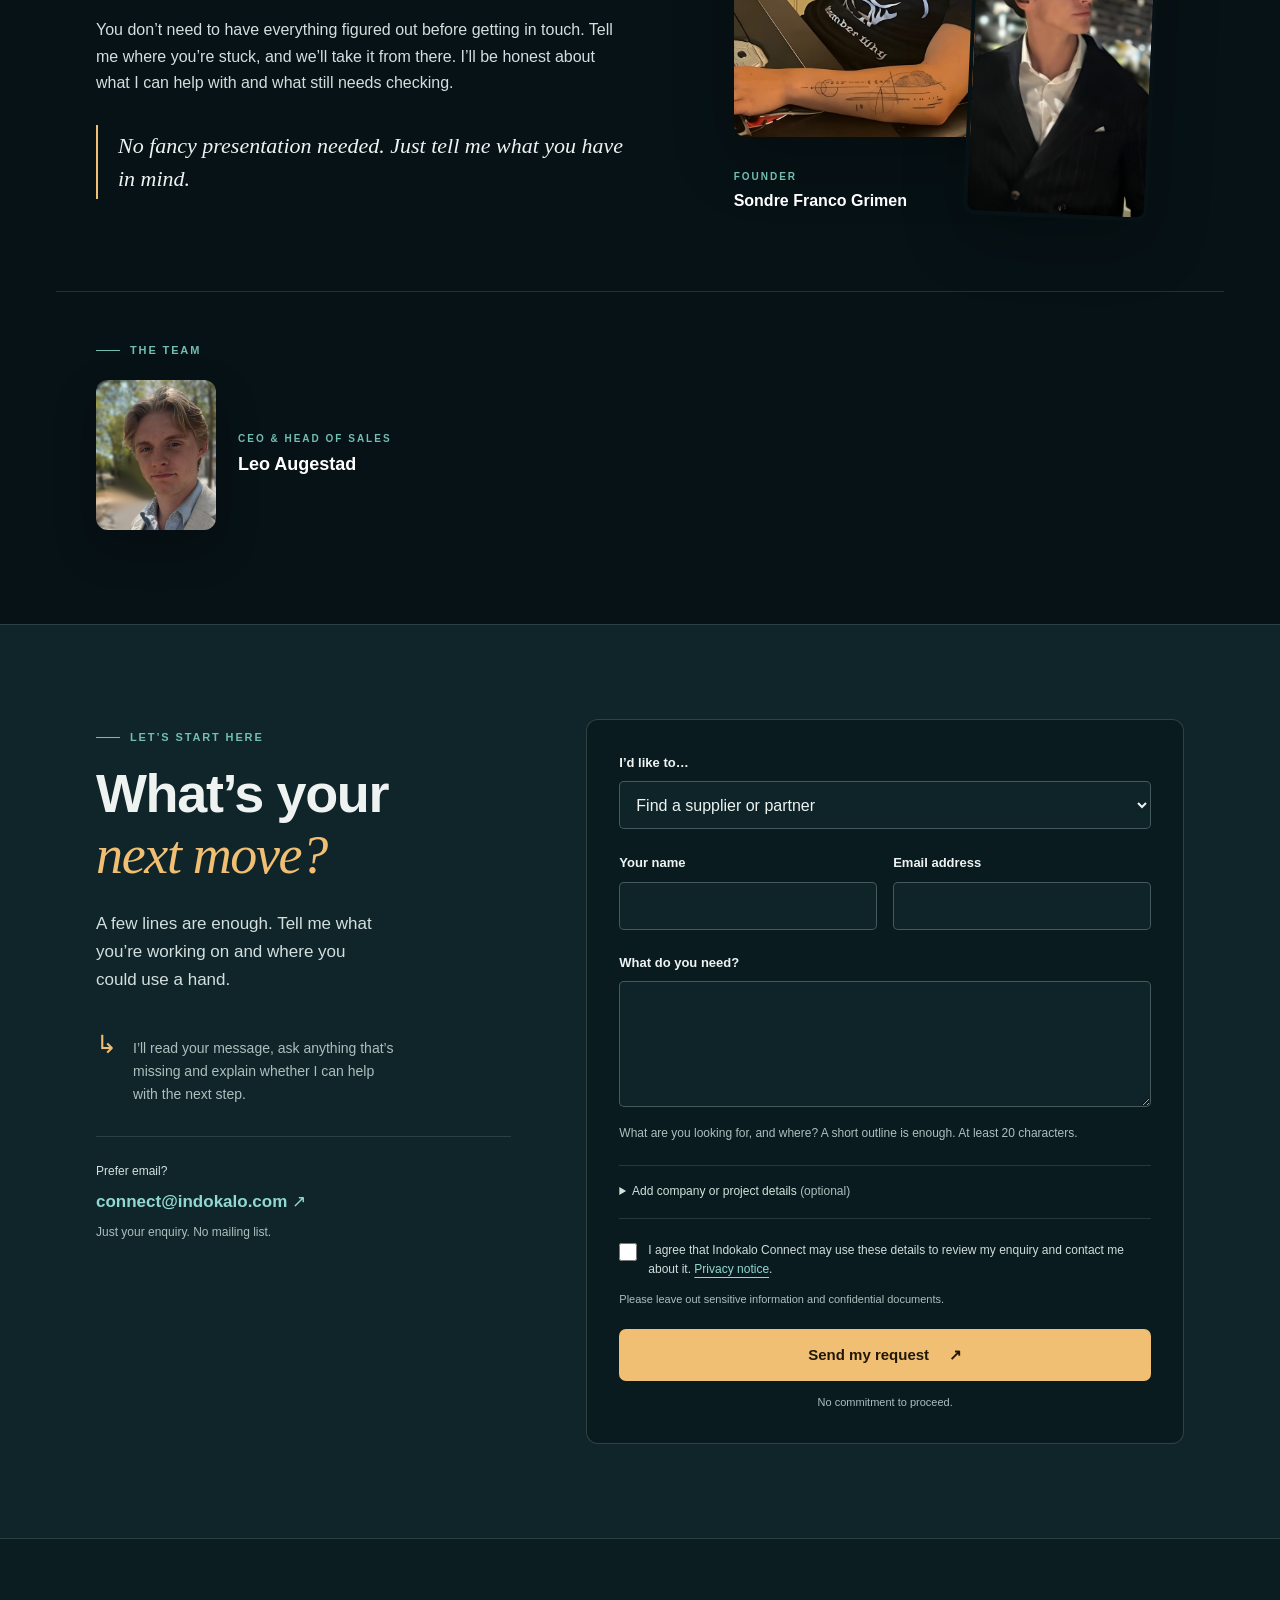
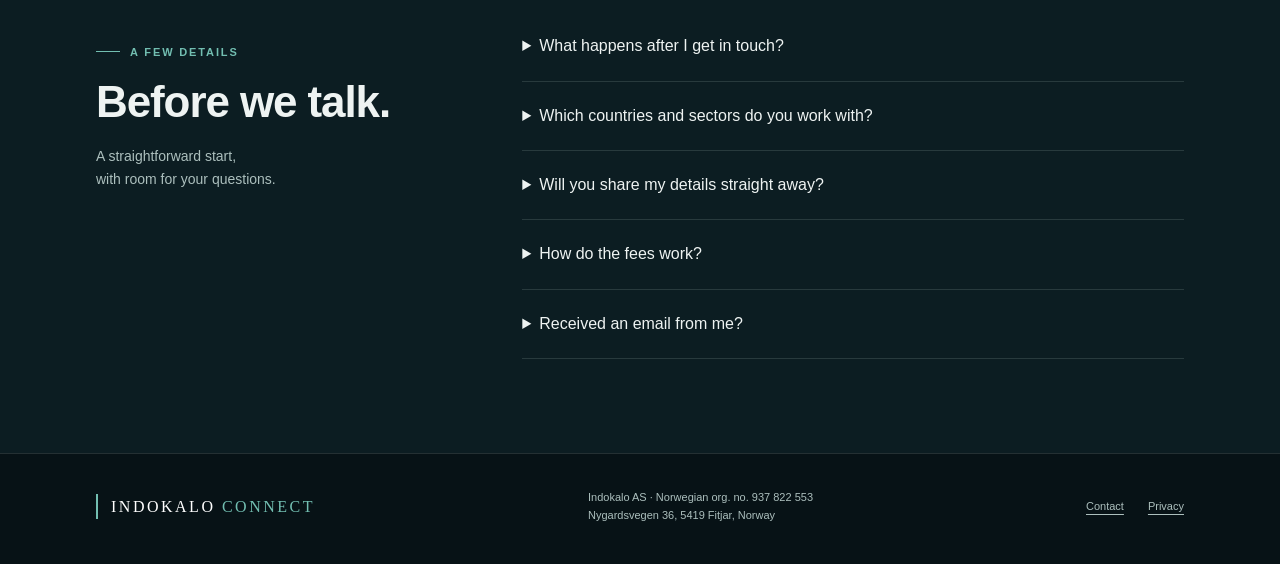
==== commit c30d82a4: "Add Leo Augestad, CEO & Head of Sales, to the team section Co-Authored-By: Claude Opus 5.5 <noreply@" ====
--- a/index.html
+++ b/index.html
@@ -16,7 +16,7 @@
 <meta property="og:image:alt" content="A Norwegian harbour at blue hour">
 <meta name="twitter:card" content="summary_large_image">
 <link rel="preload" as="image" href="hero.jpg">
-<link rel="stylesheet" href="styles.css?v=20261010-polish">
+<link rel="stylesheet" href="styles.css?v=20261022-team">
 <script src="contact.js?v=20261010-polish" defer></script>
 <script type="application/ld+json">{"@context":"https://schema.org","@type":"Organization","name":"Indokalo Connect","legalName":"Indokalo AS","url":"https://indokalo.com/","email":"connect@indokalo.com","identifier":"937822553","founder":{"@type":"Person","name":"Sondre Franco Grimen"},"address":{"@type":"PostalAddress","streetAddress":"Nygardsvegen 36","postalCode":"5419","addressLocality":"Fitjar","addressCountry":"NO"}}</script>
 </head>
@@ -62,7 +62,9 @@
 <section id="connect" class="djup" aria-labelledby="hello-title"><div class="innhald velkomen">
   <div><div class="merke">The person behind the introduction</div><h2 id="hello-title">Hi, I’m Sondre.</h2><p>I’m based in Norway, and I’ve worked in both B2B sales and fish farming. I also hold a trade certificate in aquaculture.</p><p>Through Indokalo, I help businesses find potential suppliers and project partners across industries and borders. It starts with a straightforward conversation: what are you trying to get done, and what’s missing?</p><p>You don’t need to have everything figured out before getting in touch. Tell me where you’re stuck, and we’ll take it from there. I’ll be honest about what I can help with and what still needs checking.</p><p class="sitat">No fancy presentation needed. Just tell me what you have in mind.</p></div>
   <div class="collage"><figure class="foto stor"><img src="sondre-pult.jpg" alt="Sondre Franco Grimen smiling at his desk" width="960" height="1186" loading="lazy"></figure><figure class="foto liten"><img src="sondre-franco-grimen-3.jpg" alt="Sondre Franco Grimen in a dark pinstripe suit" width="768" height="1236" loading="lazy"></figure><div class="namneskilt"><span class="tittel">Founder</span>Sondre Franco Grimen</div></div>
-</div></section>
+</div>
+<div class="innhald team" aria-labelledby="team-title"><div class="merke" id="team-title">The team</div><div class="team-kort"><figure class="team-foto"><img src="leo-augestad.jpg" alt="Leo Augestad in a light grey jacket and blue shirt" width="640" height="800" loading="lazy"></figure><div class="team-namn"><span class="tittel">CEO &amp; Head of Sales</span>Leo Augestad</div></div></div>
+</section>
 <section id="request" class="request-section" aria-labelledby="request-title"><div class="innhald request-layout">
   <div class="request-intro"><div class="merke">Let’s start here</div><h2 id="request-title">What’s your<br><em>next move?</em></h2><p>A few lines are enough. Tell me what you’re working on and where you could use a hand.</p><div class="reply-note"><span class="reply-mark" aria-hidden="true">↳</span><p>I’ll read your message, ask anything that’s missing and explain whether I can help with the next step.</p></div><div class="request-aside"><p class="small">Prefer email?</p><a href="mailto:connect@indokalo.com">connect@indokalo.com <span aria-hidden="true">↗</span></a><p class="small svak">Just your enquiry. No mailing list.</p></div></div>
   <div class="form-panel">
--- a/styles.css
+++ b/styles.css
@@ -113,6 +113,12 @@
 .foto.liten { position: absolute; right: 0; bottom: 0; width: 44%; aspect-ratio: 768/1236; border: 4px solid var(--natt); transform: rotate(2.5deg); }
 .namneskilt { position: absolute; left: 0; bottom: 6px; font-size: 16px; font-weight: 600; color: #fff; max-width: 52%; line-height: 1.4; }
 .namneskilt .tittel { display: block; font-size: 10px; letter-spacing: .2em; text-transform: uppercase; color: var(--teal); margin-bottom: 6px; }
+.team { margin-top: 72px; padding-top: 40px; border-top: 1px solid rgba(255,255,255,.12); }
+.team-kort { display: flex; align-items: center; gap: 22px; margin-top: 20px; }
+.team-foto { margin: 0; flex: none; width: 120px; aspect-ratio: 4/5; overflow: hidden; border-radius: 12px; box-shadow: 0 18px 40px rgba(0,0,0,.25); }
+.team-foto img { width: 100%; height: 100%; object-fit: cover; display: block; }
+.team-namn { font-size: 18px; font-weight: 600; color: #fff; line-height: 1.4; }
+.team-namn .tittel { display: block; font-size: 10px; letter-spacing: .2em; text-transform: uppercase; color: var(--teal); margin-bottom: 6px; }
 .request-section { background: #10252a; border-top: 1px solid var(--kant); border-bottom: 1px solid var(--kant); }
 .request-layout { display: grid; grid-template-columns: .82fr 1.18fr; gap: 75px; align-items: start; }
 .request-intro { position: sticky; top: 34px; }
@@ -230,6 +236,7 @@
   .terms-strip { gap: 22px; margin-top: 36px; }
   .terms-strip h3 { max-width: none; }
   .velkomen { gap: 42px; }
+  .team { margin-top: 48px; padding-top: 32px; }
   .collage { max-width: 380px; }
   .request-layout { gap: 34px; }
   .request-intro { position: static; }
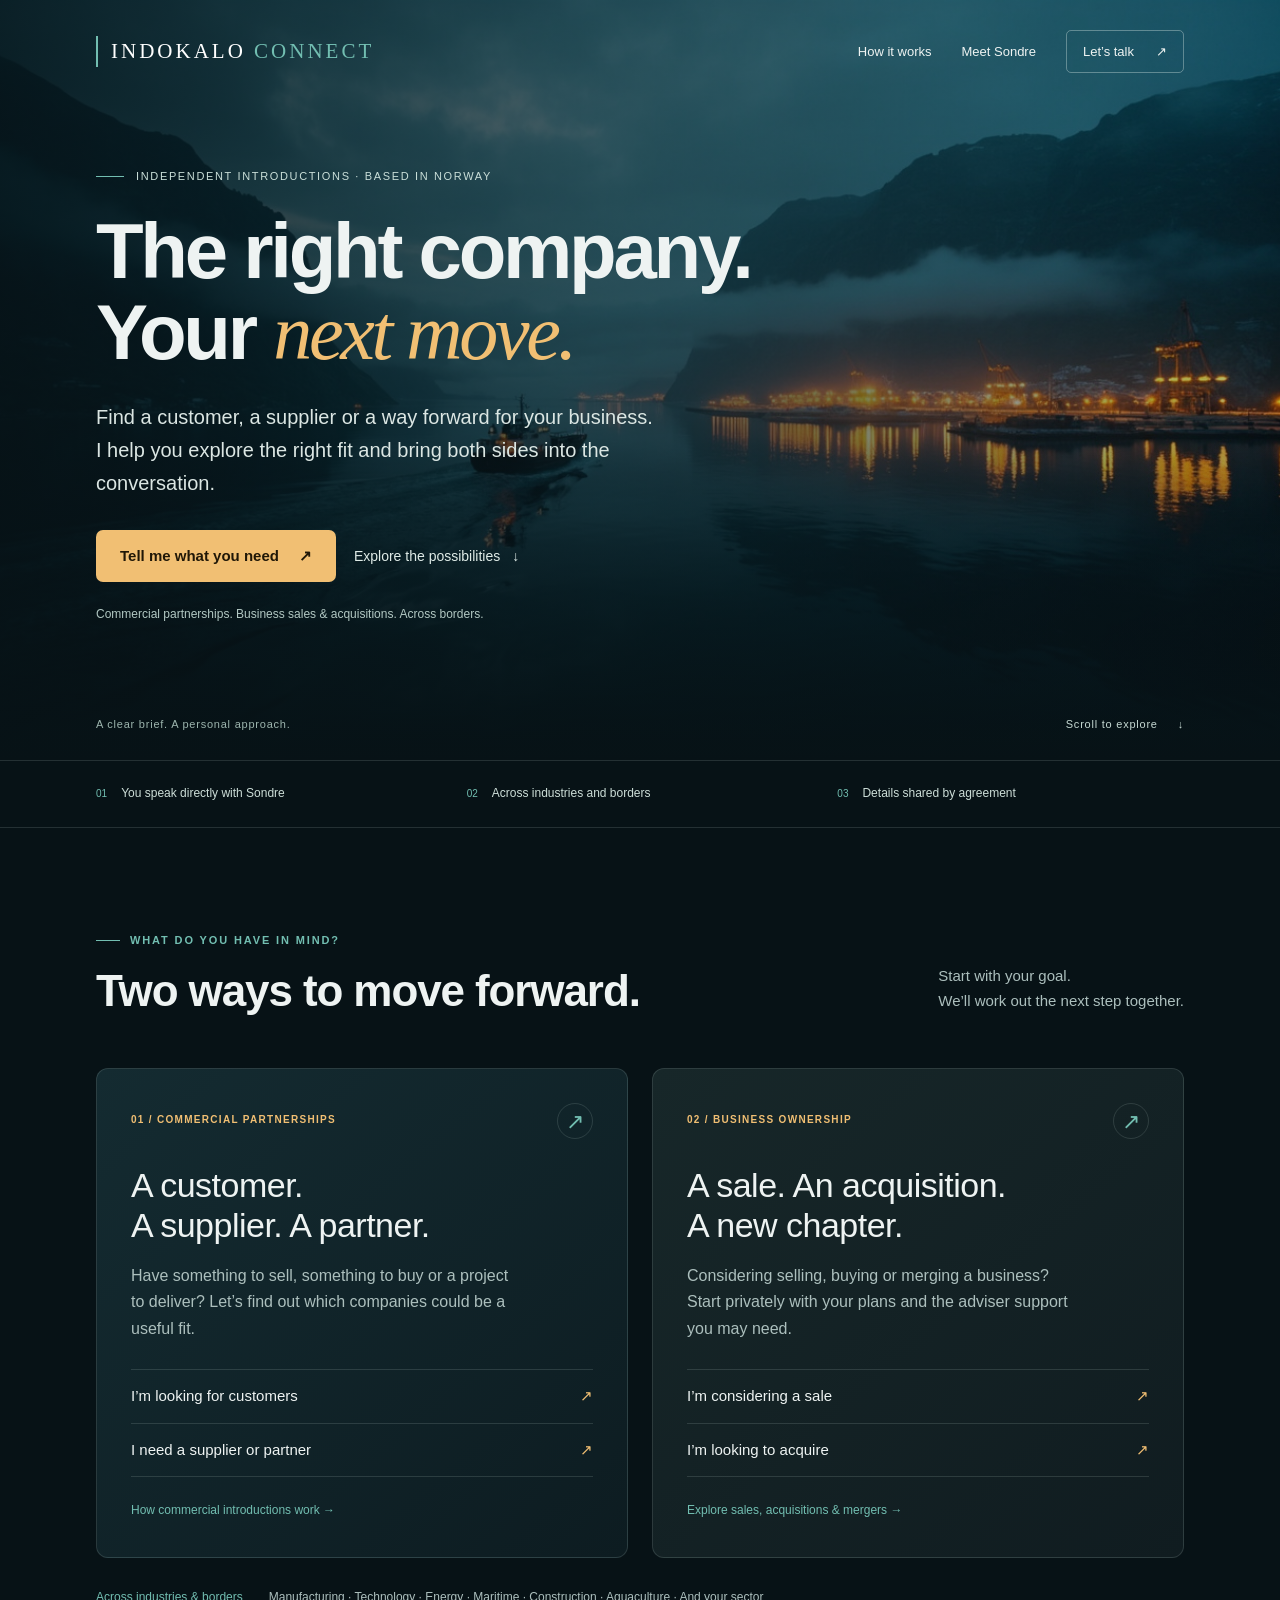
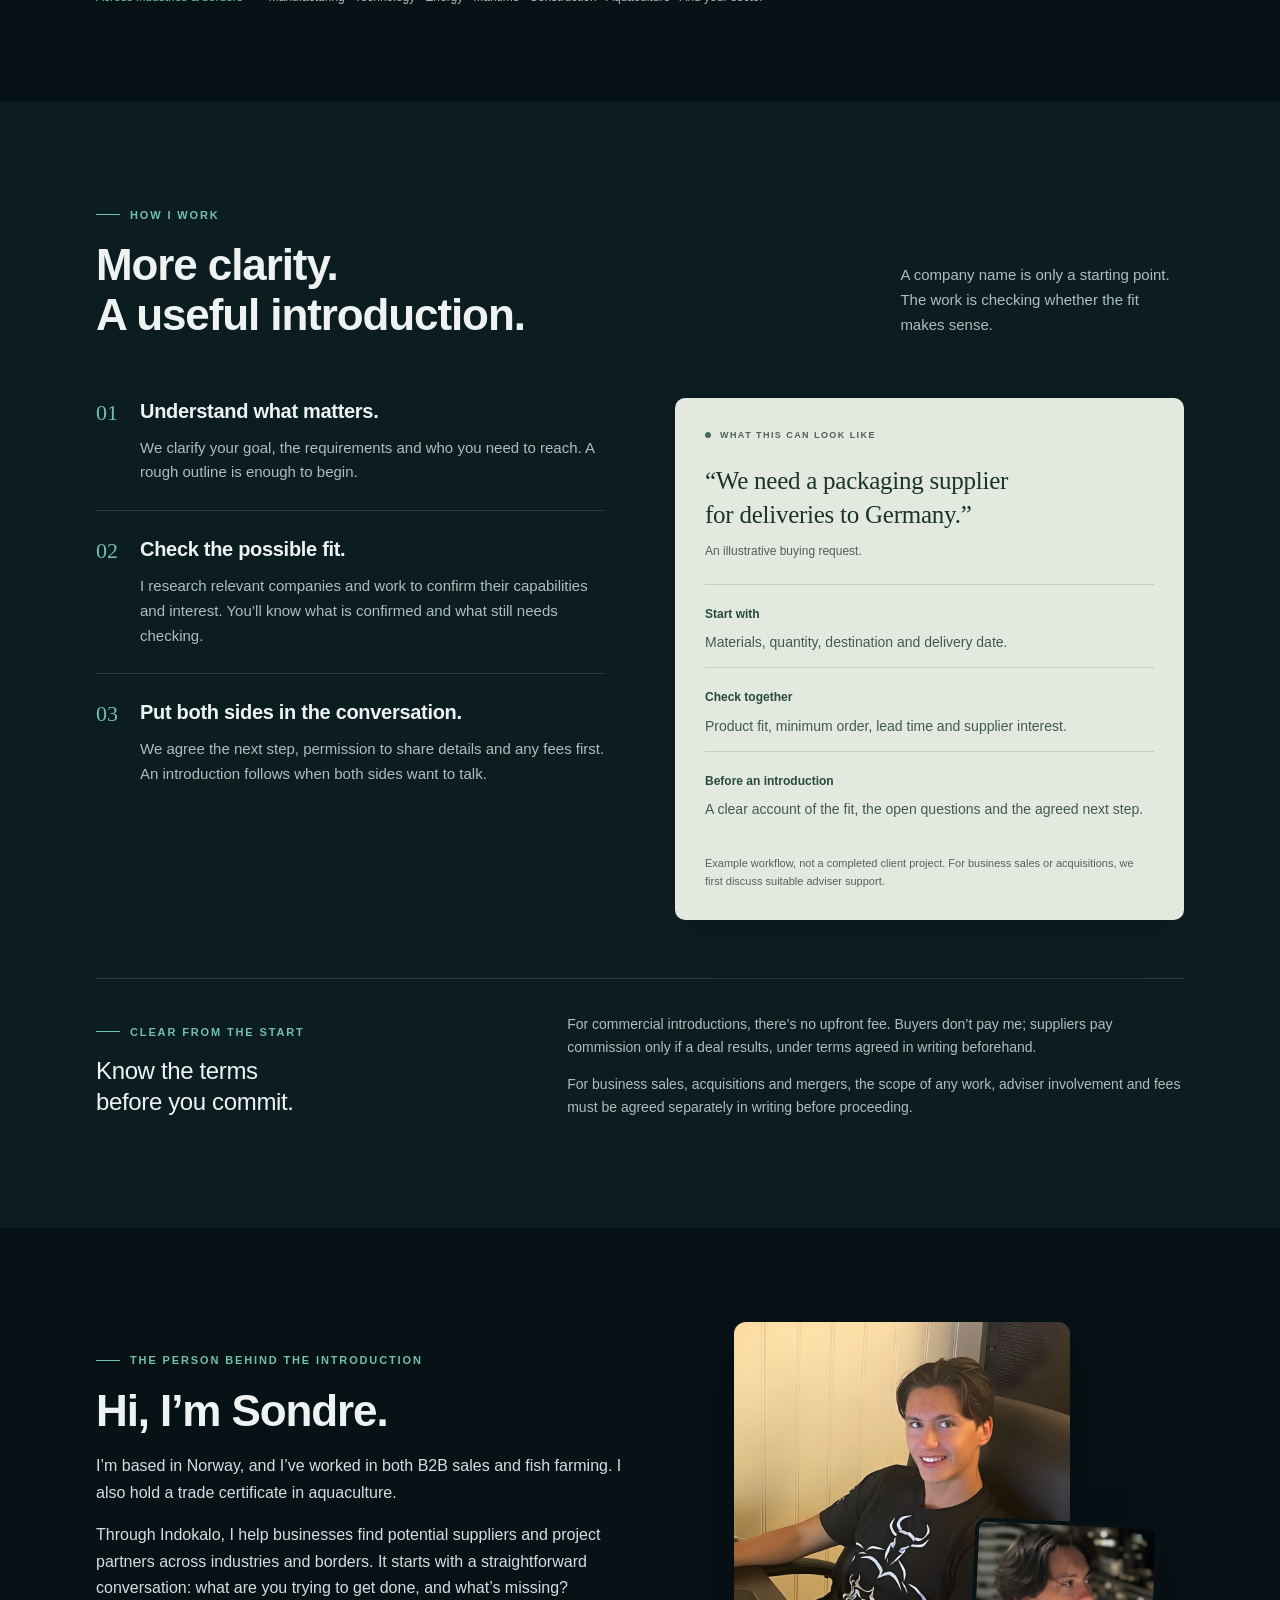
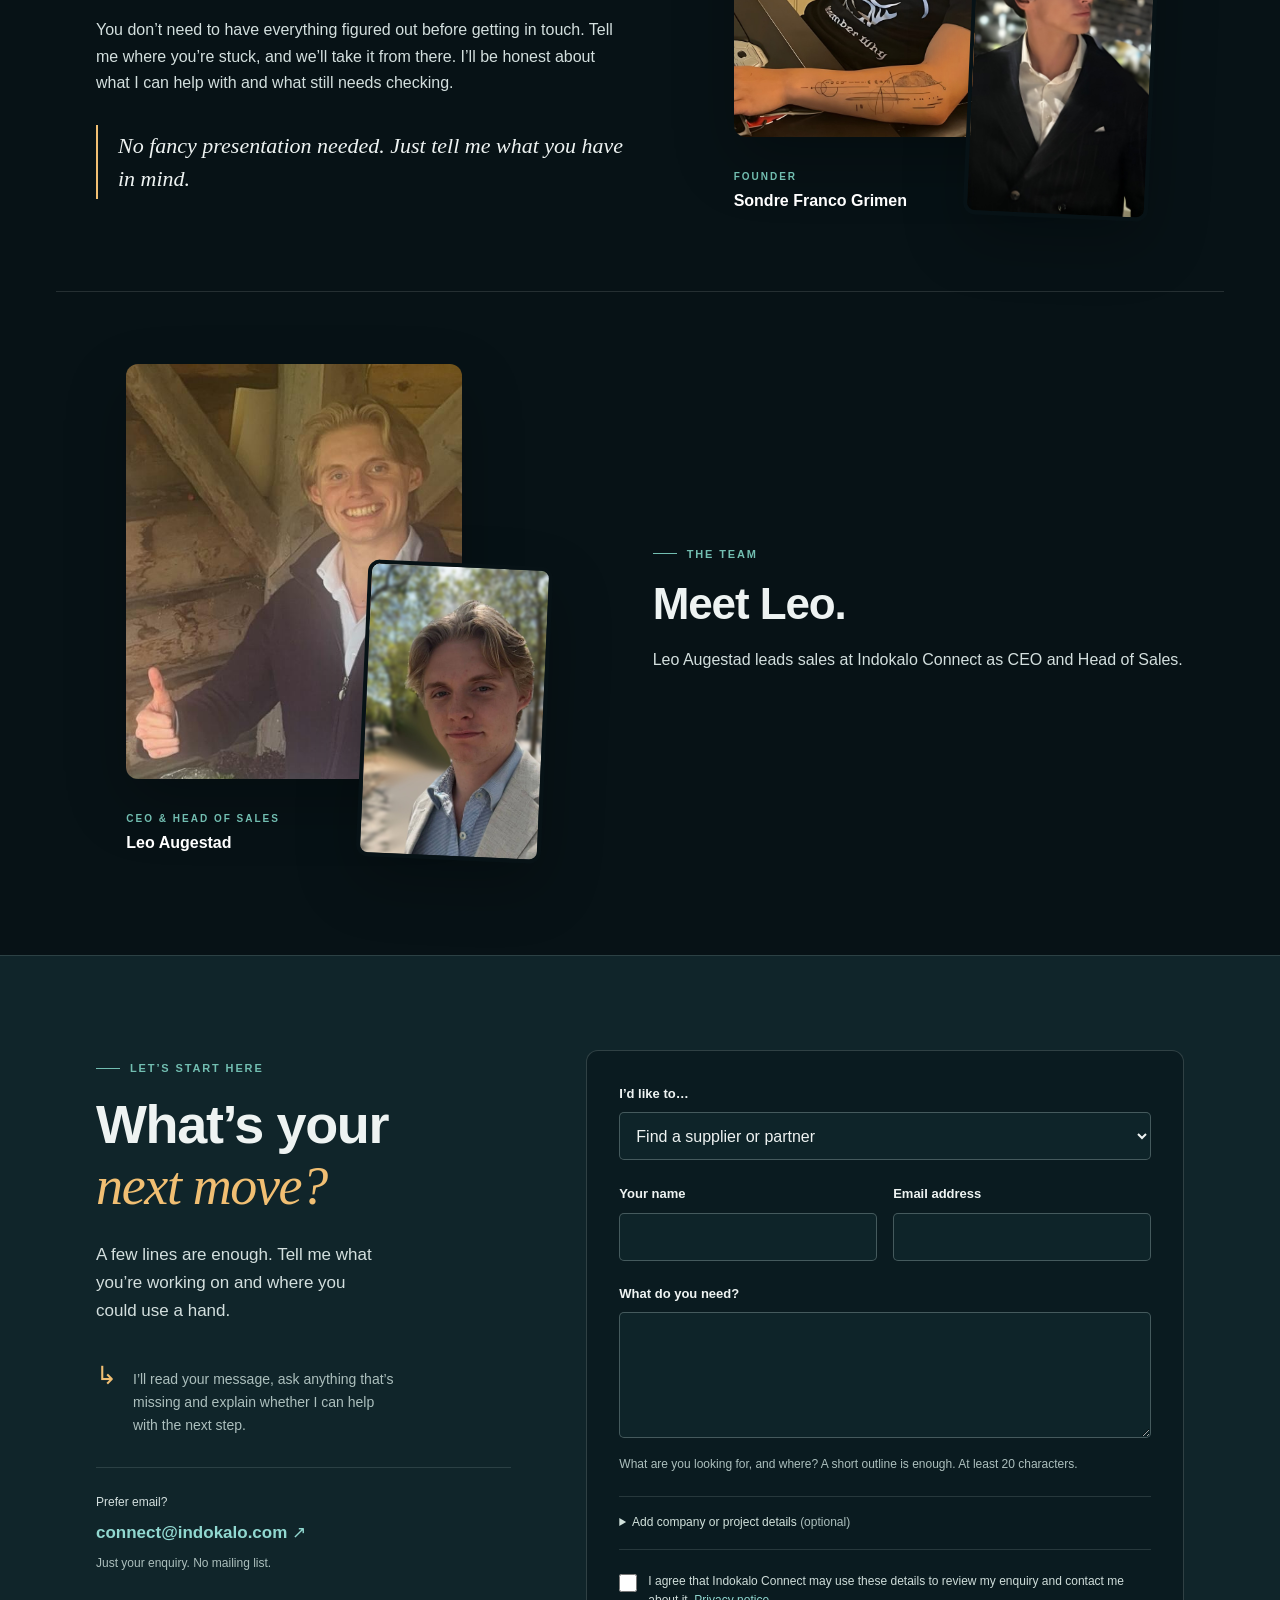
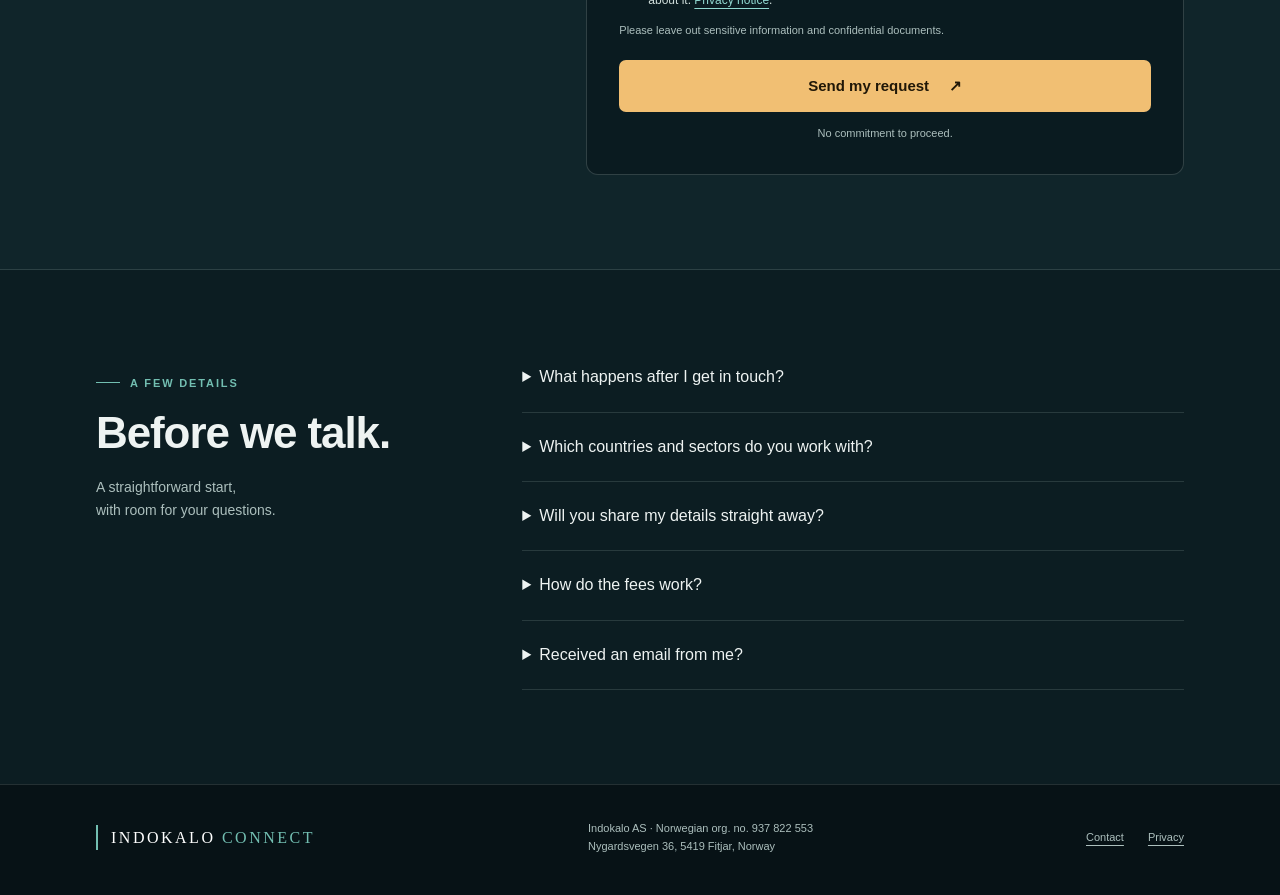
==== commit d1476757: "Give Leo the same two-photo layout as Sondre, with a new photo Co-Authored-By: Claude Opus 5.5 <nore" ====
--- a/index.html
+++ b/index.html
@@ -16,7 +16,7 @@
 <meta property="og:image:alt" content="A Norwegian harbour at blue hour">
 <meta name="twitter:card" content="summary_large_image">
 <link rel="preload" as="image" href="hero.jpg">
-<link rel="stylesheet" href="styles.css?v=20261022-team">
+<link rel="stylesheet" href="styles.css?v=20261022-team2">
 <script src="contact.js?v=20261010-polish" defer></script>
 <script type="application/ld+json">{"@context":"https://schema.org","@type":"Organization","name":"Indokalo Connect","legalName":"Indokalo AS","url":"https://indokalo.com/","email":"connect@indokalo.com","identifier":"937822553","founder":{"@type":"Person","name":"Sondre Franco Grimen"},"address":{"@type":"PostalAddress","streetAddress":"Nygardsvegen 36","postalCode":"5419","addressLocality":"Fitjar","addressCountry":"NO"}}</script>
 </head>
@@ -63,7 +63,7 @@
   <div><div class="merke">The person behind the introduction</div><h2 id="hello-title">Hi, I’m Sondre.</h2><p>I’m based in Norway, and I’ve worked in both B2B sales and fish farming. I also hold a trade certificate in aquaculture.</p><p>Through Indokalo, I help businesses find potential suppliers and project partners across industries and borders. It starts with a straightforward conversation: what are you trying to get done, and what’s missing?</p><p>You don’t need to have everything figured out before getting in touch. Tell me where you’re stuck, and we’ll take it from there. I’ll be honest about what I can help with and what still needs checking.</p><p class="sitat">No fancy presentation needed. Just tell me what you have in mind.</p></div>
   <div class="collage"><figure class="foto stor"><img src="sondre-pult.jpg" alt="Sondre Franco Grimen smiling at his desk" width="960" height="1186" loading="lazy"></figure><figure class="foto liten"><img src="sondre-franco-grimen-3.jpg" alt="Sondre Franco Grimen in a dark pinstripe suit" width="768" height="1236" loading="lazy"></figure><div class="namneskilt"><span class="tittel">Founder</span>Sondre Franco Grimen</div></div>
 </div>
-<div class="innhald team" aria-labelledby="team-title"><div class="merke" id="team-title">The team</div><div class="team-kort"><figure class="team-foto"><img src="leo-augestad.jpg" alt="Leo Augestad in a light grey jacket and blue shirt" width="640" height="800" loading="lazy"></figure><div class="team-namn"><span class="tittel">CEO &amp; Head of Sales</span>Leo Augestad</div></div></div>
+<div class="innhald velkomen team"><div class="collage team-collage"><figure class="foto stor"><img src="leo-augestad-2.jpg" alt="Leo Augestad smiling and giving a thumbs up" width="524" height="896" loading="lazy"></figure><figure class="foto liten"><img src="leo-augestad.jpg" alt="Leo Augestad in a light grey jacket and blue shirt" width="768" height="1236" loading="lazy"></figure><div class="namneskilt"><span class="tittel">CEO &amp; Head of Sales</span>Leo Augestad</div></div><div><div class="merke">The team</div><h2 id="team-title">Meet Leo.</h2><p>Leo Augestad leads sales at Indokalo Connect as CEO and Head of Sales.</p></div></div>
 </section>
 <section id="request" class="request-section" aria-labelledby="request-title"><div class="innhald request-layout">
   <div class="request-intro"><div class="merke">Let’s start here</div><h2 id="request-title">What’s your<br><em>next move?</em></h2><p>A few lines are enough. Tell me what you’re working on and where you could use a hand.</p><div class="reply-note"><span class="reply-mark" aria-hidden="true">↳</span><p>I’ll read your message, ask anything that’s missing and explain whether I can help with the next step.</p></div><div class="request-aside"><p class="small">Prefer email?</p><a href="mailto:connect@indokalo.com">connect@indokalo.com <span aria-hidden="true">↗</span></a><p class="small svak">Just your enquiry. No mailing list.</p></div></div>
--- a/styles.css
+++ b/styles.css
@@ -113,12 +113,8 @@
 .foto.liten { position: absolute; right: 0; bottom: 0; width: 44%; aspect-ratio: 768/1236; border: 4px solid var(--natt); transform: rotate(2.5deg); }
 .namneskilt { position: absolute; left: 0; bottom: 6px; font-size: 16px; font-weight: 600; color: #fff; max-width: 52%; line-height: 1.4; }
 .namneskilt .tittel { display: block; font-size: 10px; letter-spacing: .2em; text-transform: uppercase; color: var(--teal); margin-bottom: 6px; }
-.team { margin-top: 72px; padding-top: 40px; border-top: 1px solid rgba(255,255,255,.12); }
-.team-kort { display: flex; align-items: center; gap: 22px; margin-top: 20px; }
-.team-foto { margin: 0; flex: none; width: 120px; aspect-ratio: 4/5; overflow: hidden; border-radius: 12px; box-shadow: 0 18px 40px rgba(0,0,0,.25); }
-.team-foto img { width: 100%; height: 100%; object-fit: cover; display: block; }
-.team-namn { font-size: 18px; font-weight: 600; color: #fff; line-height: 1.4; }
-.team-namn .tittel { display: block; font-size: 10px; letter-spacing: .2em; text-transform: uppercase; color: var(--teal); margin-bottom: 6px; }
+.team { margin-top: 72px; padding-top: 72px; border-top: 1px solid rgba(255,255,255,.12); grid-template-columns: .95fr 1.05fr; }
+.team-collage .foto.stor img { object-position: 50% 20%; }
 .request-section { background: #10252a; border-top: 1px solid var(--kant); border-bottom: 1px solid var(--kant); }
 .request-layout { display: grid; grid-template-columns: .82fr 1.18fr; gap: 75px; align-items: start; }
 .request-intro { position: sticky; top: 34px; }
@@ -236,7 +232,7 @@
   .terms-strip { gap: 22px; margin-top: 36px; }
   .terms-strip h3 { max-width: none; }
   .velkomen { gap: 42px; }
-  .team { margin-top: 48px; padding-top: 32px; }
+  .team { margin-top: 48px; padding-top: 48px; }
   .collage { max-width: 380px; }
   .request-layout { gap: 34px; }
   .request-intro { position: static; }
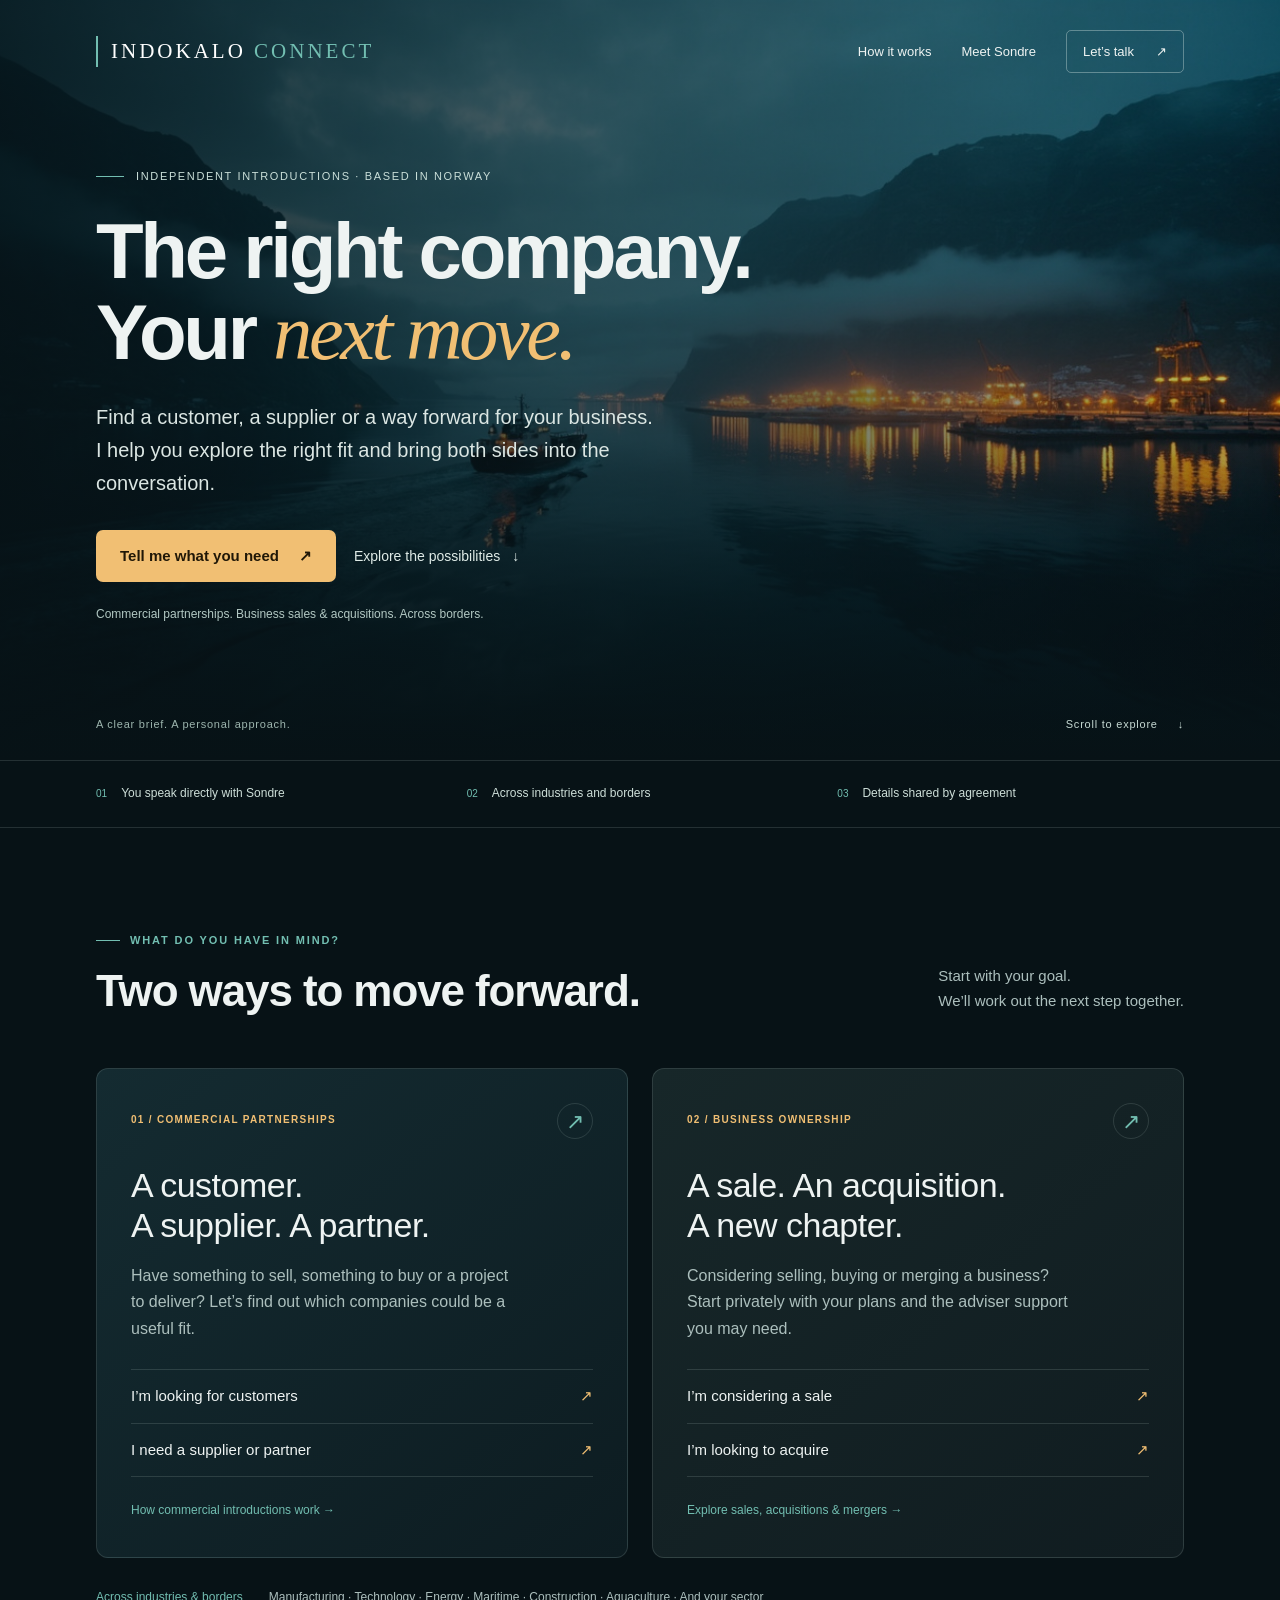
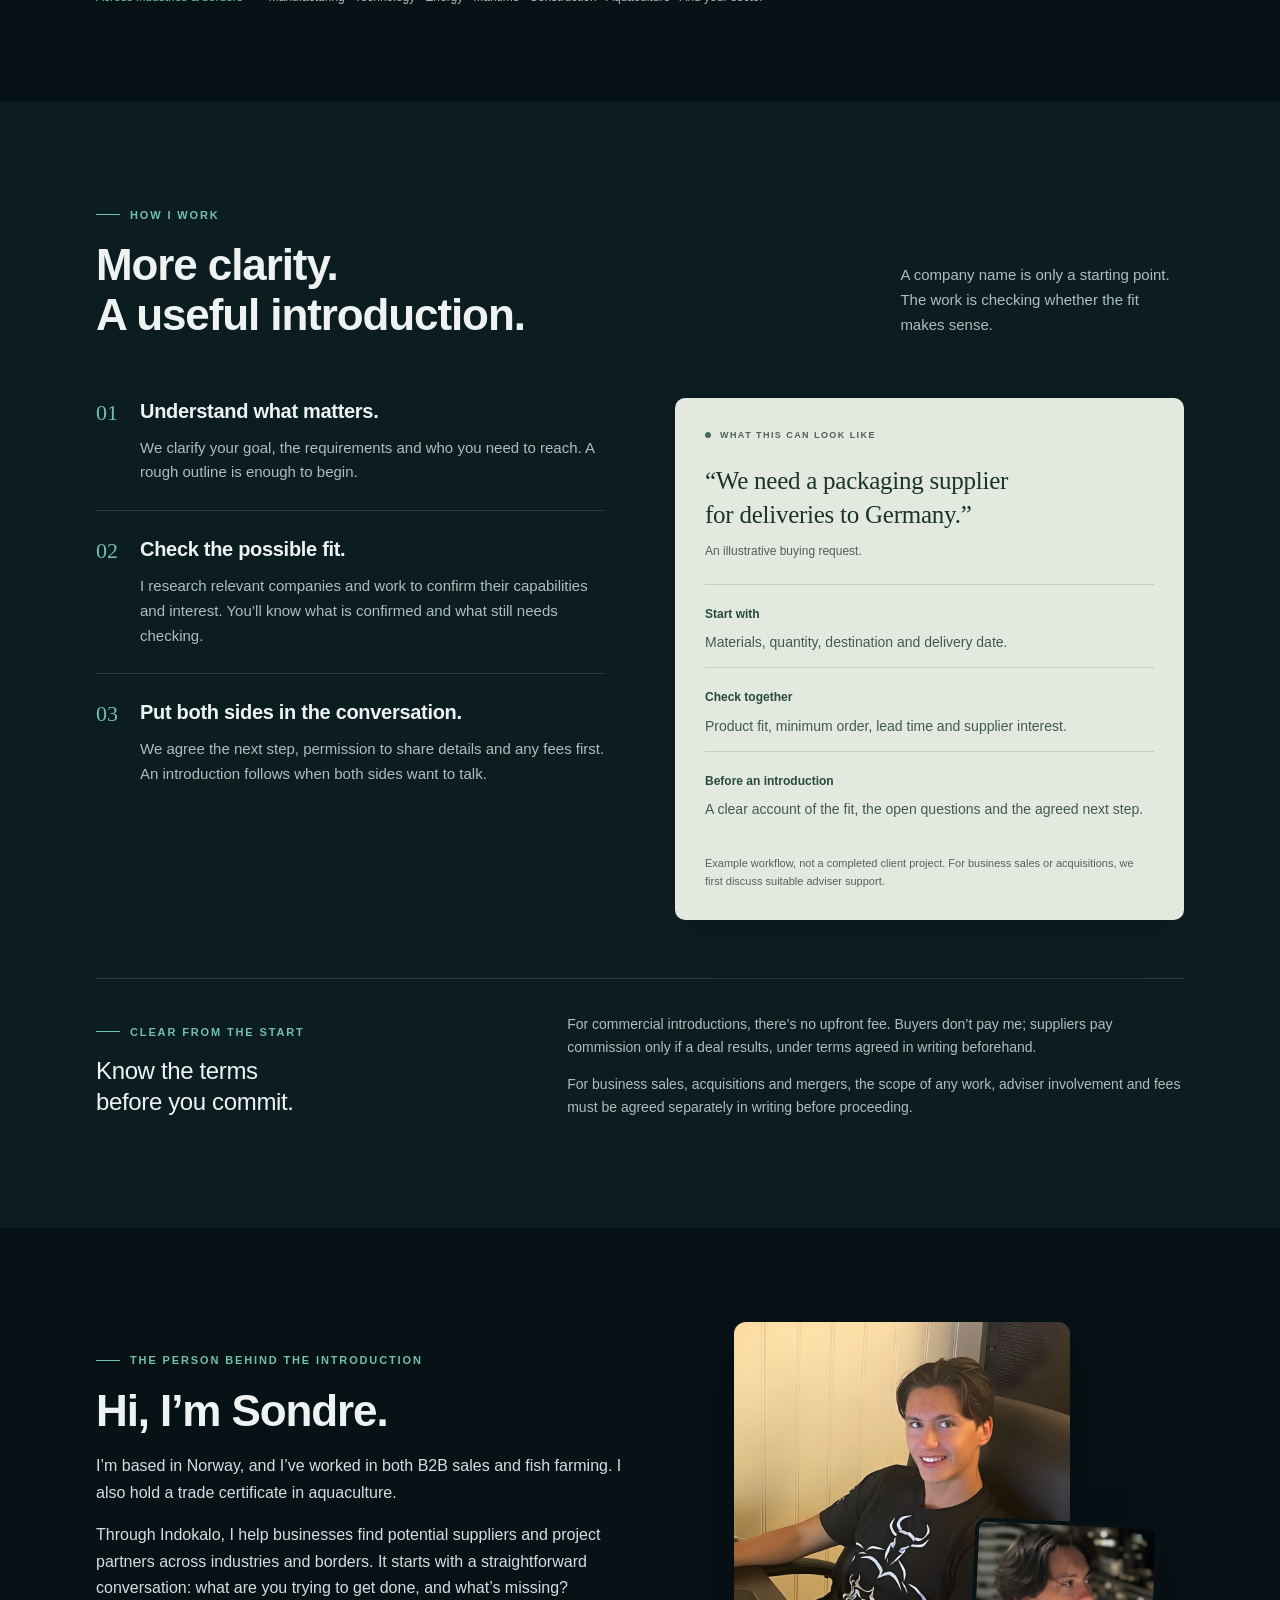
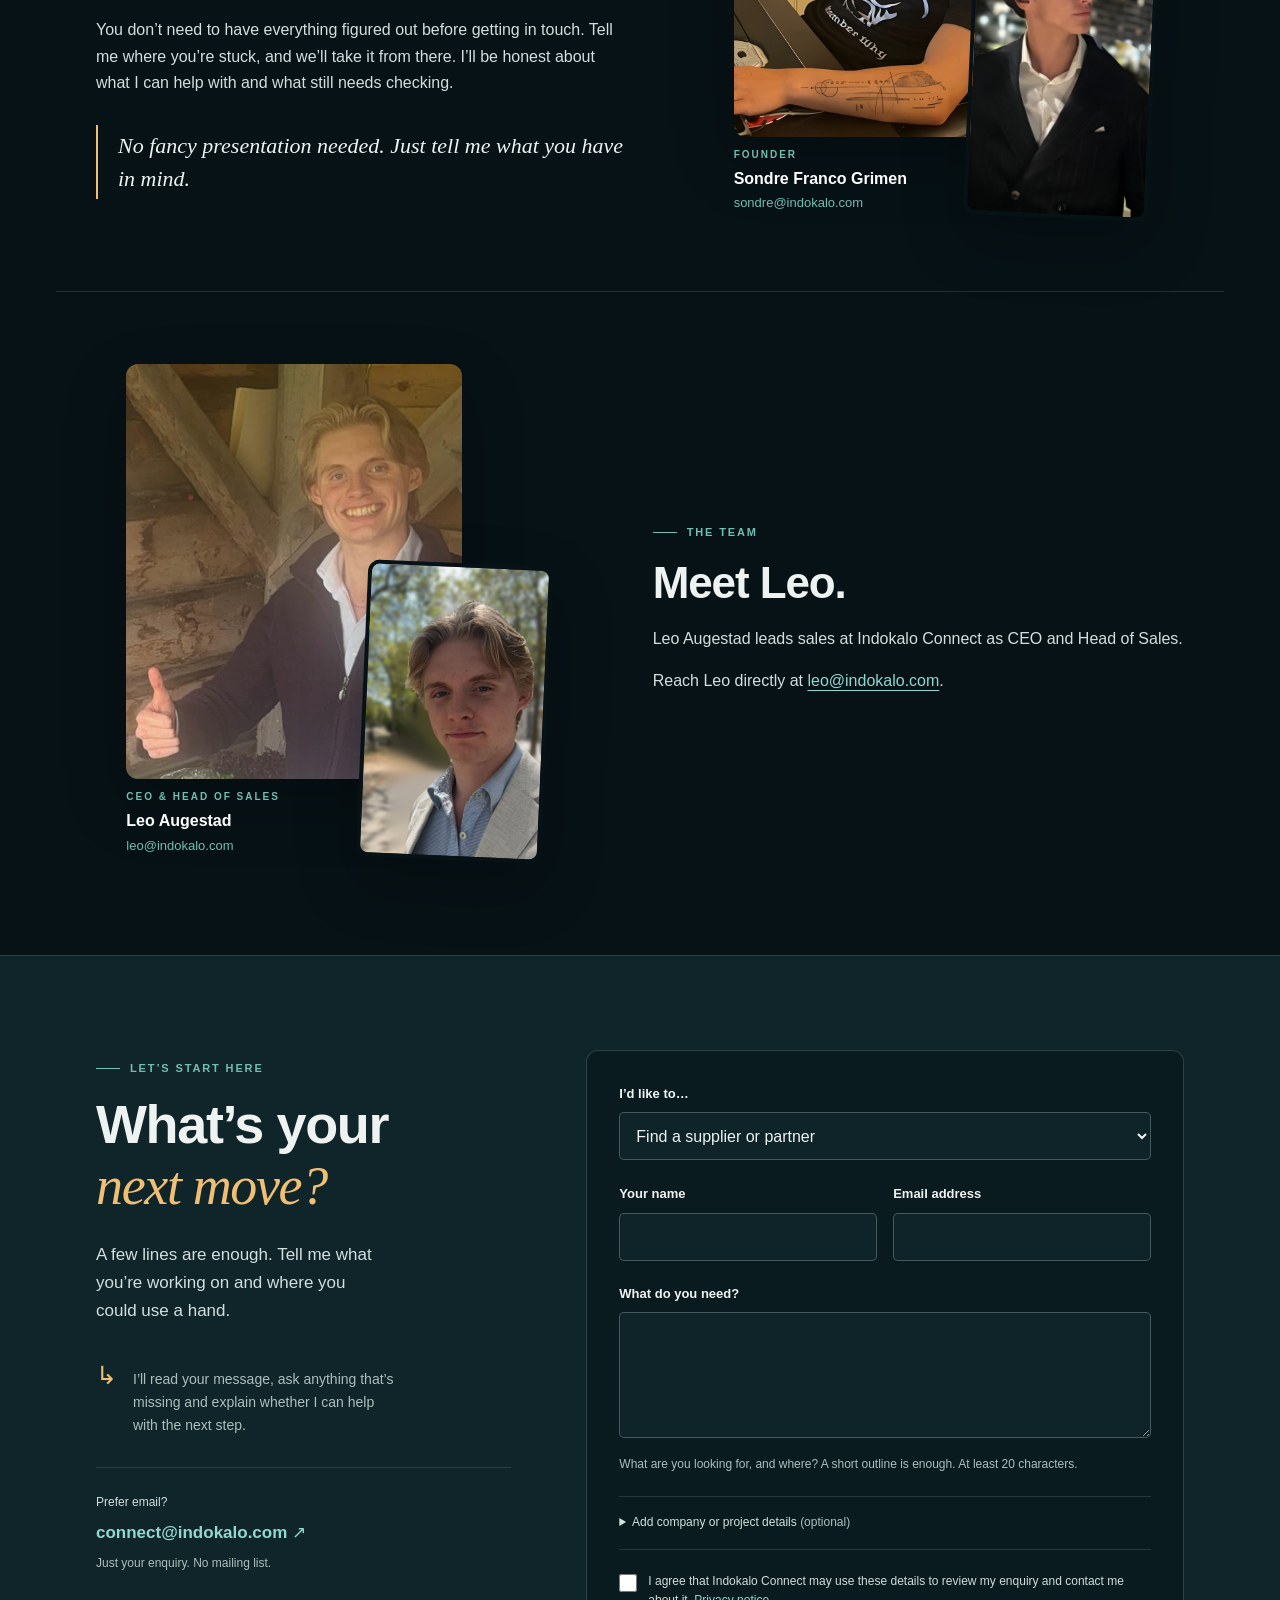
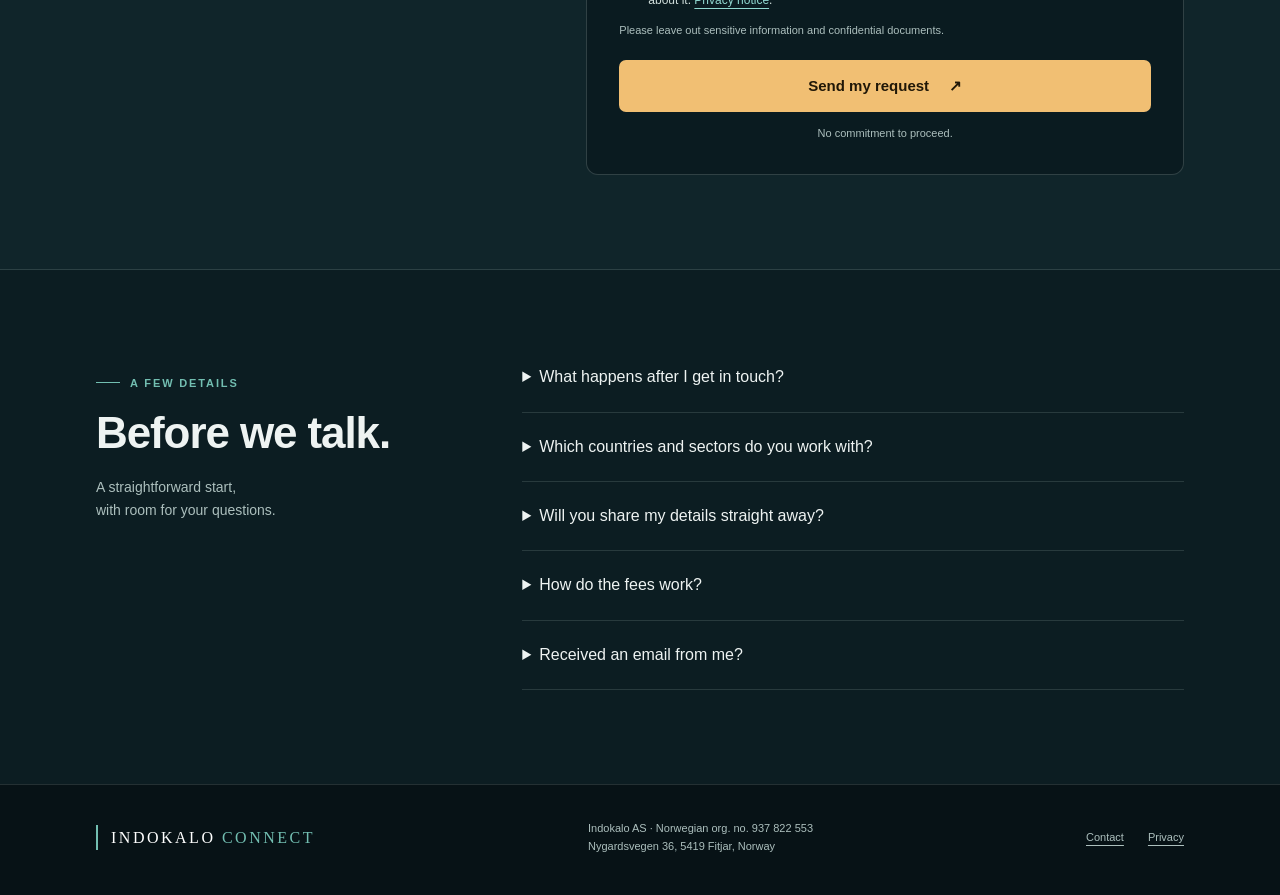
==== commit 5625d64c: "Show sondre@ and leo@indokalo.com under each name Co-Authored-By: Claude Opus 5.5 <noreply@anthropic" ====
--- a/index.html
+++ b/index.html
@@ -16,7 +16,7 @@
 <meta property="og:image:alt" content="A Norwegian harbour at blue hour">
 <meta name="twitter:card" content="summary_large_image">
 <link rel="preload" as="image" href="hero.jpg">
-<link rel="stylesheet" href="styles.css?v=20261022-team2">
+<link rel="stylesheet" href="styles.css?v=20261022-team3">
 <script src="contact.js?v=20261010-polish" defer></script>
 <script type="application/ld+json">{"@context":"https://schema.org","@type":"Organization","name":"Indokalo Connect","legalName":"Indokalo AS","url":"https://indokalo.com/","email":"connect@indokalo.com","identifier":"937822553","founder":{"@type":"Person","name":"Sondre Franco Grimen"},"address":{"@type":"PostalAddress","streetAddress":"Nygardsvegen 36","postalCode":"5419","addressLocality":"Fitjar","addressCountry":"NO"}}</script>
 </head>
@@ -61,9 +61,9 @@
 </div></section>
 <section id="connect" class="djup" aria-labelledby="hello-title"><div class="innhald velkomen">
   <div><div class="merke">The person behind the introduction</div><h2 id="hello-title">Hi, I’m Sondre.</h2><p>I’m based in Norway, and I’ve worked in both B2B sales and fish farming. I also hold a trade certificate in aquaculture.</p><p>Through Indokalo, I help businesses find potential suppliers and project partners across industries and borders. It starts with a straightforward conversation: what are you trying to get done, and what’s missing?</p><p>You don’t need to have everything figured out before getting in touch. Tell me where you’re stuck, and we’ll take it from there. I’ll be honest about what I can help with and what still needs checking.</p><p class="sitat">No fancy presentation needed. Just tell me what you have in mind.</p></div>
-  <div class="collage"><figure class="foto stor"><img src="sondre-pult.jpg" alt="Sondre Franco Grimen smiling at his desk" width="960" height="1186" loading="lazy"></figure><figure class="foto liten"><img src="sondre-franco-grimen-3.jpg" alt="Sondre Franco Grimen in a dark pinstripe suit" width="768" height="1236" loading="lazy"></figure><div class="namneskilt"><span class="tittel">Founder</span>Sondre Franco Grimen</div></div>
+  <div class="collage"><figure class="foto stor"><img src="sondre-pult.jpg" alt="Sondre Franco Grimen smiling at his desk" width="960" height="1186" loading="lazy"></figure><figure class="foto liten"><img src="sondre-franco-grimen-3.jpg" alt="Sondre Franco Grimen in a dark pinstripe suit" width="768" height="1236" loading="lazy"></figure><div class="namneskilt"><span class="tittel">Founder</span>Sondre Franco Grimen<a class="namne-epost" href="mailto:sondre@indokalo.com">sondre@indokalo.com</a></div></div>
 </div>
-<div class="innhald velkomen team"><div class="collage team-collage"><figure class="foto stor"><img src="leo-augestad-2.jpg" alt="Leo Augestad smiling and giving a thumbs up" width="524" height="896" loading="lazy"></figure><figure class="foto liten"><img src="leo-augestad.jpg" alt="Leo Augestad in a light grey jacket and blue shirt" width="768" height="1236" loading="lazy"></figure><div class="namneskilt"><span class="tittel">CEO &amp; Head of Sales</span>Leo Augestad</div></div><div><div class="merke">The team</div><h2 id="team-title">Meet Leo.</h2><p>Leo Augestad leads sales at Indokalo Connect as CEO and Head of Sales.</p></div></div>
+<div class="innhald velkomen team"><div class="collage team-collage"><figure class="foto stor"><img src="leo-augestad-2.jpg" alt="Leo Augestad smiling and giving a thumbs up" width="524" height="896" loading="lazy"></figure><figure class="foto liten"><img src="leo-augestad.jpg" alt="Leo Augestad in a light grey jacket and blue shirt" width="768" height="1236" loading="lazy"></figure><div class="namneskilt"><span class="tittel">CEO &amp; Head of Sales</span>Leo Augestad<a class="namne-epost" href="mailto:leo@indokalo.com">leo@indokalo.com</a></div></div><div><div class="merke">The team</div><h2 id="team-title">Meet Leo.</h2><p>Leo Augestad leads sales at Indokalo Connect as CEO and Head of Sales.</p><p>Reach Leo directly at <a href="mailto:leo@indokalo.com">leo@indokalo.com</a>.</p></div></div>
 </section>
 <section id="request" class="request-section" aria-labelledby="request-title"><div class="innhald request-layout">
   <div class="request-intro"><div class="merke">Let’s start here</div><h2 id="request-title">What’s your<br><em>next move?</em></h2><p>A few lines are enough. Tell me what you’re working on and where you could use a hand.</p><div class="reply-note"><span class="reply-mark" aria-hidden="true">↳</span><p>I’ll read your message, ask anything that’s missing and explain whether I can help with the next step.</p></div><div class="request-aside"><p class="small">Prefer email?</p><a href="mailto:connect@indokalo.com">connect@indokalo.com <span aria-hidden="true">↗</span></a><p class="small svak">Just your enquiry. No mailing list.</p></div></div>
--- a/styles.css
+++ b/styles.css
@@ -113,6 +113,8 @@
 .foto.liten { position: absolute; right: 0; bottom: 0; width: 44%; aspect-ratio: 768/1236; border: 4px solid var(--natt); transform: rotate(2.5deg); }
 .namneskilt { position: absolute; left: 0; bottom: 6px; font-size: 16px; font-weight: 600; color: #fff; max-width: 52%; line-height: 1.4; }
 .namneskilt .tittel { display: block; font-size: 10px; letter-spacing: .2em; text-transform: uppercase; color: var(--teal); margin-bottom: 6px; }
+.namne-epost { display: block; margin-top: 4px; font-size: 13px; font-weight: 400; color: var(--teal); text-decoration: none; }
+.namne-epost:hover { text-decoration: underline; }
 .team { margin-top: 72px; padding-top: 72px; border-top: 1px solid rgba(255,255,255,.12); grid-template-columns: .95fr 1.05fr; }
 .team-collage .foto.stor img { object-position: 50% 20%; }
 .request-section { background: #10252a; border-top: 1px solid var(--kant); border-bottom: 1px solid var(--kant); }
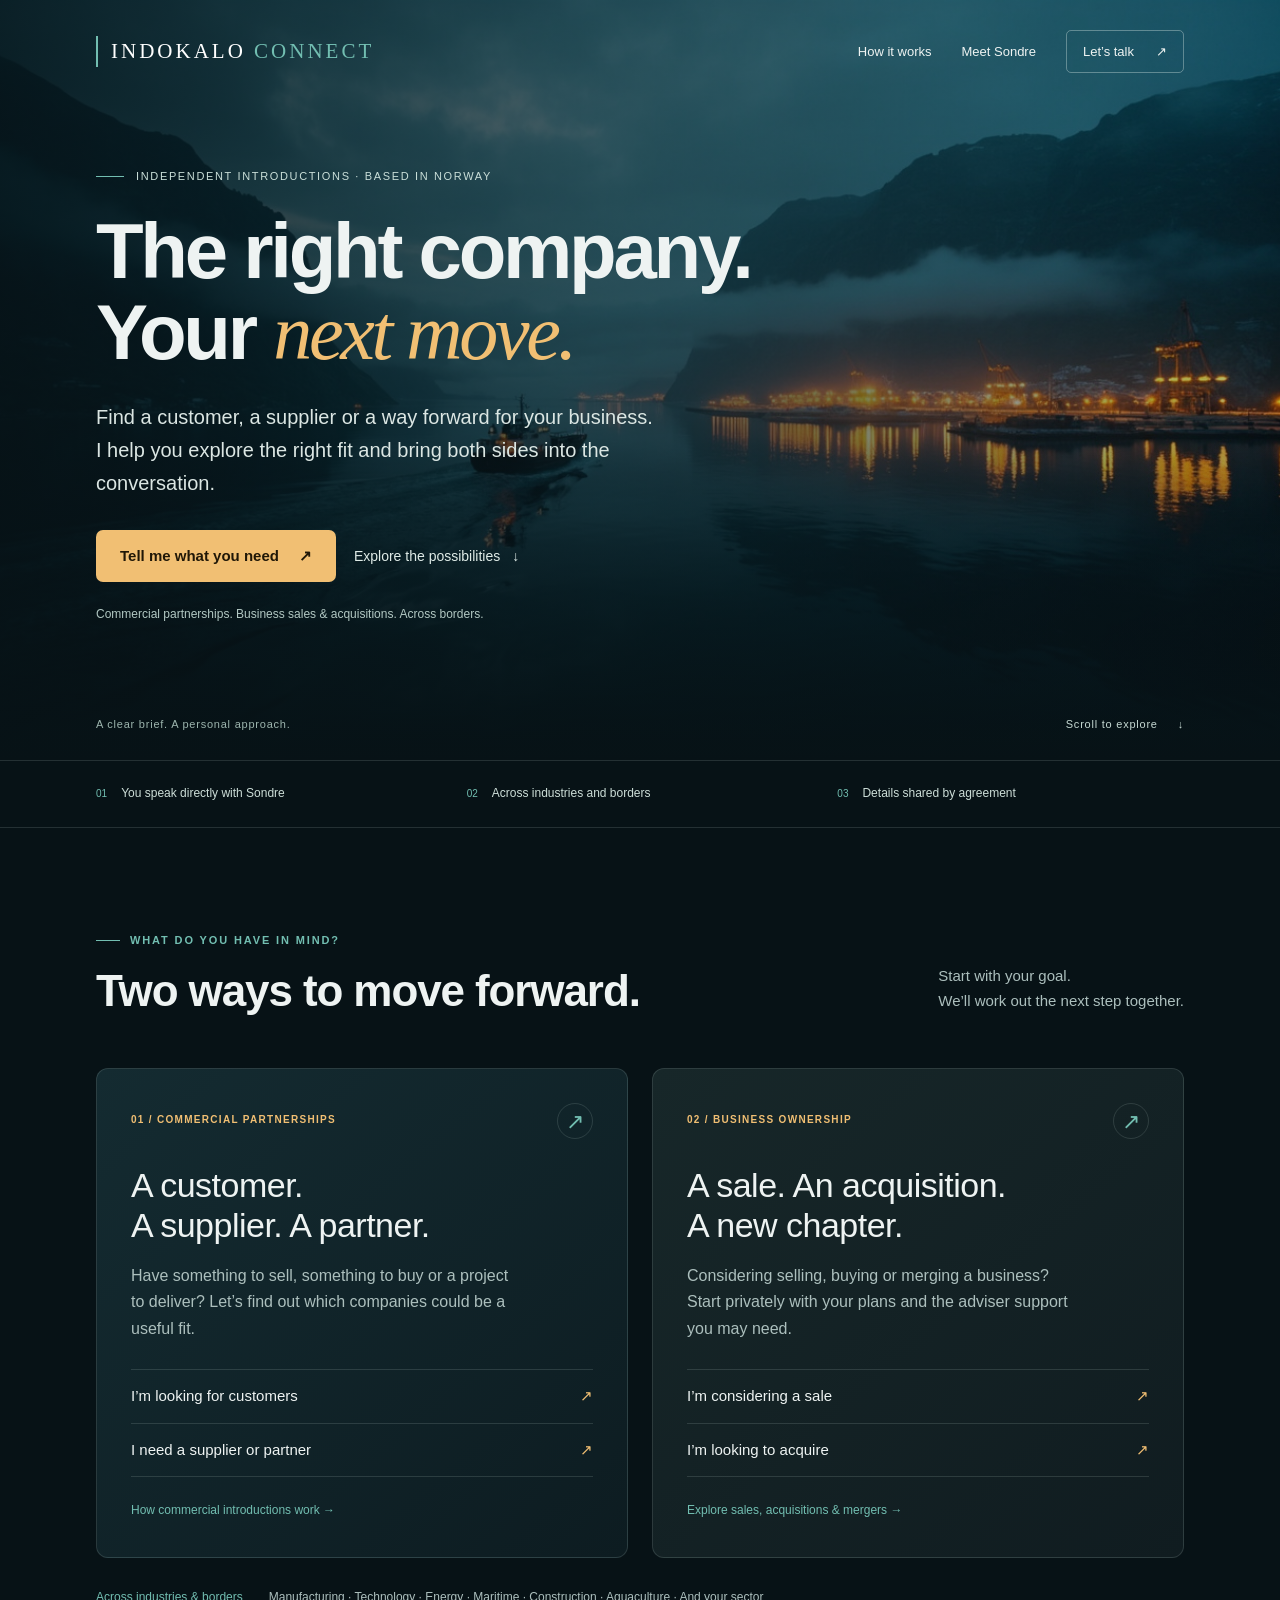
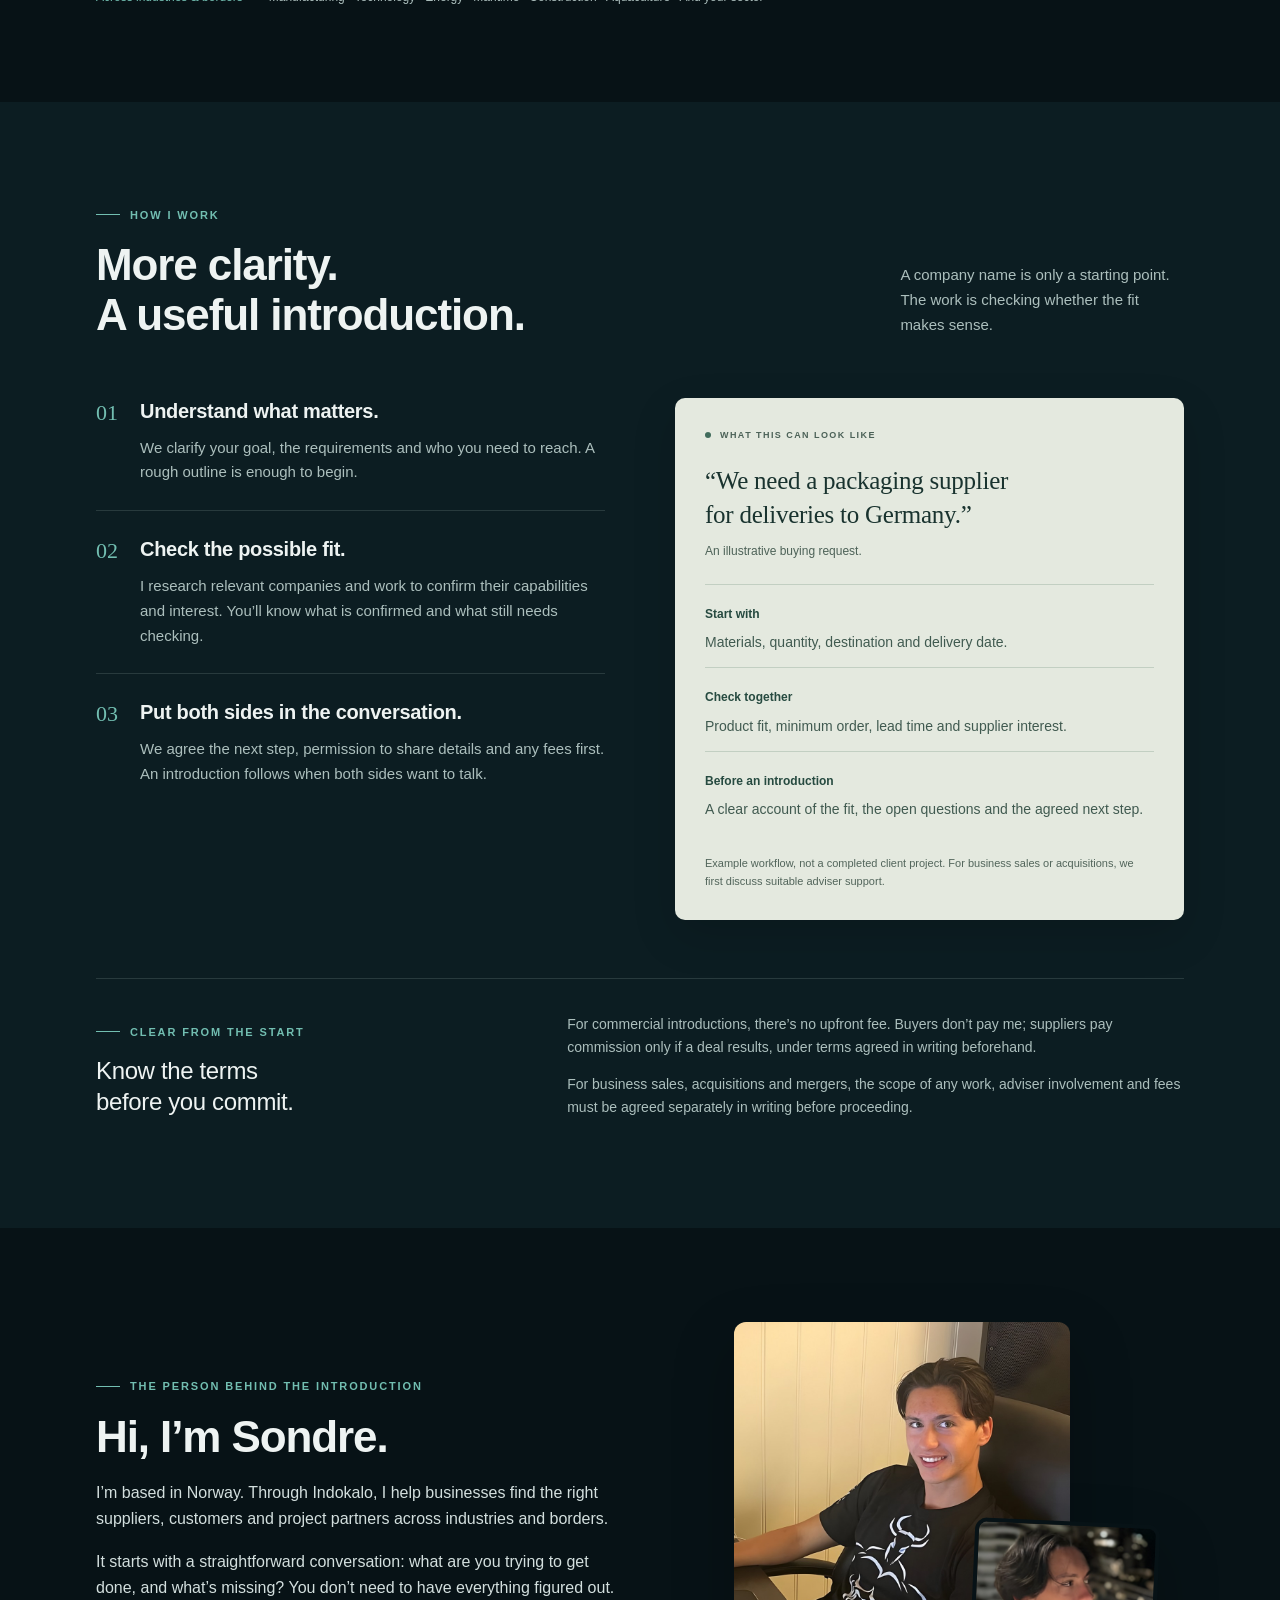
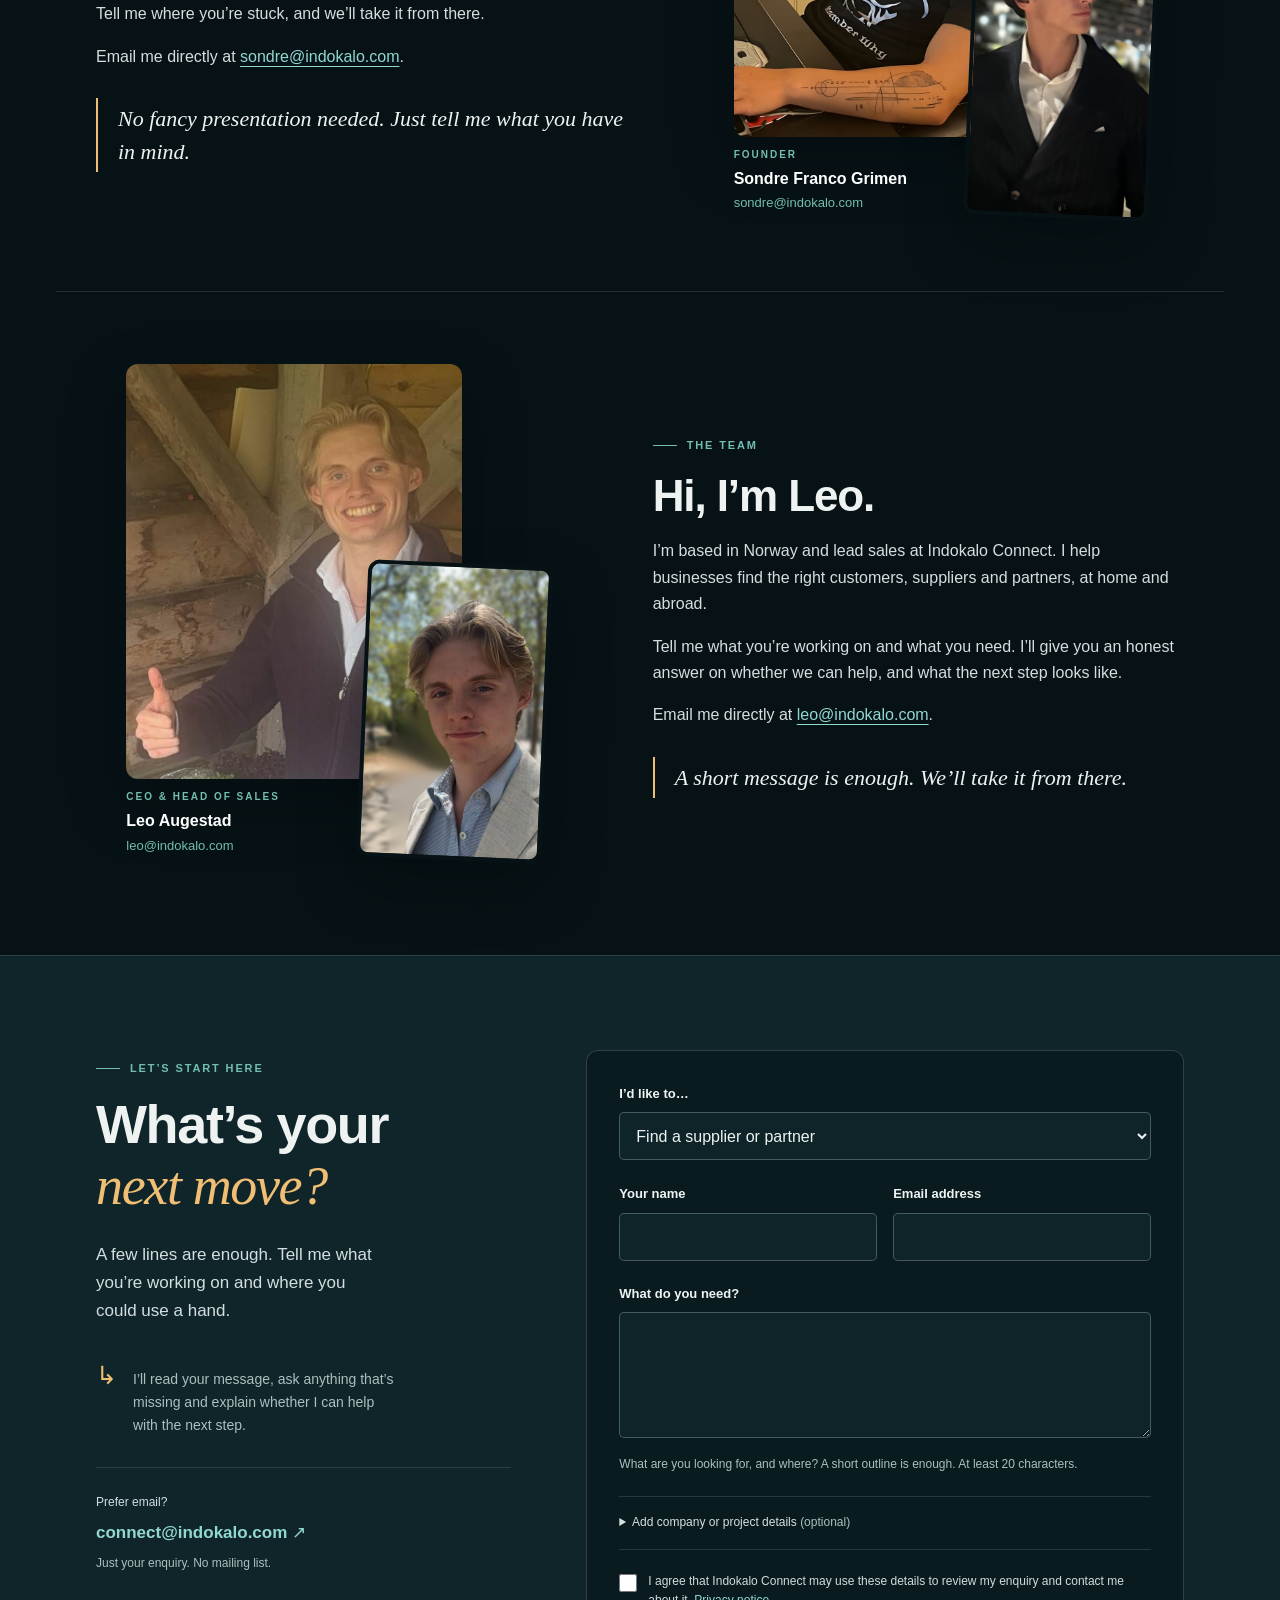
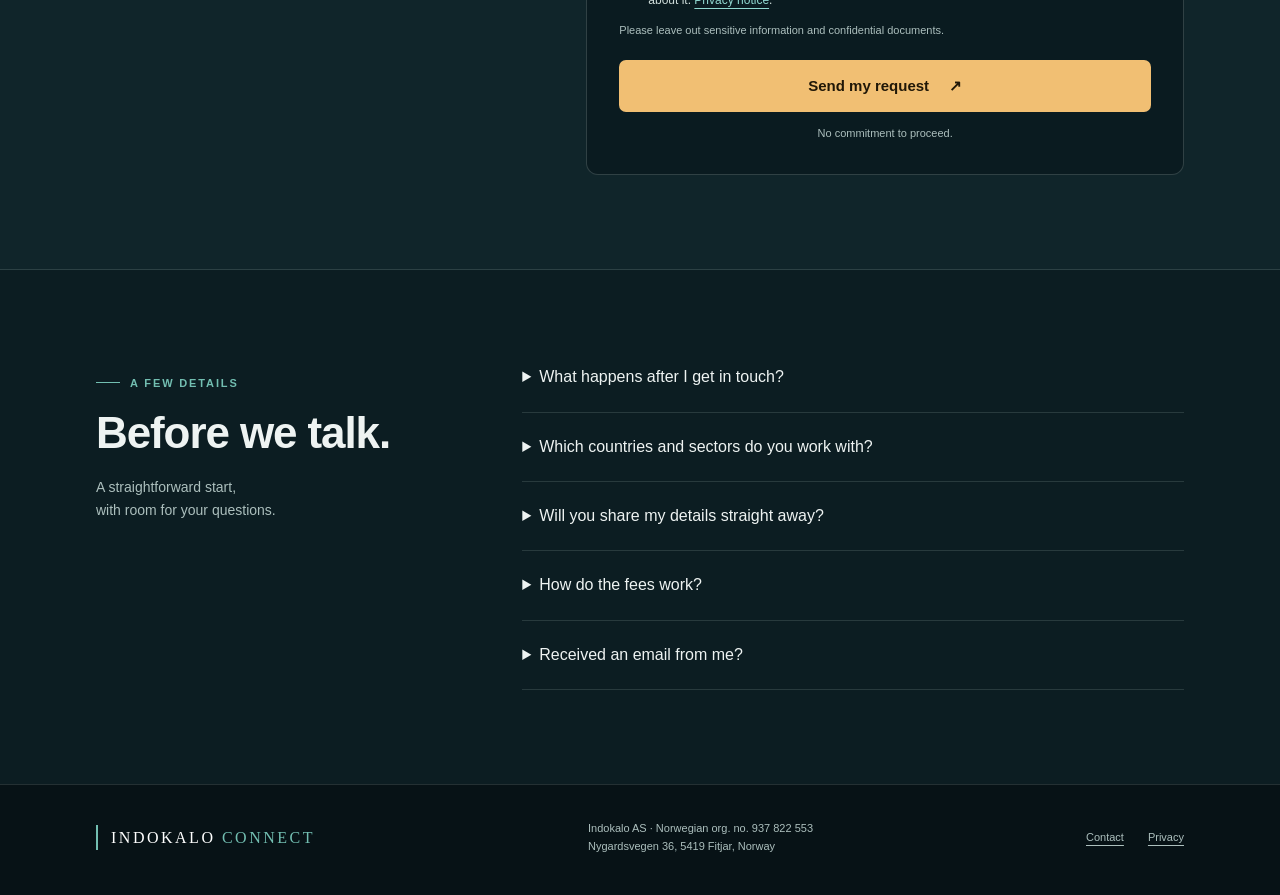
==== commit 73a739e5: "Shorter text for Sondre without background, matching text for Leo, both with their e-mail Co-Authore" ====
--- a/index.html
+++ b/index.html
@@ -16,7 +16,7 @@
 <meta property="og:image:alt" content="A Norwegian harbour at blue hour">
 <meta name="twitter:card" content="summary_large_image">
 <link rel="preload" as="image" href="hero.jpg">
-<link rel="stylesheet" href="styles.css?v=20261022-team3">
+<link rel="stylesheet" href="styles.css?v=20261022-team4">
 <script src="contact.js?v=20261010-polish" defer></script>
 <script type="application/ld+json">{"@context":"https://schema.org","@type":"Organization","name":"Indokalo Connect","legalName":"Indokalo AS","url":"https://indokalo.com/","email":"connect@indokalo.com","identifier":"937822553","founder":{"@type":"Person","name":"Sondre Franco Grimen"},"address":{"@type":"PostalAddress","streetAddress":"Nygardsvegen 36","postalCode":"5419","addressLocality":"Fitjar","addressCountry":"NO"}}</script>
 </head>
@@ -60,10 +60,10 @@
   <div class="terms-strip"><div><span class="merke">Clear from the start</span><h3>Know the terms before you commit.</h3></div><div><p>For commercial introductions, there’s no upfront fee. Buyers don’t pay me; suppliers pay commission only if a deal results, under terms agreed in writing beforehand.</p><p>For business sales, acquisitions and mergers, the scope of any work, adviser involvement and fees must be agreed separately in writing before proceeding.</p></div></div>
 </div></section>
 <section id="connect" class="djup" aria-labelledby="hello-title"><div class="innhald velkomen">
-  <div><div class="merke">The person behind the introduction</div><h2 id="hello-title">Hi, I’m Sondre.</h2><p>I’m based in Norway, and I’ve worked in both B2B sales and fish farming. I also hold a trade certificate in aquaculture.</p><p>Through Indokalo, I help businesses find potential suppliers and project partners across industries and borders. It starts with a straightforward conversation: what are you trying to get done, and what’s missing?</p><p>You don’t need to have everything figured out before getting in touch. Tell me where you’re stuck, and we’ll take it from there. I’ll be honest about what I can help with and what still needs checking.</p><p class="sitat">No fancy presentation needed. Just tell me what you have in mind.</p></div>
+  <div><div class="merke">The person behind the introduction</div><h2 id="hello-title">Hi, I’m Sondre.</h2><p>I’m based in Norway. Through Indokalo, I help businesses find the right suppliers, customers and project partners across industries and borders.</p><p>It starts with a straightforward conversation: what are you trying to get done, and what’s missing? You don’t need to have everything figured out. Tell me where you’re stuck, and we’ll take it from there.</p><p>Email me directly at <a href="mailto:sondre@indokalo.com">sondre@indokalo.com</a>.</p><p class="sitat">No fancy presentation needed. Just tell me what you have in mind.</p></div>
   <div class="collage"><figure class="foto stor"><img src="sondre-pult.jpg" alt="Sondre Franco Grimen smiling at his desk" width="960" height="1186" loading="lazy"></figure><figure class="foto liten"><img src="sondre-franco-grimen-3.jpg" alt="Sondre Franco Grimen in a dark pinstripe suit" width="768" height="1236" loading="lazy"></figure><div class="namneskilt"><span class="tittel">Founder</span>Sondre Franco Grimen<a class="namne-epost" href="mailto:sondre@indokalo.com">sondre@indokalo.com</a></div></div>
 </div>
-<div class="innhald velkomen team"><div class="collage team-collage"><figure class="foto stor"><img src="leo-augestad-2.jpg" alt="Leo Augestad smiling and giving a thumbs up" width="524" height="896" loading="lazy"></figure><figure class="foto liten"><img src="leo-augestad.jpg" alt="Leo Augestad in a light grey jacket and blue shirt" width="768" height="1236" loading="lazy"></figure><div class="namneskilt"><span class="tittel">CEO &amp; Head of Sales</span>Leo Augestad<a class="namne-epost" href="mailto:leo@indokalo.com">leo@indokalo.com</a></div></div><div><div class="merke">The team</div><h2 id="team-title">Meet Leo.</h2><p>Leo Augestad leads sales at Indokalo Connect as CEO and Head of Sales.</p><p>Reach Leo directly at <a href="mailto:leo@indokalo.com">leo@indokalo.com</a>.</p></div></div>
+<div class="innhald velkomen team"><div class="collage team-collage"><figure class="foto stor"><img src="leo-augestad-2.jpg" alt="Leo Augestad smiling and giving a thumbs up" width="524" height="896" loading="lazy"></figure><figure class="foto liten"><img src="leo-augestad.jpg" alt="Leo Augestad in a light grey jacket and blue shirt" width="768" height="1236" loading="lazy"></figure><div class="namneskilt"><span class="tittel">CEO &amp; Head of Sales</span>Leo Augestad<a class="namne-epost" href="mailto:leo@indokalo.com">leo@indokalo.com</a></div></div><div><div class="merke">The team</div><h2 id="team-title">Hi, I’m Leo.</h2><p>I’m based in Norway and lead sales at Indokalo Connect. I help businesses find the right customers, suppliers and partners, at home and abroad.</p><p>Tell me what you’re working on and what you need. I’ll give you an honest answer on whether we can help, and what the next step looks like.</p><p>Email me directly at <a href="mailto:leo@indokalo.com">leo@indokalo.com</a>.</p><p class="sitat">A short message is enough. We’ll take it from there.</p></div></div>
 </section>
 <section id="request" class="request-section" aria-labelledby="request-title"><div class="innhald request-layout">
   <div class="request-intro"><div class="merke">Let’s start here</div><h2 id="request-title">What’s your<br><em>next move?</em></h2><p>A few lines are enough. Tell me what you’re working on and where you could use a hand.</p><div class="reply-note"><span class="reply-mark" aria-hidden="true">↳</span><p>I’ll read your message, ask anything that’s missing and explain whether I can help with the next step.</p></div><div class="request-aside"><p class="small">Prefer email?</p><a href="mailto:connect@indokalo.com">connect@indokalo.com <span aria-hidden="true">↗</span></a><p class="small svak">Just your enquiry. No mailing list.</p></div></div>
